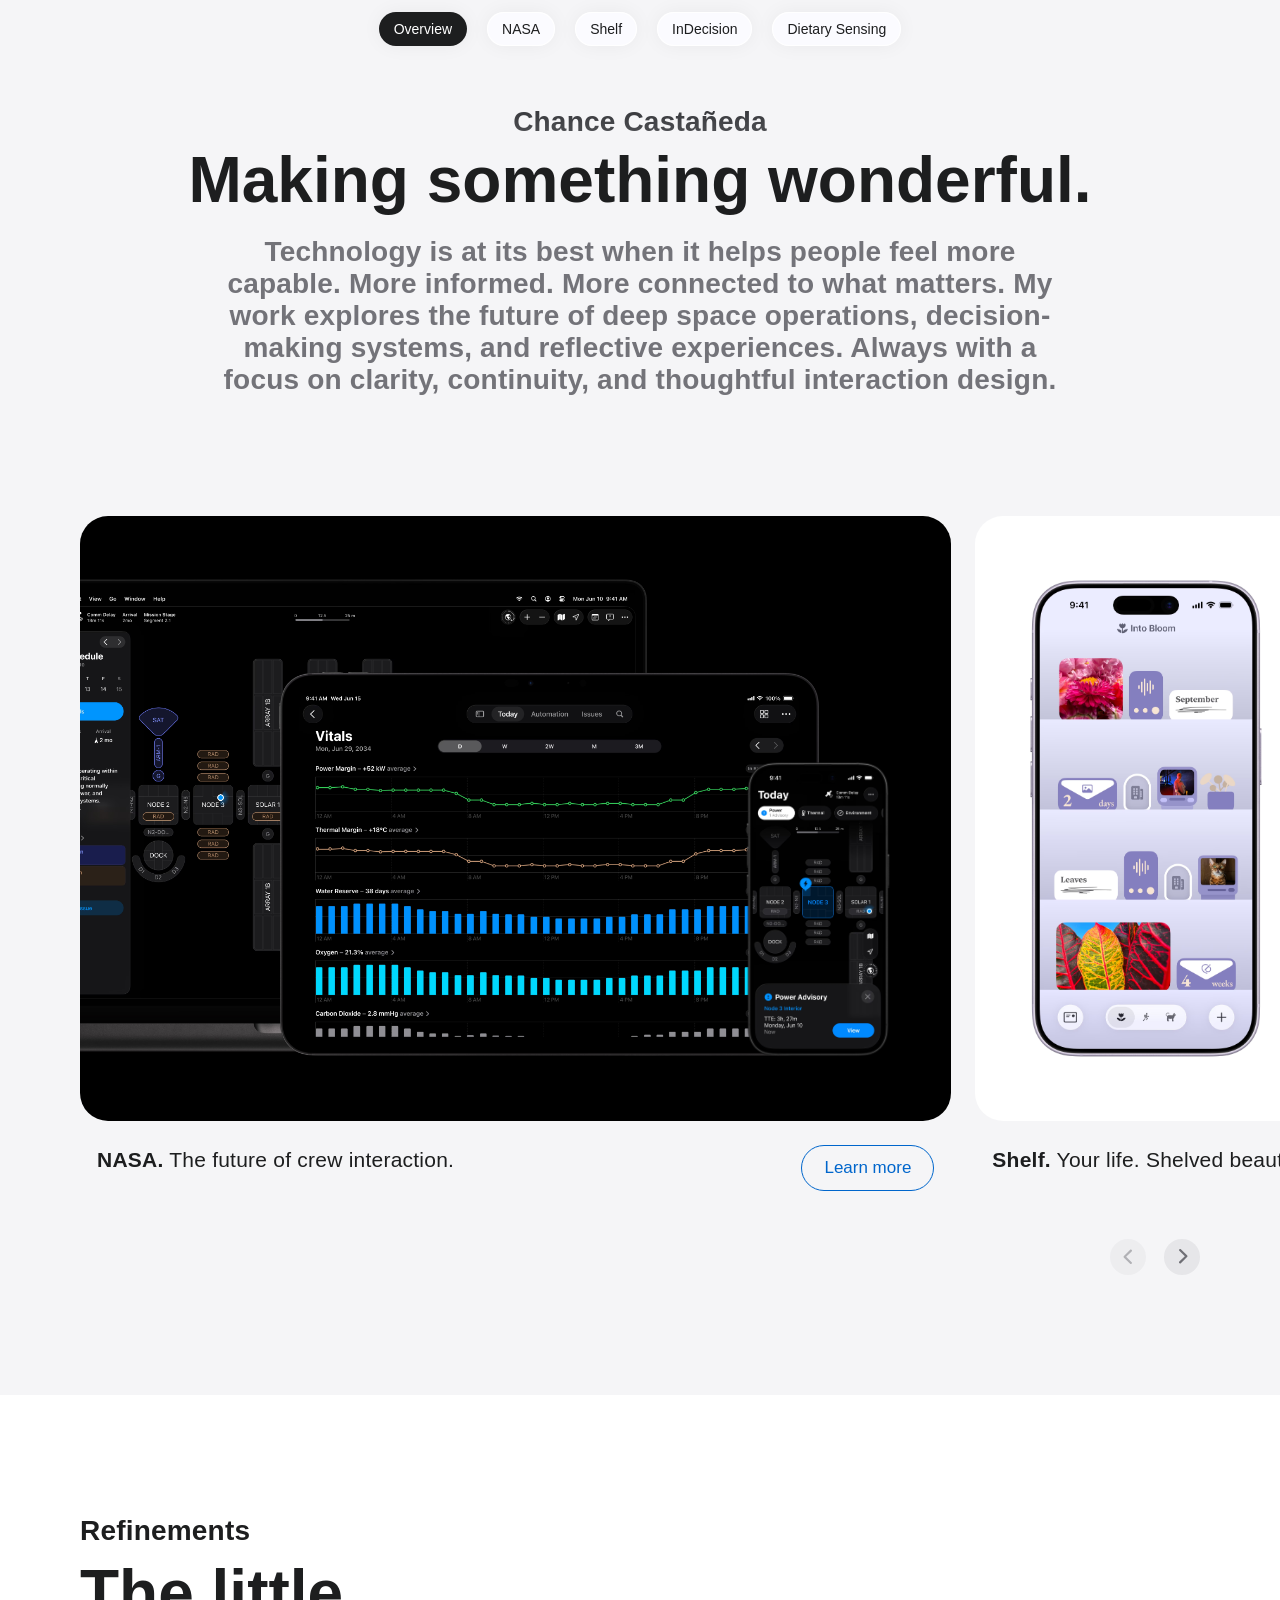
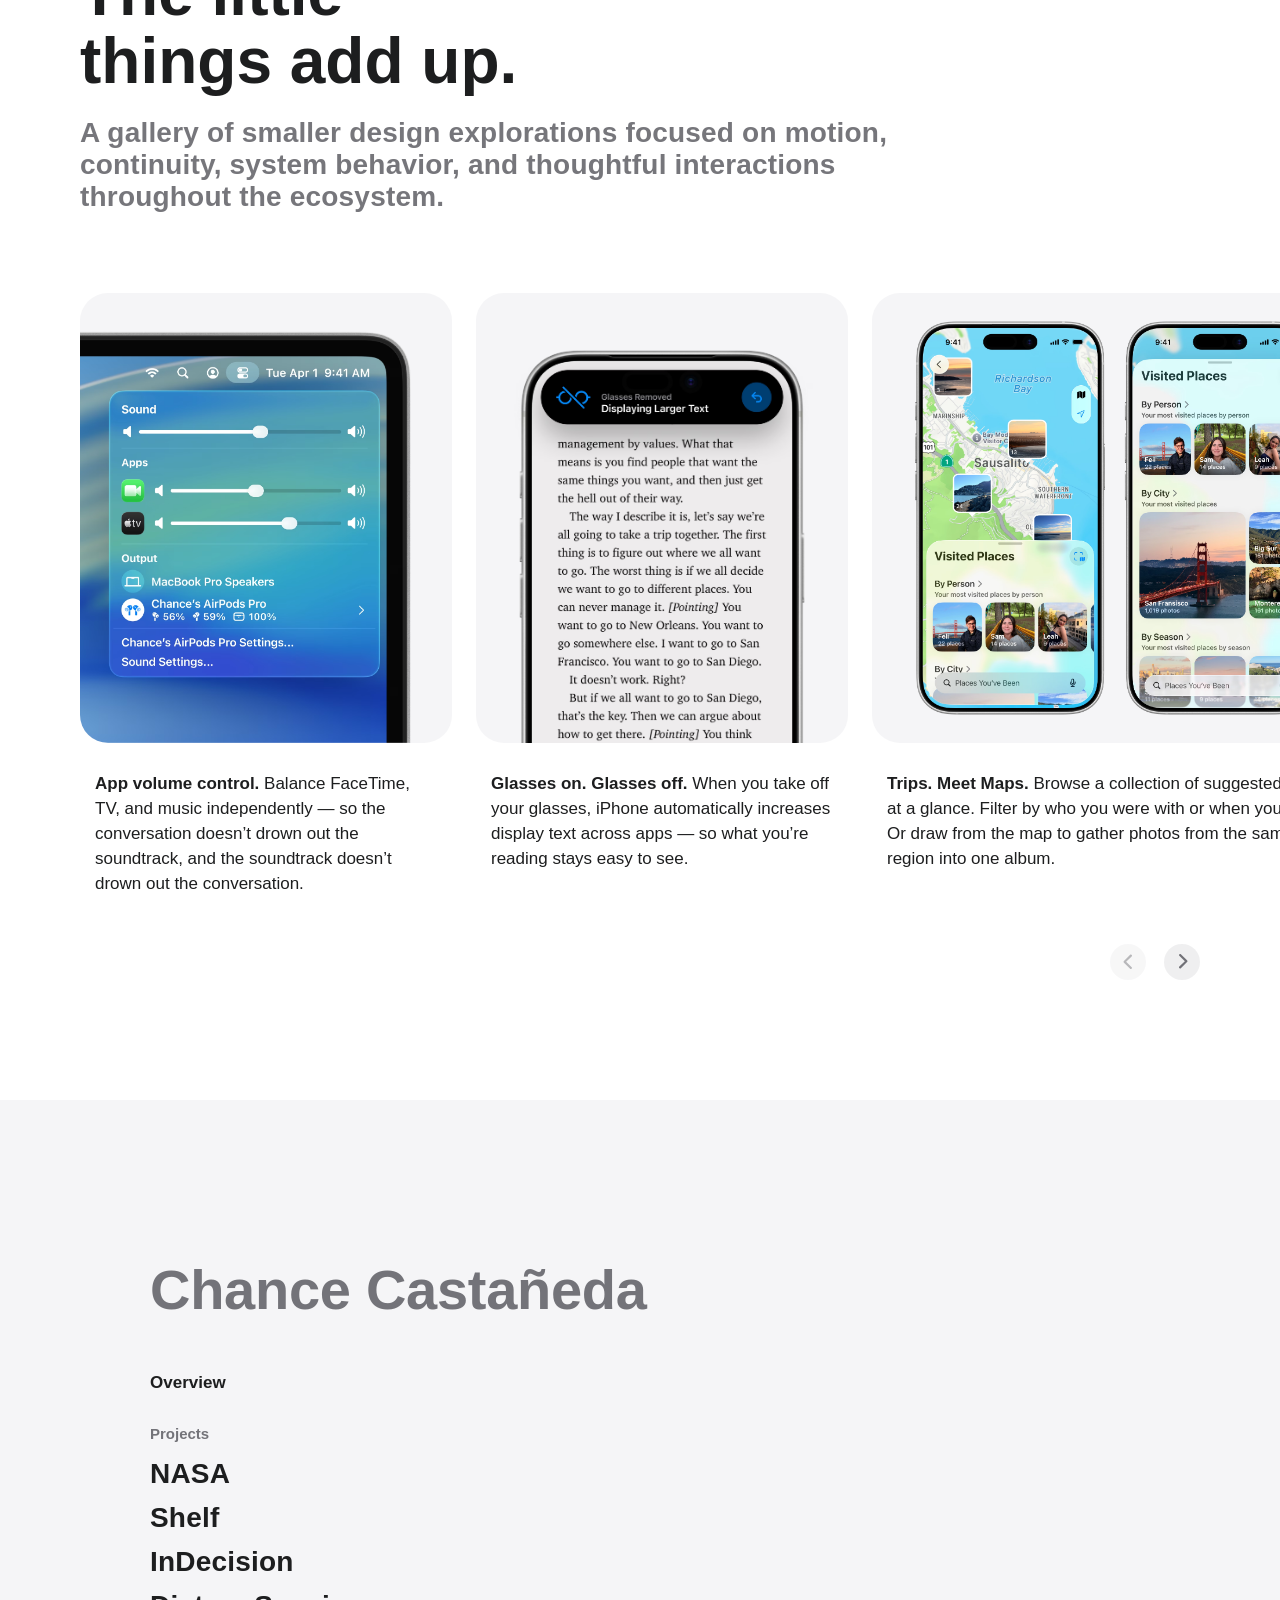
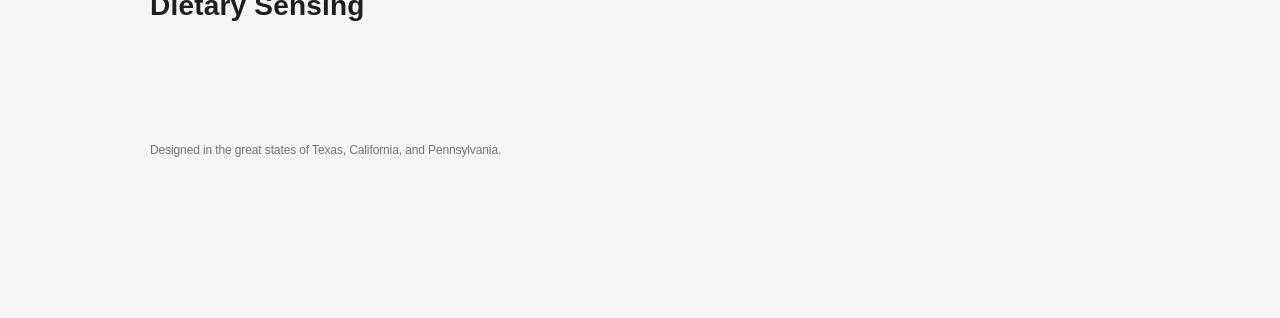
==== index.html @ 34804871 "ordering" ====
<!DOCTYPE html>
<html lang="en">
<head>
  <meta charset="UTF-8">
  <meta name="viewport" content="width=device-width, initial-scale=1.0">
  <title>Chance Castañeda</title>
  <link rel="icon" type="image/svg+xml" href="assets/images/Overview/icon.svg">

  <link rel="stylesheet" href="style.css">
</head>
<body class="theme-light">
  <main>
    <section class="section first-section overview">
      <nav class="nav" aria-label="Primary">
        <a class="nav-link is-selected" href="index.html" aria-current="page">Overview</a>
        <a class="nav-link" href="nasa.html">NASA</a>
        <a class="nav-link" href="shelf.html">Shelf</a>
        <a class="nav-link" href="indecision.html">InDecision</a>
        <a class="nav-link" href="dietary-sensing.html">Dietary Sensing</a>
      </nav>

      <div class="view text-view text-center">
        <h3 class="eyebrow eyebrow-overview">Chance Castañeda</h3>
        <h1 class="headline">Making something wonderful.</h1>
        <p class="body-copy">Technology is at its best when it helps people feel more capable. More informed. More connected to what matters. My work explores the future of deep space operations, decision-making systems, and reflective experiences. Always with a focus on clarity, continuity, and thoughtful interaction design.</p>
      </div>

      <div class="gallery overview-gallery" id="overview-gallery" aria-label="Featured work gallery">
        <div class="scroll-container" tabindex="-1">
          <ul class="item-container" role="list">
            <li class="gallery-item" role="listitem">
              <a class="gallery-card gallery-card-nasa" href="nasa.html" aria-label="NASA">
                <span class="gallery-card-nasa-stack" aria-hidden="true">
                  <img class="gallery-card-nasa-image gallery-card-nasa-image-1" src="assets/images/Overview/nasa-1.avif" alt="">
                  <img class="gallery-card-nasa-image gallery-card-nasa-image-2" src="assets/images/Overview/nasa-2.avif" alt="">
                  <img class="gallery-card-nasa-image gallery-card-nasa-image-3" src="assets/images/Overview/nasa-3.avif" alt="">
                </span>
              </a>
              <div class="gallery-meta">
                <p class="gallery-caption"><span>NASA.</span> The future of crew interaction.</p>
                <a class="gallery-link" href="nasa.html">Learn more</a>
              </div>
            </li>
            <li class="gallery-item" role="listitem">
              <a class="gallery-card gallery-card-shelf" href="shelf.html" aria-label="Shelf">
                <span class="gallery-card-shelf-stack" aria-hidden="true">
                  <img class="gallery-card-shelf-image" src="assets/images/Overview/shelf-1.avif" alt="">
                  <img class="gallery-card-shelf-image" src="assets/images/Overview/shelf-2.avif" alt="">
                  <img class="gallery-card-shelf-image" src="assets/images/Overview/shelf-3.avif" alt="">
                </span>
              </a>
              <div class="gallery-meta">
                <p class="gallery-caption"><span>Shelf.</span> Your life. Shelved beautifully.</p>
                <a class="gallery-link" href="shelf.html">Learn more</a>
              </div>
            </li>
            <li class="gallery-item" role="listitem">
              <a class="gallery-card gallery-card-indecision" href="indecision.html" aria-label="InDecision">
                <span class="gallery-card-indecision-stack" aria-hidden="true">
                  <img class="gallery-card-indecision-image gallery-card-indecision-image-1" src="assets/images/Overview/decision-1.avif" alt="">
                  <img class="gallery-card-indecision-image gallery-card-indecision-image-2" src="assets/images/Overview/decision-2.avif" alt="">
                  <img class="gallery-card-indecision-image gallery-card-indecision-image-3" src="assets/images/Overview/decision-3.avif" alt="">
                </span>
              </a>
              <div class="gallery-meta">
                <p class="gallery-caption"><span>InDecision.</span> Life deserves your best thinking.</p>
                <a class="gallery-link" href="indecision.html">Learn more</a>
              </div>
            </li>
            <li class="gallery-item" role="listitem">
              <a class="gallery-card gallery-card-dietary" href="dietary-sensing.html" aria-label="Dietary Sensing">
                <span class="gallery-card-dietary-stack" aria-hidden="true">
                  <img class="gallery-card-dietary-image" src="assets/images/Overview/sense-3.avif" alt="">
                  <img class="gallery-card-dietary-image" src="assets/images/Overview/sense-4.avif" alt="">
                  <img class="gallery-card-dietary-image" src="assets/images/Overview/sense-5.avif" alt="">
                </span>
              </a>
              <div class="gallery-meta">
                <p class="gallery-caption"><span>Dietary Sensing.</span> Log meals as they happen.</p>
                <a class="gallery-link" href="dietary-sensing.html">Learn more</a>
              </div>
            </li>
          </ul>
        </div>

        <div class="gallery-controls" aria-label="Gallery controls">
          <button class="gallery-button gallery-button-previous" type="button" aria-label="Previous gallery item" disabled>
            <svg width="9" height="15" viewBox="0 0 9 15" fill="none" xmlns="http://www.w3.org/2000/svg" aria-hidden="true">
              <path d="M8.4353 7.23486C8.4353 7.396 8.40308 7.54907 8.33862 7.69409C8.27954 7.83374 8.18286 7.96802 8.04858 8.09692L1.85303 14.1636C1.64355 14.3677 1.38843 14.4697 1.08765 14.4697C0.894287 14.4697 0.714355 14.4214 0.547852 14.3247C0.381348 14.228 0.24707 14.0991 0.14502 13.938C0.0483398 13.7769 0 13.5942 0 13.3901C0 13.0947 0.112793 12.8315 0.338379 12.6006L5.85718 7.23486L0.338379 1.86914C0.112793 1.64355 0 1.38037 0 1.07959C0 0.880859 0.0483398 0.700928 0.14502 0.539795C0.24707 0.373291 0.381348 0.241699 0.547852 0.14502C0.714355 0.0483398 0.894287 0 1.08765 0C1.38843 0 1.64355 0.102051 1.85303 0.306152L8.04858 6.3728C8.17749 6.50171 8.27417 6.63599 8.33862 6.77563C8.40308 6.91528 8.4353 7.06836 8.4353 7.23486Z" fill="currentColor"/>
            </svg>
          </button>
          <button class="gallery-button gallery-button-next" type="button" aria-label="Next gallery item">
            <svg width="9" height="15" viewBox="0 0 9 15" fill="none" xmlns="http://www.w3.org/2000/svg" aria-hidden="true">
              <path d="M8.4353 7.23486C8.4353 7.396 8.40308 7.54907 8.33862 7.69409C8.27954 7.83374 8.18286 7.96802 8.04858 8.09692L1.85303 14.1636C1.64355 14.3677 1.38843 14.4697 1.08765 14.4697C0.894287 14.4697 0.714355 14.4214 0.547852 14.3247C0.381348 14.228 0.24707 14.0991 0.14502 13.938C0.0483398 13.7769 0 13.5942 0 13.3901C0 13.0947 0.112793 12.8315 0.338379 12.6006L5.85718 7.23486L0.338379 1.86914C0.112793 1.64355 0 1.38037 0 1.07959C0 0.880859 0.0483398 0.700928 0.14502 0.539795C0.24707 0.373291 0.381348 0.241699 0.547852 0.14502C0.714355 0.0483398 0.894287 0 1.08765 0C1.38843 0 1.64355 0.102051 1.85303 0.306152L8.04858 6.3728C8.17749 6.50171 8.27417 6.63599 8.33862 6.77563C8.40308 6.91528 8.4353 7.06836 8.4353 7.23486Z" fill="currentColor"/>
            </svg>
          </button>
        </div>
      </div>
    </section>

    <section class="section refinements-section">
      <div class="view text-view refinements-copy">
        <h3 class="eyebrow">Refinements</h3>
        <h2 class="headline">The little things add up.</h2>
        <p class="body-copy">A gallery of smaller design explorations focused on motion, continuity, system behavior, and thoughtful interactions throughout the ecosystem.</p>
      </div>

      <div class="gallery poster-gallery refinements-gallery" aria-label="Refinements gallery">
        <div class="scroll-container" tabindex="-1">
          <ul class="item-container" role="list">
            <li class="gallery-item poster-item poster-item-small" role="listitem">
              <div class="poster-card refinements-card-side-1" aria-hidden="true"></div>
              <p class="poster-caption"><span>App volume control.</span> Balance FaceTime, TV, and music independently — so the conversation doesn’t drown out the soundtrack, and the soundtrack doesn’t drown out the conversation.</p>
            </li>
            <li class="gallery-item poster-item poster-item-small" role="listitem">
              <div class="poster-card refinements-card-side-2" aria-hidden="true"></div>
              <p class="poster-caption"><span>Glasses on. Glasses off.</span> When you take off your glasses, iPhone automatically increases display text across apps — so what you’re reading stays easy to see.</p>
            </li>
            <li class="gallery-item poster-item poster-item-medium" role="listitem">
              <div class="poster-card refinements-card-side-3" aria-hidden="true"></div>
              <p class="poster-caption"><span>Trips. Meet Maps.</span> Browse a collection of suggested trips at a glance. Filter by who you were with or when you went. Or draw from the map to gather photos from the same region into one album.</p>
            </li>
            <li class="gallery-item poster-item poster-item-medium" role="listitem">
              <div class="poster-card refinements-card-side-5" aria-hidden="true"></div>
              <p class="poster-caption"><span>Sift through mail.</span> Spread your inbox out and sort with your eyes, just like you would at home. Scan, sort, and clear messages in groups instead of one at a time.</p>
            </li>
            <li class="gallery-item poster-item poster-item-medium" role="listitem">
              <div class="poster-card refinements-card-side-4" aria-hidden="true"></div>
              <p class="poster-caption"><span>Stay locked on your goal.</span> Keep the goals you’re working toward — like distance, pace, or calories — front and center.</p>
            </li>
          </ul>
        </div>

        <div class="gallery-controls" aria-label="Refinements gallery controls">
          <button class="gallery-button gallery-button-previous" type="button" aria-label="Previous refinements item" disabled>
            <svg width="9" height="15" viewBox="0 0 9 15" fill="none" xmlns="http://www.w3.org/2000/svg" aria-hidden="true">
              <path d="M8.4353 7.23486C8.4353 7.396 8.40308 7.54907 8.33862 7.69409C8.27954 7.83374 8.18286 7.96802 8.04858 8.09692L1.85303 14.1636C1.64355 14.3677 1.38843 14.4697 1.08765 14.4697C0.894287 14.4697 0.714355 14.4214 0.547852 14.3247C0.381348 14.228 0.24707 14.0991 0.14502 13.938C0.0483398 13.7769 0 13.5942 0 13.3901C0 13.0947 0.112793 12.8315 0.338379 12.6006L5.85718 7.23486L0.338379 1.86914C0.112793 1.64355 0 1.38037 0 1.07959C0 0.880859 0.0483398 0.700928 0.14502 0.539795C0.24707 0.373291 0.381348 0.241699 0.547852 0.14502C0.714355 0.0483398 0.894287 0 1.08765 0C1.38843 0 1.64355 0.102051 1.85303 0.306152L8.04858 6.3728C8.17749 6.50171 8.27417 6.63599 8.33862 6.77563C8.40308 6.91528 8.4353 7.06836 8.4353 7.23486Z" fill="currentColor"/>
            </svg>
          </button>
          <button class="gallery-button gallery-button-next" type="button" aria-label="Next refinements item">
            <svg width="9" height="15" viewBox="0 0 9 15" fill="none" xmlns="http://www.w3.org/2000/svg" aria-hidden="true">
              <path d="M8.4353 7.23486C8.4353 7.396 8.40308 7.54907 8.33862 7.69409C8.27954 7.83374 8.18286 7.96802 8.04858 8.09692L1.85303 14.1636C1.64355 14.3677 1.38843 14.4697 1.08765 14.4697C0.894287 14.4697 0.714355 14.4214 0.547852 14.3247C0.381348 14.228 0.24707 14.0991 0.14502 13.938C0.0483398 13.7769 0 13.5942 0 13.3901C0 13.0947 0.112793 12.8315 0.338379 12.6006L5.85718 7.23486L0.338379 1.86914C0.112793 1.64355 0 1.38037 0 1.07959C0 0.880859 0.0483398 0.700928 0.14502 0.539795C0.24707 0.373291 0.381348 0.241699 0.547852 0.14502C0.714355 0.0483398 0.894287 0 1.08765 0C1.38843 0 1.64355 0.102051 1.85303 0.306152L8.04858 6.3728C8.17749 6.50171 8.27417 6.63599 8.33862 6.77563C8.40308 6.91528 8.4353 7.06836 8.4353 7.23486Z" fill="currentColor"/>
            </svg>
          </button>
        </div>
      </div>
    </section>

    <footer class="section footer-section">
      <div class="footer-view">
        <a class="footer-name" href="index.html">Chance Castañeda</a>
        <div class="footer-links-group">
          <a class="footer-overview-link" href="index.html">Overview</a>
          <div class="footer-projects-group">
            <p class="footer-projects-label">Projects</p>
            <div class="footer-project-links">
              <a class="footer-project-link" href="nasa.html">NASA</a>
              <a class="footer-project-link" href="shelf.html">Shelf</a>
              <a class="footer-project-link" href="indecision.html">InDecision</a>
              <a class="footer-project-link" href="dietary-sensing.html">Dietary Sensing</a>
            </div>
          </div>
        </div>
      </div>
      <div class="footer-footnote">
        <p class="footer-footnote-text">Designed in the great states of Texas, California, and Pennsylvania.</p>
      </div>
    </footer>
  </main>

  <script src="script.js"></script>
</body>
</html>
---- style.css ----
/* ── Design Tokens ───────────────────────────────────────── */

:root {
  --font-family-system: -apple-system, BlinkMacSystemFont, "SF Pro Text", "SF Pro Display", "Helvetica Neue", Helvetica, Arial, sans-serif;

  --background-primary: #ffffff;
  --background-secondary: #f5f5f7;

  --label-primary: #1d1e1f;
  --label-secondary: rgba(60, 60, 67, 0.7);
  --label-tertiary: rgba(60, 60, 67, 0.3);

  --accent-link: #0066cc;

  --gallery-frame-width: min(1260px, 87.5vw);
  --gallery-frame-gutter: calc((100vw - var(--gallery-frame-width)) / 2);
}

.theme-light {
  --background-primary: #ffffff;
  --background-secondary: #f5f5f7;

  --label-primary: #1d1e1f;
  --label-secondary: rgba(60, 60, 67, 0.7);
  --label-tertiary: rgba(60, 60, 67, 0.3);

  --accent-link: #0066cc;
}

.theme-dark {
  --background-primary: #000000;
  --background-secondary: #1d1e1f;

  --label-primary: #ffffff;
  --label-secondary: rgba(235, 235, 245, 0.7);
  --label-tertiary: rgba(235, 235, 245, 0.3);

  --accent-link: #2997ff;
}


/* ── Reset ───────────────────────────────────────────────── */

* {
  box-sizing: border-box;
}

html {
  margin: 0;
  padding: 0;
  background: var(--background-secondary);
  color: var(--label-primary);
  font-family: var(--font-family-system);
  -webkit-font-smoothing: antialiased;
  text-rendering: optimizeLegibility;
  color-scheme: light;
}

body {
  width: 100vw;
  min-height: 100vh;
  margin: 0;
  padding: 0;
  overflow-x: clip;
  background: var(--background-secondary);
  color: var(--label-primary);
  font-family: var(--font-family-system);
}

body.theme-dark {
  background: var(--background-primary);
  color: var(--label-primary);
}

.theme-dark {
  color-scheme: dark;
}

:root:has(body.theme-dark) {
  --background-primary: #000000;
  --background-secondary: #1d1e1f;
}

html:has(body.theme-dark) {
  background: var(--background-primary);
  color-scheme: dark;
}

main {
  width: 100%;
  margin: 0;
  padding: 0;
}

img,
picture,
video,
canvas,
svg {
  display: block;
  max-width: 100%;
}

button,
input,
textarea,
select {
  font: inherit;
}

a {
  color: inherit;
  text-decoration: none;
}


/* ── Navigation ──────────────────────────────────────────── */

.nav {
  width: 100%;
  padding: 12px 0;
  display: flex;
  align-items: center;
  justify-content: center;
  gap: 20px;
  flex-wrap: wrap;
  background: transparent;
}

.nav-link {
  min-height: 34px;
  padding: 8px 15px;
  display: inline-flex;
  align-items: center;
  justify-content: center;
  border: 0;
  border-radius: 999px;
  background: #fbfbff;
  color: var(--label-primary);
  box-shadow:
    inset 0 0 0 1px #ffffff,
    0 0 20px rgba(0, 0, 0, 0.05);
  font-size: 14px;
  font-weight: 400;
  line-height: 18px;
  letter-spacing: 0;
  white-space: nowrap;
  transition:
    background-color 160ms ease,
    box-shadow 160ms ease,
    color 160ms ease;
}

.nav-link:hover {
  background: #e5e5ea;
  box-shadow: none;
}

.nav-link.is-selected,
.nav-link[aria-current="page"] {
  background: var(--label-primary);
  color: var(--background-primary);
  box-shadow: 0 0 20px rgba(0, 0, 0, 0.05);
}

.theme-dark .nav-link {
  background: var(--background-secondary);
  color: var(--label-primary);
  box-shadow:
    inset 0 0 0 1px rgba(255, 255, 255, 0.06),
    0 0 20px rgba(0, 0, 0, 0.05);
}

.theme-dark .nav-link:hover {
  background:
    linear-gradient(rgba(235, 235, 245, 0.12), rgba(235, 235, 245, 0.12)),
    var(--background-secondary);
  box-shadow: none;
}

.theme-dark .nav-link.is-selected,
.theme-dark .nav-link[aria-current="page"] {
  background: #fbfbff;
  color: var(--background-secondary);
  box-shadow: 0 0 20px rgba(0, 0, 0, 0.05);
}


/* ── Layout ──────────────────────────────────────────────── */

h1,
h2,
h3,
h4,
h5,
h6,
p,
ul,
ol,
li,
blockquote,
figure {
  margin: 0;
  padding: 0;
  font-size: inherit;
  font-weight: inherit;
  line-height: inherit;
}

.vstack {
  display: flex;
  flex-direction: column;
  align-items: stretch;
  gap: 0;
}

.section {
  width: 100%;
  padding: 160px var(--gallery-frame-gutter);
  display: flex;
  flex-direction: column;
  align-items: center;
  background: var(--background-primary);
  overflow-x: clip;
}

.first-section {
  padding-top: 0;
  padding-bottom: 120px;
  gap: 48px;
  background: var(--background-secondary);
}

.theme-dark .first-section {
  background: var(--background-primary);
}

.section-secondary {
  background: var(--background-secondary);
}

.view {
  width: min(87.5vw, 980px);
  display: flex;
  flex-direction: column;
  align-items: center;
}

.text-view {
  gap: 12px;
}

.text-center {
  text-align: center;
}


/* ── Typography ──────────────────────────────────────────── */

.eyebrow {
  display: inline-flex;
  width: fit-content;
  min-height: 32px;
  align-items: center;
  justify-content: center;
  color: var(--label-primary);
  font-size: 28px;
  font-weight: 600;
  line-height: 32px;
  letter-spacing: 0.007em;
  text-wrap: balance;
}

.first-section .eyebrow {
  margin-bottom: -4px;
}

.eyebrow-overview,
.eyebrow-shelf,
.eyebrow-indecision,
.eyebrow-dietary {
  color: transparent;
  -webkit-background-clip: text;
  background-clip: text;
}

.eyebrow-overview {
  background-image: linear-gradient(180deg, #343539, #525357);
}

.eyebrow-shelf {
  background-image: linear-gradient(90deg, #4587cc, #316ecc);
}

.eyebrow-indecision {
  background-image: linear-gradient(160deg, #ec8239 0%, #e64f1c 100%);
}

.eyebrow-dietary {
  background-image: linear-gradient(90deg, #008d00, #47ac00);
}

.headline {
  color: var(--label-primary);
  font-size: 64px;
  font-weight: 600;
  line-height: 68px;
  letter-spacing: 0;
  text-wrap: balance;
}

.overview .headline {
  max-width: none;
}

.nasa .headline {
  font-weight: 400;
  max-width: 640px;
}


/* ── Project Heroes ──────────────────────────────────────── */

.project-hero {
  width: min(1406px, calc(100vw - 48px));
}

.nasa-hero {
  aspect-ratio: 1406 / 609;
  margin-top: 12px;
  position: relative;
  overflow: visible;
  animation: nasaHeroReveal 1800ms cubic-bezier(0.16, 1, 0.3, 1) both;
  transform-origin: 88% 69%;
}

.nasa-hero-stack {
  position: absolute;
  inset: 0;
}

.nasa-hero-image {
  position: absolute;
  max-width: none;
  object-fit: contain;
  transform-origin: center;
  will-change: transform, opacity;
}

.nasa-hero-image-1 {
  --nasa-hero-image-1-left: 0;
  --nasa-hero-image-1-top: -9.72%;
  left: var(--nasa-hero-image-1-left);
  top: var(--nasa-hero-image-1-top);
  width: 73.06%;
  height: 109.67%;
  animation: nasaHeroComputerZoom 2800ms cubic-bezier(0.16, 1, 0.3, 1) both;
  z-index: 1;
}

.nasa-hero-image-2 {
  left: 43.23%;
  top: 19.3%;
  width: 48.9%;
  height: 80.39%;
  animation: nasaHeroDeviceSweep 1300ms cubic-bezier(0.16, 1, 0.3, 1) 1180ms both;
  z-index: 2;
}

.nasa-hero-image-3 {
  left: 85.21%;
  top: 37.9589%;
  width: 13.08%;
  height: 61.74%;
  animation: nasaHeroDeviceSweep 1250ms cubic-bezier(0.16, 1, 0.3, 1) 1280ms both;
  z-index: 3;
}

.shelf {
  overflow: hidden;
}

.shelf .text-view,
.shelf-hero-image {
  will-change: transform, opacity;
}

.shelf-hero {
  display: flex;
  justify-content: center;
  overflow: visible;
}

.shelf-hero-image {
  width: auto;
  height: min(1000px, calc(100vh - 48px));
  margin-top: 48px;
  max-width: none;
  object-fit: contain;
}

.body-copy.shelf-intro-copy {
  max-width: 680px;
  align-self: center;
  text-align: center;
}

.shelf-intro-copy span {
  color: var(--label-primary);
}


/* ── Shelf Items ─────────────────────────────────────────── */

.shelf-items-section {
  background: var(--background-primary);
}

.shelf-items-view {
  display: flex;
  flex-direction: row;
  align-items: center;
  gap: 68px;
  width: min(87.5vw, 980px);
}

.shelf-items-text-group {
  display: flex;
  flex-direction: column;
  align-items: flex-start;
  gap: 25px;
  flex: 0 0 540px;
}

.shelf-item-list {
  display: flex;
  flex-direction: column;
  gap: 25px;
  list-style: none;
}

.shelf-item-row {
  display: flex;
  flex-direction: row;
  align-items: center;
  gap: 16px;
  color: var(--label-secondary);
  transition: color 250ms ease;
  cursor: pointer;
}

.shelf-item-row.is-selected {
  color: var(--label-primary);
}

.shelf-item-word {
  font-size: 76px;
  font-weight: 600;
  line-height: 80px;
  letter-spacing: 0;
}

.shelf-item-icon {
  display: block;
  flex: 0 0 auto;
  max-width: none;
  opacity: 0.5;
  transition: opacity 250ms ease;
}

.shelf-item-row.is-selected .shelf-item-icon {
  opacity: 1;
}

.shelf-item-row[data-index="1"].is-selected .shelf-item-icon {
  filter: drop-shadow(2px 4px 12px rgba(0, 0, 0, 0.08));
}

.shelf-items-tagline {
  color: var(--label-primary);
  font-size: 32px;
  font-weight: 600;
  line-height: 36px;
  letter-spacing: 0.007em;
  margin-bottom: 20px;
}

.shelf-items-gallery {
  display: flex;
  flex-direction: column;
  align-items: center;
  gap: 34px;
  flex: 0 0 372px;
}

.shelf-gallery-frame {
  position: relative;
  width: 372px;
  height: 760px;
  border-radius: 40px;
}

.shelf-gallery-img {
  position: absolute;
  inset: 0;
  width: 100%;
  height: 100%;
  object-fit: cover;
  max-width: none;
  transform-origin: center center;
  opacity: var(--shelf-img-opacity, 0);
  transform: translateX(var(--shelf-img-x, 0px)) scale(var(--shelf-img-scale, 0.92));
  transition: transform 700ms cubic-bezier(0.16, 1, 0.3, 1), opacity 600ms ease;
  will-change: transform, opacity;
}

@media (prefers-reduced-motion: reduce) {
  .shelf-gallery-img {
    transition: none;
  }
}

.shelf-gallery-controls {
  display: flex;
  align-items: center;
  justify-content: center;
  gap: 18px;
}


/* ── Shelf — Style ───────────────────────────────────────── */

.shelf-style-section {
  gap: 64px;
  padding-bottom: 240px;
  background: linear-gradient(to bottom, var(--background-primary) 30%, var(--background-secondary) 100%);
}

.shelf-style-view {
  align-items: flex-start;
  gap: 24px;
}

.shelf-style-headline {
  max-width: 560px;
}

.body-copy.shelf-style-copy {
  max-width: 840px;
}

.shelf-style-images {
  width: 100%;
  max-width: 1280px;
  align-self: center;
  display: flex;
  justify-content: center;
  overflow: visible;
}

.shelf-style-img {
  position: relative;
  width: 340px;
  height: 695px;
  flex: 0 0 340px;
  max-width: none;
  object-fit: cover;
}

.shelf-style-img + .shelf-style-img {
  margin-left: -120px;
}

/* Phones 1–4 start stacked behind phone 5 (anchor); each step is 220px (340 − 120 overlap) */
.shelf-style-img:nth-child(1) { z-index: 1; transform: translateX(880px);  --reveal-x:  880px; }
.shelf-style-img:nth-child(2) { z-index: 2; transform: translateX(660px);  --reveal-x:  660px; }
.shelf-style-img:nth-child(3) { z-index: 3; transform: translateX(440px);  --reveal-x:  440px; }
.shelf-style-img:nth-child(4) { z-index: 4; transform: translateX(220px);  --reveal-x:  220px; }
.shelf-style-img:nth-child(5) { z-index: 5; }

@keyframes styleReveal {
  from { transform: translateX(var(--reveal-x, 0)); }
  to   { transform: translateX(0); }
}

/* Phone 5 anchors; 4 slides first, then 3, 2, 1 */
.shelf-style-images.is-visible .shelf-style-img:nth-child(4) {
  animation: styleReveal 1400ms cubic-bezier(0.16, 1, 0.3, 1) 0ms both;
}
.shelf-style-images.is-visible .shelf-style-img:nth-child(3) {
  animation: styleReveal 1400ms cubic-bezier(0.16, 1, 0.3, 1) 80ms both;
}
.shelf-style-images.is-visible .shelf-style-img:nth-child(2) {
  animation: styleReveal 1400ms cubic-bezier(0.16, 1, 0.3, 1) 160ms both;
}
.shelf-style-images.is-visible .shelf-style-img:nth-child(1) {
  animation: styleReveal 1400ms cubic-bezier(0.16, 1, 0.3, 1) 240ms both;
}

@media (prefers-reduced-motion: reduce) {
  .shelf-style-img {
    transform: none !important;
    animation: none !important;
  }
}

/* ── Shelf — Devices ─────────────────────────────────────── */

.shelf-devices-outer {
  background: var(--background-primary);
}

.shelf-devices-section {
  position: relative;
  gap: 64px;
  max-width: 1780px;
  margin: 0 auto;
  padding: 80px 0;
  background: var(--background-secondary);
  overflow: hidden;
  transition: border-radius 700ms cubic-bezier(0.4, 0, 0.2, 1);
}

@media (min-width: 1780px) {
  .shelf-devices-section.is-vision {
    border-radius: 36px;
  }
}

.shelf-devices-env-bg {
  position: absolute;
  inset: 0;
  background-image: url('assets/images/Shelf/environment-1.avif');
  background-size: cover;
  background-position: center;
  opacity: 0;
  transition: opacity 700ms cubic-bezier(0.4, 0, 0.2, 1);
  z-index: 0;
  pointer-events: none;
}

.shelf-devices-section.is-vision .shelf-devices-env-bg {
  opacity: 1;
}

.shelf-devices-text-view,
.shelf-devices-scroll-wrapper,
.shelf-devices-segmented {
  position: relative;
  z-index: 1;
}

.segmented-control.shelf-devices-segmented {
  max-width: 480px;
  margin-top: -42px;
}

.shelf-devices-text-view {
  align-items: flex-start;
  padding: 0 24px;
}

.body-copy.shelf-devices-copy {
  max-width: 640px;
  transition: color 600ms ease;
}

.shelf-devices-copy span {
  color: var(--label-primary);
  transition: color 600ms ease;
}

.shelf-devices-section.is-vision .body-copy.shelf-devices-copy {
  color: rgba(235, 235, 245, 0.7);
}

.shelf-devices-section.is-vision .shelf-devices-copy span {
  color: #ffffff;
}

/* Scroll gallery */
.shelf-devices-scroll-wrapper {
  width: 100%;
}

.shelf-devices-scroll {
  position: relative;
  overflow: hidden;
  height: 800px;
  width: 100%;
}

.shelf-devices-item {
  position: absolute;
  inset: 0;
  display: flex;
  justify-content: center;
  align-items: flex-start;
  opacity: 0;
  pointer-events: none;
  transition: transform 500ms cubic-bezier(0.4, 0, 0.2, 1), opacity 400ms cubic-bezier(0.4, 0, 0.2, 1);
}

.shelf-devices-frame {
  display: flex;
  flex-direction: column;
  align-items: center;
}

/* iPad stacked images */
.shelf-ipad-stack {
  position: relative;
  width: 1067px;
  height: 760px;
  flex-shrink: 0;
}

.shelf-ipad-layer {
  position: absolute;
  inset: 0;
  background-size: cover;
  background-position: top center;
  transition: background-image 300ms cubic-bezier(0.4, 0, 0.2, 1);
}

/* Replay button */
.shelf-ipad-replay {
  display: flex;
  align-items: baseline;
  gap: 5px;
  margin-top: 16px;
  margin-right: 34px;
  align-self: flex-end;
  padding: 0;
  font-size: 17px;
  font-weight: 400;
  line-height: 22px;
  color: var(--label-secondary);
  background: none;
  border: none;
  cursor: pointer;
  pointer-events: none;
  transition: color 400ms ease, opacity 400ms ease;
}

.shelf-ipad-replay svg {
  display: inline-block;
  flex-shrink: 0;
  max-width: none;
  position: relative;
  top: 1px;
}

/* Mac and Vision Pro images */
.shelf-devices-img {
  max-height: 798px;
  max-width: 100%;
  object-fit: contain;
  object-position: top center;
}


.shelf-devices-item[data-device="mac"] .shelf-devices-img {
  width: 1242px;
  height: 760px;
  min-width: 1242px;
  max-width: none;
  max-height: none;
  object-fit: cover;
}

/* Devices segmented control */
.shelf-devices-segmented .segmented-track {
  background: #ffffff;
  overflow: hidden;
  transition: background 700ms cubic-bezier(0.4, 0, 0.2, 1);
}

.shelf-devices-segmented .segmented-indicator {
  background: #ededf0;
  transition:
    transform 350ms cubic-bezier(0.16, 1, 0.3, 1),
    width 350ms cubic-bezier(0.16, 1, 0.3, 1),
    background 700ms cubic-bezier(0.4, 0, 0.2, 1);
}

.shelf-devices-segmented .segmented-button {
  transition: color 700ms cubic-bezier(0.4, 0, 0.2, 1);
}

.shelf-devices-section.is-vision .shelf-devices-segmented .segmented-track {
  background: rgba(0, 0, 0, 0.4);
  backdrop-filter: blur(10px);
  -webkit-backdrop-filter: blur(10px);
}

.shelf-devices-section.is-vision .shelf-devices-segmented .segmented-indicator {
  background: rgba(235, 235, 245, 0.3);
}

.shelf-devices-section.is-vision .shelf-devices-segmented .segmented-button {
  color: rgba(235, 235, 245, 0.7);
}

.shelf-devices-section.is-vision .shelf-devices-segmented .segmented-button.is-selected {
  color: rgba(235, 235, 245, 1);
}

@media (prefers-reduced-motion: reduce) {
  .shelf-devices-env-bg,
  .shelf-ipad-layer,
  .shelf-devices-item {
    transition: none;
  }
}


/* ── Shelf — Spaces & Rooms ──────────────────────────────── */

.shelf-spaces-section {
  gap: 64px;
  background: var(--background-secondary);
}

.shelf-spaces-headline {
  max-width: 480px;
}

.shelf-spaces-hstack {
  display: flex;
  align-items: center;
  width: min(980px, calc(100vw - 48px));
}

.shelf-spaces-side {
  flex: 1;
  max-width: 280px;
  display: flex;
  align-items: center;
}

.shelf-spaces-side-prev {
  justify-content: flex-end;
  padding-right: 22px;
}

.shelf-spaces-side-next {
  justify-content: flex-start;
  padding-left: 22px;
}

.shelf-spaces-side .gallery-button {
  width: 36px;
  height: 64px;
  margin-bottom: 20px;
  background: #FFF;
}

.shelf-spaces-side .gallery-button:hover:not(:disabled) {
  background: #ededf0;
}

.shelf-spaces-side .gallery-button svg {
  transform: translateX(1px);
}

.shelf-spaces-side .gallery-button-previous svg {
  transform: translateX(-1px) rotate(180deg);
}

.shelf-spaces-image-group {
  position: relative;
  width: 420px;
  height: 859px;
  flex: 0 0 420px;
  overflow: hidden;
}

.shelf-spaces-bg-img {
  position: absolute;
  top: 0;
  left: 0;
  width: 420px;
  height: 859px;
  background-size: cover;
  background-position: center;
  transition: opacity 400ms ease;
}

.shelf-spaces-items-clip {
  position: absolute;
  left: 22.3px;
  top: 94.25px;
  width: 375.38px;
  height: 638.7px;
  overflow-x: auto;
  overflow-y: hidden;
  scroll-snap-type: x mandatory;
  scrollbar-width: none;
  z-index: 3;
}

.shelf-spaces-items-clip::-webkit-scrollbar {
  display: none;
}

.shelf-spaces-items-row {
  display: flex;
  flex-direction: row;
  gap: 0;
}

.shelf-spaces-item {
  width: 375.38px;
  height: 638.7px;
  flex: 0 0 375.38px;
  max-width: none;
  object-fit: cover;
  scroll-snap-align: start;
}

.shelf-spaces-darken {
  position: absolute;
  top: 0;
  left: 0;
  width: 420px;
  height: 859px;
  max-width: none;
  object-fit: cover;
  z-index: 2;
  opacity: 0;
  pointer-events: none;
  transition: opacity 400ms ease;
}

.shelf-spaces-sheet-clip {
  position: absolute;
  left: 22.3px;
  top: 21.5px;
  width: 375.38px;
  height: 816.03px;
  border-radius: 58px;
  overflow: hidden;
  z-index: 1;
  pointer-events: none;
}

.shelf-spaces-image-group.is-room .shelf-spaces-items-clip {
  z-index: 1;
}

.shelf-spaces-image-group.is-room .shelf-spaces-sheet-clip {
  z-index: 3;
  pointer-events: auto;
}

.shelf-spaces-sheet-img {
  position: absolute;
  left: 0;
  top: 57.8px;
  width: 375.38px;
  height: 758.23px;
  max-width: none;
  object-fit: cover;
  border-radius: 36px;
  transform: translateY(100%);
  transition: transform 600ms cubic-bezier(0.16, 1, 0.3, 1);
  will-change: transform;
  box-shadow: 0 15px 75px 0 rgba(0, 0, 0, 0.3);
}

.shelf-spaces-sheet-clip.is-room .shelf-spaces-sheet-img {
  transform: translateY(0);
}

.shelf-spaces-controls-group {
  display: flex;
  flex-direction: column;
  align-items: center;
  gap: 22px;
  margin-top: -42px;
}

.segmented-control.shelf-spaces-segmented {
  max-width: 280px;
}

.shelf-spaces-segmented .segmented-track {
  background: #FFF;
  overflow: hidden;
}

.shelf-spaces-segmented .segmented-indicator {
  background: #ededf0;
}

.shelf-spaces-caption {
  max-width: 440px;
  text-align: center;
}

@media (prefers-reduced-motion: reduce) {
  .shelf-spaces-bg-img,
  .shelf-spaces-darken,
  .shelf-spaces-sheet-img {
    transition: none;
  }
}


.indecision {
  overflow: hidden;
}

.indecision.first-section {
  padding-bottom: 160px;
}

.indecision.first-section .body-copy {
  max-width: 760px;
}

.indecision.first-section .body-copy span {
  color: var(--label-primary);
}

.indecision-chip {
  padding: 3px 6px;
  background: rgba(197, 58, 0, 0.14);
  border-radius: 6px;
  font-size: 15px;
  font-weight: 600;
  line-height: 20px;
  letter-spacing: 0;
  color: #C53A00;
}

.indecision-link-group {
  display: flex;
  flex-direction: column;
  align-items: center;
  gap: 22px;
}

.indecision-inline-link {
  --inline-link-color: var(--accent-link);
}

.indecision-hero {
  display: flex;
  justify-content: center;
  overflow: visible;
}

.indecision-hero-stack {
  aspect-ratio: 590 / 560;
  height: min(668px, calc(100vh - 48px));
  position: relative;
}

.indecision-hero-image {
  width: auto;
  max-width: none;
  position: absolute;
  object-fit: contain;
  will-change: transform, opacity;
}

.indecision-hero-image-1 {
  left: 0.54%;
  top: 0;
  height: 100%;
  z-index: 3;
}

.indecision-hero-image-2 {
  left: 31.9%;
  top: 3.75%;
  height: 92.39%;
  z-index: 2;
}

.indecision-hero-image-3 {
  left: 60.45%;
  top: 7.68%;
  height: 84.5%;
  z-index: 1;
}

.indecision .indecision-hero-image-1 {
  animation: indecisionHeroFan1Quick 1450ms cubic-bezier(0.16, 1, 0.3, 1) both;
}

.indecision .indecision-hero-image-2 {
  animation: indecisionHeroFan2Quick 1450ms cubic-bezier(0.16, 1, 0.3, 1) 90ms both;
}

.indecision .indecision-hero-image-3 {
  animation: indecisionHeroFan3Quick 1450ms cubic-bezier(0.16, 1, 0.3, 1) 170ms both;
}

/* ── InDecision — New Decision ───────────────────────────── */

.indecision-new-section {
  gap: 64px;
}

.indecision-new-section .eyebrow,
.indecision-oc-section .eyebrow {
  width: 100%;
  max-width: 840px;
  justify-content: left;
}

.indecision-new-headline,
.indecision-oc-headline,
.indecision-bp-headline,
.indecision-new-body {
  width: 100%;
  max-width: 840px;
}

.indecision-new-image-view {
  position: relative;
  width: 980px;
  height: 674px;
}

.indecision-new-img {
  position: absolute;
  max-width: none;
  opacity: 0;
  /* Exit timing — used when is-revealed is removed */
  transition: opacity 650ms ease-in, transform 650ms ease-in;
}

.indecision-new-img-1 {
  left: -24.5px;
  top: 136.46px;
  width: 255.83px;
  height: 523.02px;
  z-index: 1;
  transform: translateX(-48px);
}

.indecision-new-img-2 {
  left: -14.91px;
  top: -49.96px;
  width: 1110.67px;
  height: 724.35px;
  z-index: 0;
  transform: translateX(72px);
}

/* Reveal — transition props on this state apply when is-revealed is added */
.indecision-new-section.is-revealed .indecision-new-img-2 {
  opacity: 1;
  transform: translateX(0);
  transition: opacity 1600ms cubic-bezier(0.25, 1, 0.4, 1) 60ms,
              transform 1600ms cubic-bezier(0.25, 1, 0.4, 1) 60ms;
}
.indecision-new-section.is-revealed .indecision-new-img-1 {
  opacity: 1;
  transform: translateX(0);
  transition: opacity 1600ms cubic-bezier(0.25, 1, 0.4, 1) 280ms,
              transform 1600ms cubic-bezier(0.25, 1, 0.4, 1) 280ms;
}

@media (prefers-reduced-motion: reduce) {
  .indecision-new-img-1,
  .indecision-new-img-2 {
    animation: none;
    opacity: 1;
  }
}

.indecision-new-body span {
  color: var(--label-primary);
}


/* ── InDecision — Options & Criteria ─────────────────────── */

.indecision-oc-section {
  gap: 64px;
  background: var(--background-secondary);
}

.indecision-oc-headline {
  width: 100%;
  max-width: 840px;
}

.indecision-oc-imgs {
  position: relative;
  width: 1080px;
  height: 769px;
  flex-shrink: 0;
}

.indecision-oc-imgs .image-frame-img {
  width: 1080px;
  height: 769px;
}

.indecision-oc-section .image-viewer,
.indecision-bp-section .image-viewer {
  gap: 22px;
}

.indecision-oc-section .viewer-caption,
.indecision-bp-section .viewer-caption {
  max-width: 580px;
}

.indecision-oc-section .segmented-track,
.indecision-bp-section .segmented-track {
  background: #fff;
  overflow: hidden;
}

.indecision-oc-section .segmented-indicator,
.indecision-bp-section .segmented-indicator {
  background: #ededf0;
}

.indecision-bp-section {
  gap: 64px;
  background: linear-gradient(to bottom, var(--background-primary), var(--background-secondary) 60%);
}


.indecision-showcase-section {
  padding-bottom: 0;
  gap: 64px;
  overflow: hidden;
  background: linear-gradient(to bottom, var(--background-primary), var(--background-secondary));
}

.indecision-showcase-headline {
  max-width: 740px;
}

.indecision-showcase-frame {
  width: 840px;
  height: 1040px;
  overflow: hidden;
  flex-shrink: 0;
}

.indecision-showcase-img {
  display: block;
  width: 840px;
  height: 1180px;
  max-width: none;
}

.indecision-showcase-section .indecision-showcase-frame {
  opacity: 0;
  transform: scale(0.88);
  transform-origin: bottom center;
  transition: opacity 650ms ease-in, transform 650ms ease-in;
}

.indecision-showcase-section.is-revealed .indecision-showcase-frame {
  opacity: 1;
  transform: scale(1);
  transition: opacity 2000ms cubic-bezier(0.16, 1, 0.3, 1),
              transform 2000ms cubic-bezier(0.16, 1, 0.3, 1);
}

/* ── Behind the Design — shared layout ──────────────────── */

.nasa-btd-section,
.indecision-btd-section,
.shelf-btd-section,
.dietary-btd-section {
  gap: 80px;
  padding-top: 160px;
  padding-bottom: 120px;
}

.nasa-btd-copy,
.indecision-btd-copy,
.shelf-btd-copy,
.dietary-btd-copy {
  width: min(1260px, 87.5vw);
  align-self: center;
}

.indecision-btd-section {
  background: var(--background-primary);
}

.indecision-btd-gallery {
  --poster-last-item-width: 372px;
}

.dietary {
  overflow: hidden;
}

.dietary-hero {
  display: flex;
  justify-content: center;
  overflow: visible;
}

.dietary-hero-stack {
  margin-top: 22px;
  display: flex;
  align-items: center;
  justify-content: center;
  height: min(546px, calc(100vh - 48px));
}

.dietary-hero-image {
  width: auto;
  height: 100%;
  max-width: none;
  flex: 0 0 auto;
  position: relative;
  object-fit: contain;
  will-change: transform;
}

.dietary-hero-image + .dietary-hero-image {
  margin-left: -236px;
}

.dietary-hero-image-1 {
  z-index: 1;
}

.dietary-hero-image-2 {
  z-index: 2;
}

.dietary-hero-image-3 {
  z-index: 3;
}

.dietary-hero-image-4 {
  z-index: 4;
}

.dietary-hero-image-5 {
  z-index: 5;
}

.dietary-hero-image-6 {
  z-index: 6;
}

.dietary-hero-image-7 {
  z-index: 7;
}

.dietary .dietary-hero-image {
  animation: dietaryHeroCascade 1500ms cubic-bezier(0.16, 1, 0.3, 1) both;
}

.dietary .dietary-hero-image-2 {
  animation-delay: 70ms;
}

.dietary .dietary-hero-image-3 {
  animation-delay: 140ms;
}

.dietary .dietary-hero-image-4 {
  animation-delay: 210ms;
}

.dietary .dietary-hero-image-5 {
  animation-delay: 280ms;
}

.dietary .dietary-hero-image-6 {
  animation-delay: 350ms;
}

.dietary .dietary-hero-image-7 {
  animation-delay: 420ms;
}


/* ── Dietary Sensing — Design ────────────────────────────── */

.dietary-design-section {
  gap: 64px;
  padding-bottom: 0;
  background: linear-gradient(to bottom, var(--background-primary), var(--background-secondary));
}

.dietary-design-section .text-view {
  align-items: flex-start;
}


/* ── Dietary Sensing — Trio ──────────────────────────────── */

.dietary-trio-section {
  background: var(--background-primary);
  padding-top: 240px;
  gap: 250px;
}

.dietary-trio-row {
  flex-direction: row;
  align-items: center;
  justify-content: center;
  gap: 80px;
}

.dietary-trio-row-right {
  justify-content: center;
}

.dietary-trio-copy {
  width: 385px;
  flex-shrink: 0;
}

.dietary-trio-copy .body-copy {
  max-width: none;
  padding-top: 0;
}

.dietary-trio-copy .body-copy span {
  color: var(--label-primary);
}

.dietary-trio-frame {
  width: 426px;
  height: 654px;
  position: relative;
  overflow: hidden;
  flex-shrink: 0;
}

.dietary-trio-img {
  position: absolute;
  left: -201px;
  top: -71px;
  width: 832px;
  height: 832px;
  max-width: none;
}


.dietary-trio-copy {
  opacity: 0;
  will-change: opacity;
  transition: opacity 500ms ease-in;
}

.dietary-trio-frame {
  opacity: 0;
  transform: scale(0.88) translateY(32px);
  transform-origin: center top;
  will-change: transform, opacity;
  transition: opacity 500ms ease-in, transform 500ms ease-in;
}

.dietary-trio-row.is-revealed .dietary-trio-copy {
  opacity: 1;
  transition: opacity 1000ms cubic-bezier(0.16, 1, 0.3, 1) 120ms;
}

.dietary-trio-row.is-revealed .dietary-trio-frame {
  opacity: 1;
  transform: scale(1) translateY(0);
  transition: opacity 1300ms cubic-bezier(0.16, 1, 0.3, 1),
              transform 1300ms cubic-bezier(0.16, 1, 0.3, 1);
}

@media (prefers-reduced-motion: reduce) {
  .dietary-trio-copy,
  .dietary-trio-frame {
    opacity: 1;
    transform: none;
    transition: none;
    will-change: auto;
  }

  .dietary-duo-img-front,
  .dietary-duo-img-back {
    animation: none;
  }
}

/* ── Dietary — Duo Section ───────────────────────────────── */

.dietary-duo-section {
  padding-top: 200px;
  padding-bottom: 200px;
  gap: 80px;
  background: var(--background-secondary);
}

.dietary-duo-frame {
  width: 724px;
  height: 712px;
  position: relative;
  flex-shrink: 0;
}

.dietary-duo-img {
  position: absolute;
  max-width: none;
}

.dietary-duo-img-back {
  left: 45px;
  top: -71px;
  width: 906px;
  height: 906px;
  z-index: 1;
}

.dietary-duo-img-front {
  left: -239px;
  top: -67.5px;
  width: 899px;
  height: 899px;
  z-index: 2;
}

.dietary-duo-copy {
  max-width: 680px;
  padding-top: 0;
}

.dietary-duo-copy span {
  color: var(--label-primary);
}


/* ── Duo scroll-driven keyframes ─────────────────────────── */

@keyframes duo-converge-front {
  from { opacity: 0; transform: translateX(-80px); }
  to   { opacity: 1; transform: translateX(0); }
}

@keyframes duo-converge-back {
  from { opacity: 0; transform: translateX(80px); }
  to   { opacity: 1; transform: translateX(0); }
}

@keyframes duo-rise-back {
  from { opacity: 0; transform: translateY(60px); }
  to   { opacity: 1; transform: translateY(0); }
}

@keyframes duo-rise-front {
  from { opacity: 0; transform: translateY(60px) scale(0.95); }
  to   { opacity: 1; transform: translateY(0) scale(1); }
}

@keyframes duo-scatter-front {
  from { opacity: 0; transform: scale(0.82) translateX(-50px); }
  to   { opacity: 1; transform: scale(1) translateX(0); }
}

@keyframes duo-scatter-back {
  from { opacity: 0; transform: scale(0.82) translateX(50px); }
  to   { opacity: 1; transform: scale(1) translateX(0); }
}


@supports (animation-timeline: view()) {

  .dietary-duo-frame {
    view-timeline: --duo-frame block;
  }

  /* Option 1: Converge — glide toward each other from opposite sides */
  [data-duo-anim="1"] .dietary-duo-img-front {
    animation: duo-converge-front linear both;
    animation-timeline: --duo-frame;
    animation-range: entry 0% cover 45%;
  }

  [data-duo-anim="1"] .dietary-duo-img-back {
    animation: duo-converge-back linear both;
    animation-timeline: --duo-frame;
    animation-range: entry 10% cover 55%;
  }

  /* Option 2: Rise Together — float up, foreground blooms in with depth delay */
  [data-duo-anim="2"] .dietary-duo-img-back {
    animation: duo-rise-back linear both;
    animation-timeline: --duo-frame;
    animation-range: entry 0% cover 45%;
  }

  [data-duo-anim="2"] .dietary-duo-img-front {
    animation: duo-rise-front linear both;
    animation-timeline: --duo-frame;
    animation-range: entry 15% cover 55%;
  }

  /* Option 3: Scatter → Land — zoom in from spread positions */
  [data-duo-anim="3"] .dietary-duo-img-front {
    animation: duo-scatter-front linear both;
    animation-timeline: --duo-frame;
    animation-range: entry 0% cover 45%;
  }

  [data-duo-anim="3"] .dietary-duo-img-back {
    animation: duo-scatter-back linear both;
    animation-timeline: --duo-frame;
    animation-range: entry 10% cover 50%;
  }

}


.dietary-design-frame {
  width: 980px;
  height: 834px;
  position: relative;
  overflow: hidden;
  flex-shrink: 0;
}

.dietary-design-img {
  position: absolute;
  left: -127px;
  top: 0;
  width: 1346px;
  height: 994px;
  max-width: none;
}


.shelf .text-view {
  animation: shelfCopyZoomSettle 1600ms cubic-bezier(0.16, 1, 0.3, 1) both;
}

.shelf .shelf-hero-image {
  animation: shelfHeroSoftRise 1600ms cubic-bezier(0.16, 1, 0.3, 1) both;
}


/* ── Dietary — Behind the Design ────────────────────────── */

.dietary-btd-section {
  background: var(--background-primary);
}

.dietary-btd-copy {
  display: flex;
  flex-direction: column;
  gap: 12px;
}

.dietary-btd-gallery {
  --poster-last-item-width: 696px;
}


/* ── Animations ──────────────────────────────────────────── */

@keyframes nasaHeroReveal {
  from {
    opacity: 0;
  }

  24% {
    opacity: 1;
  }

  to {
    opacity: 1;
  }
}

@keyframes nasaHeroComputerZoom {
  from {
    transform: translate(18.44%, 4.45%) scale(3.25);
    opacity: 1;
  }

  36% {
    transform: translate(18.44%, 0) scale(1);
    opacity: 1;
  }

  to {
    transform: translate(0, 0) scale(1);
    opacity: 1;
  }
}

@keyframes nasaHeroDeviceSweep {
  from {
    opacity: 0;
    transform: translateX(38vw) scale(1);
    filter: blur(8px);
  }

  62% {
    opacity: 1;
    filter: blur(0);
  }

  to {
    opacity: 1;
    transform: translateX(0) scale(1);
    filter: blur(0);
  }
}

@keyframes shelfCopyZoomSettle {
  from {
    opacity: 0;
    transform: translateY(150px) scale(1.2);
  }

  to {
    opacity: 1;
    transform: translateY(0) scale(1);
  }
}

@keyframes shelfHeroSoftRise {
  from {
    opacity: 0;
    transform: translateY(180px) scale(0.92);
  }

  to {
    opacity: 1;
    transform: translateY(0) scale(1);
  }
}

@keyframes indecisionHeroFan1Quick {
  from {
    transform: translateX(56.5%) scale(1);
  }

  18% {
    transform: translateX(56.5%) scale(1);
  }

  to {
    transform: translateX(0) scale(1);
  }
}

@keyframes indecisionHeroFan2Quick {
  from {
    transform: translateX(-7.8%) scale(1);
  }

  10% {
    transform: translateX(-7.8%) scale(1);
  }

  to {
    transform: translateX(0) scale(1);
  }
}

@keyframes indecisionHeroFan3Quick {
  from {
    transform: translateX(-76.6%) scale(1);
  }

  10% {
    transform: translateX(-76.6%) scale(1);
  }

  to {
    transform: translateX(0) scale(1);
  }
}

@keyframes dietaryHeroCascade {
  from {
    opacity: 0;
    transform: translateX(80px) scale(0.96);
  }

  to {
    opacity: 1;
    transform: translateX(0) scale(1);
  }
}

@media (prefers-reduced-motion: reduce) {
  .nasa-hero,
  .nasa-hero-image-1,
  .nasa-hero-image-2,
  .nasa-hero-image-3,
  .shelf .text-view,
  .shelf-hero-image,
  .indecision-hero-image-2,
  .indecision-hero-image-3,
  .dietary-hero-image-1,
  .dietary-hero-image-2,
  .dietary-hero-image-3,
  .dietary-hero-image-4,
  .dietary-hero-image-5,
  .dietary-hero-image-6,
  .dietary-hero-image-7 {
    animation: none;
  }
}

.body-copy {
  max-width: 740px;
  padding-top: 10px;
  color: var(--label-secondary);
  font-size: 28px;
  font-weight: 600;
  line-height: 32px;
  letter-spacing: 0.007em;
  text-wrap: pretty;
}

.overview .body-copy {
  max-width: 840px;
}


/* ── Overview Gallery ────────────────────────────────────── */

.gallery {
  --gallery-item-width: calc(var(--gallery-frame-width) * 0.778);
  --gallery-frame-width: min(1260px, 87.5vw);
  --gallery-frame-gutter: calc((100vw - var(--gallery-frame-width)) / 2);
  width: var(--gallery-frame-width);
  display: flex;
  flex-direction: column;
  align-items: stretch;
}

.overview-gallery {
  margin-top: 72px;
}

.scroll-container {
  width: 100vw;
  margin-inline: calc((var(--gallery-frame-width) - 100vw) / 2);
  overflow-x: auto;
  overflow-y: hidden;
  scroll-padding-inline: var(--gallery-frame-gutter);
  scroll-snap-type: x mandatory;
  -webkit-overflow-scrolling: touch;
  scrollbar-width: none;
}

.scroll-container::-webkit-scrollbar {
  display: none;
}

.item-container {
  width: max-content;
  padding-left: var(--gallery-frame-gutter);
  padding-right: calc(var(--gallery-frame-gutter) + (var(--gallery-frame-width) - var(--gallery-item-width)));
  display: flex;
  align-items: flex-start;
  gap: 24px;
  list-style: none;
}

.gallery-item {
  width: var(--gallery-item-width);
  flex: 0 0 var(--gallery-item-width);
  display: flex;
  flex-direction: column;
  gap: 0;
  scroll-snap-align: start;
}

.gallery-card {
  width: 100%;
  aspect-ratio: 980 / 680;
  display: block;
  border-radius: 28px;
  background: var(--background-primary);
  outline-offset: 4px;
}

.gallery-card-nasa {
  --nasa-gallery-padding: 60px;
  position: relative;
  overflow: hidden;
  background: #000000;
}

.gallery-card-nasa-stack {
  aspect-ratio: 1021 / 506;
  height: calc(100% - (var(--nasa-gallery-padding) * 2));
  position: absolute;
  top: 50%;
  right: var(--nasa-gallery-padding);
  transform: translateY(-50%);
}

.gallery-card-nasa-image {
  position: absolute;
  max-width: none;
  object-fit: contain;
}

.gallery-card-nasa-image-1 {
  left: 0;
  top: -9.72%;
  width: 83.6%;
  height: 109.68%;
  z-index: 1;
}

.gallery-card-nasa-image-2 {
  left: 37.03%;
  top: 19.3%;
  width: 55.95%;
  height: 80.39%;
  z-index: 2;
}

.gallery-card-nasa-image-3 {
  left: 85.04%;
  top: 37.96%;
  width: 14.97%;
  height: 61.75%;
  z-index: 3;
}

.gallery-card-shelf {
  --shelf-gallery-padding: 60px;
  --shelf-gallery-overlap: 64px;
  --shelf-gallery-overlap-resting: -10px;
  --shelf-gallery-overlap-current: var(--shelf-gallery-overlap);
  --shelf-gallery-drift: 0px;
  position: relative;
  overflow: hidden;
  background: var(--background-primary);
}

.gallery-card-shelf-stack {
  position: absolute;
  inset: var(--shelf-gallery-padding);
  display: flex;
  align-items: center;
  justify-content: center;
}

.gallery-card-shelf-image {
  width: auto;
  height: 100%;
  max-width: none;
  flex: 0 0 auto;
  position: relative;
  object-fit: contain;
}

.gallery-card-shelf-image + .gallery-card-shelf-image {
  margin-left: calc(var(--shelf-gallery-overlap-current) * -1);
}

.gallery-card-shelf-image:nth-child(1) {
  z-index: 1;
  transform: translateX(calc(var(--shelf-gallery-drift) * -1));
}

.gallery-card-shelf-image:nth-child(2) {
  z-index: 2;
}

.gallery-card-shelf-image:nth-child(3) {
  z-index: 3;
  transform: translateX(var(--shelf-gallery-drift));
}

@media (prefers-reduced-motion: reduce) {
  .gallery-card-shelf {
    --shelf-gallery-overlap-current: var(--shelf-gallery-overlap);
    --shelf-gallery-drift: 0px;
  }
}

.gallery-card-indecision {
  --indecision-gallery-padding-block: 60px;
  --indecision-image-1-left: 0.54%;
  --indecision-image-2-left: 31.9%;
  --indecision-image-3-left: 60.45%;
  position: relative;
  overflow: hidden;
  background: var(--background-primary);
}

.gallery-card-indecision-stack {
  aspect-ratio: 590 / 560;
  height: calc(100% - (var(--indecision-gallery-padding-block) * 2));
  position: absolute;
  top: 50%;
  left: 50%;
  transform: translate(-50%, -50%);
}

.gallery-card-indecision-image {
  width: auto;
  max-width: none;
  position: absolute;
  object-fit: contain;
}

.gallery-card-indecision-image-1 {
  left: var(--indecision-image-1-left);
  top: 0;
  height: 100%;
  z-index: 3;
}

.gallery-card-indecision-image-2 {
  left: var(--indecision-image-2-left);
  top: 3.75%;
  height: 92.39%;
  z-index: 2;
}

.gallery-card-indecision-image-3 {
  left: var(--indecision-image-3-left);
  top: 7.68%;
  height: 84.5%;
  z-index: 1;
}

@media (prefers-reduced-motion: reduce) {
  .gallery-card-indecision {
    --indecision-image-1-left: 0.54%;
    --indecision-image-2-left: 31.9%;
    --indecision-image-3-left: 60.45%;
  }
}

.gallery-card-dietary {
  --dietary-gallery-padding-block: 60px;
  --dietary-gallery-overlap: 340px;
  --dietary-gallery-overlap-resting: 260px;
  --dietary-gallery-overlap-current: var(--dietary-gallery-overlap);
  position: relative;
  overflow: hidden;
  background: var(--background-primary);
}

.gallery-card-dietary-stack {
  position: absolute;
  inset: var(--dietary-gallery-padding-block) 0;
  display: flex;
  align-items: center;
  justify-content: center;
  gap: 0;
}

.gallery-card-dietary-image {
  width: auto;
  height: 100%;
  max-width: none;
  flex: 0 0 auto;
  position: relative;
  object-fit: contain;
}

.gallery-card-dietary-image + .gallery-card-dietary-image {
  margin-left: calc(var(--dietary-gallery-overlap-current) * -1);
}

.gallery-card-dietary-image:nth-child(1) {
  z-index: 1;
}

.gallery-card-dietary-image:nth-child(2) {
  z-index: 2;
}

.gallery-card-dietary-image:nth-child(3) {
  z-index: 3;
}

@media (prefers-reduced-motion: reduce) {
  .gallery-card-dietary {
    --dietary-gallery-overlap-current: var(--dietary-gallery-overlap);
  }
}

.gallery-meta {
  padding: 24px 17px 0;
  display: flex;
  align-items: flex-start;
  justify-content: space-between;
  gap: 24px;
}

.gallery-caption {
  max-width: 680px;
  font-size: 21px;
  font-weight: 400;
  line-height: 29px;
  letter-spacing: 0.011em;
}

.gallery-caption span {
  color: var(--label-primary);
  font-weight: 600;
}

.gallery-link {
  flex: 0 0 auto;
  padding: 11px 22px;
  border: 1px solid var(--accent-link);
  border-radius: 999px;
  color: var(--accent-link);
  font-size: 17px;
  font-weight: 400;
  line-height: 22px;
  letter-spacing: 0;
  transition:
    background-color 160ms ease,
    color 160ms ease;
}

.gallery-link:hover {
  background: #0071e3;
  color: #ffffff;
}

.gallery-controls {
  margin-top: 48px;
  align-self: flex-end;
  display: flex;
  justify-content: flex-end;
  gap: 18px;
}

.gallery-button {
  width: 36px;
  height: 36px;
  padding: 0;
  display: inline-flex;
  align-items: center;
  justify-content: center;
  border: 0;
  border-radius: 999px;
  background: rgba(60, 60, 67, 0.08);
  color: var(--label-secondary);
  cursor: pointer;
}

.gallery-button:hover:not(:disabled) {
  background: rgba(60, 60, 67, 0.14);
}

.gallery-button svg {
  transform: translateX(1px);
}

.gallery-button-previous svg {
  transform: translateX(-1px) rotate(180deg);
}

.gallery-button:active:not(:disabled) {
  opacity: 0.5;
}

.gallery-button:disabled {
  opacity: 0.5;
  cursor: default;
  pointer-events: none;
}

.theme-dark .gallery-button {
  background: rgba(235, 235, 245, 0.12);
}

.theme-dark .gallery-button:hover:not(:disabled) {
  background: rgba(235, 235, 245, 0.18);
}


/* ── Refinements ─────────────────────────────────────────── */

.refinements-section {
  padding: 120px 24px;
  gap: 80px;
  background: var(--background-primary);
}

.refinements-copy {
  width: var(--gallery-frame-width, min(1260px, calc(100vw - 48px)));
  max-width: min(1260px, 87.5vw);
  align-items: flex-start;
  text-align: left;
}

.refinements-copy .eyebrow {
  margin-bottom: 0;
}

.refinements-copy .headline {
  max-width: 680px;
}

.refinements-copy .body-copy {
  max-width: 840px;
}

/* — Poster Gallery: shared component — */

.poster-gallery .item-container {
  padding-right: var(--gallery-frame-gutter);
}

.poster-gallery .item-container > :last-child {
  margin-right: calc(var(--gallery-frame-width) - var(--poster-item-width));
}

.poster-item {
  width: auto;
  flex: 0 0 auto;
}

.poster-item-small {
  --poster-item-width: 372px;
  width: var(--poster-item-width);
}

.poster-item-medium {
  --poster-item-width: 696px;
  width: var(--poster-item-width);
}

.poster-card {
  width: 100%;
  height: 450px;
  border-radius: 28px;
  background-color: var(--background-secondary);
  background-position: center;
  background-size: cover;
  background-repeat: no-repeat;
  overflow: hidden;
  display: flex;
  align-items: center;
  justify-content: center;
}

.poster-card-img {
  display: block;
  max-width: 80%;
  height: auto;
}

.poster-caption {
  max-width: 480px;
  padding: 28px 15px 0;
  color: var(--label-primary);
  font-size: 17px;
  font-weight: 400;
  line-height: 25px;
  letter-spacing: 0;
  text-wrap: pretty;
}

.poster-caption span {
  font-weight: 600;
}

/* — Refinements specifics — */

.refinements-card-side-1 {
  background-image: url("assets/images/Overview/side-1.avif");
}

.refinements-card-side-2 {
  background-image: url("assets/images/Overview/side-2.avif");
}

.refinements-card-side-3 {
  background-image: url("assets/images/Overview/side-3.avif");
}

.refinements-card-side-4 {
  background-color: #000000;
  background-image: url("assets/images/Overview/side-4.avif");
}

.refinements-card-side-5 {
  background-image: url("assets/images/Overview/side-5.avif");
}


/* ── NASA — Anomaly Response ────────────────────────────── */

.nasa-anomaly-section {
  gap: 80px;
}

.anomaly-split {
  width: min(1316px, 100%);
  display: flex;
  justify-content: flex-end;
  align-items: center;
  gap: 80px;
}

.anomaly-image-group {
  position: relative;
  width: 796px;
  height: 798px;
  flex: 0 0 796px;
}

.anomaly-img {
  position: absolute;
  max-width: none;
  object-fit: cover;
}

.anomaly-img-1 {
  left: 0;
  top: 0;
  width: 566.67px;
  height: 795.74px;
}

.anomaly-img-2 {
  left: 472.91px;
  top: 314.35px;
  width: 235.22px;
  height: 480.89px;
}

.anomaly-img-3 {
  left: 588.61px;
  top: 551.05px;
  width: 273.75px;
  height: 273.75px;
}

/* ── NASA — Anomaly Scroll Reveal ──────────────────────── */

.anomaly-img-1,
.anomaly-img-2,
.anomaly-img-3 {
  opacity: 0;
}

@keyframes anomalyRise {
  from {
    opacity: 0;
    transform: translateY(48px) scale(0.97);
  }
  to {
    opacity: 1;
    transform: translateY(0) scale(1);
  }
}

@keyframes anomalyHide {
  from {
    opacity: 1;
    transform: translateY(0) scale(1);
  }
  to {
    opacity: 0;
    transform: translateY(48px) scale(0.97);
  }
}

.anomaly-image-group.is-visible .anomaly-img-1 {
  animation: anomalyRise 1300ms cubic-bezier(0.16, 1, 0.3, 1) both;
}

.anomaly-image-group.is-visible .anomaly-img-2 {
  animation: anomalyRise 1300ms cubic-bezier(0.16, 1, 0.3, 1) 180ms both;
}

.anomaly-image-group.is-visible .anomaly-img-3 {
  animation: anomalyRise 1300ms cubic-bezier(0.16, 1, 0.3, 1) 340ms both;
}

.anomaly-image-group.is-exiting .anomaly-img-1 {
  animation: anomalyHide 550ms cubic-bezier(0.4, 0, 0.6, 1) both;
}

.anomaly-image-group.is-exiting .anomaly-img-2 {
  animation: anomalyHide 550ms cubic-bezier(0.4, 0, 0.6, 1) 120ms both;
}

.anomaly-image-group.is-exiting .anomaly-img-3 {
  animation: anomalyHide 550ms cubic-bezier(0.4, 0, 0.6, 1) 240ms both;
}

@media (prefers-reduced-motion: reduce) {
  .anomaly-img-1,
  .anomaly-img-2,
  .anomaly-img-3 {
    opacity: 1;
  }

  .anomaly-image-group.is-visible .anomaly-img-1,
  .anomaly-image-group.is-visible .anomaly-img-2,
  .anomaly-image-group.is-visible .anomaly-img-3,
  .anomaly-image-group.is-exiting .anomaly-img-1,
  .anomaly-image-group.is-exiting .anomaly-img-2,
  .anomaly-image-group.is-exiting .anomaly-img-3 {
    animation: none;
  }
}

.anomaly-text-stack {
  width: 440px;
  flex: 0 1 440px;
  min-width: 380px;
  display: flex;
  flex-direction: column;
  gap: 12px;
}

.anomaly-text-stack .body-copy {
  max-width: none;
}

/* ── NASA — Anomaly Gallery ─────────────────────────────── */

.nasa-anomaly-gallery-section {
  padding-top: 0;
}

.anomaly-gallery .item-container {
  gap: 20px;
  padding-right: var(--gallery-frame-gutter);
}

.anomaly-gallery .item-container > :last-child {
  margin-right: calc(var(--gallery-frame-width) - var(--large-gallery-item-width));
}

.anomaly-item {
  width: auto;
  flex: 0 0 auto;
}

.anomaly-item-small {
  --large-gallery-item-width: calc((var(--gallery-frame-width) - 20px) * 0.5);
  width: var(--large-gallery-item-width);
}

.anomaly-item-medium {
  --large-gallery-item-width: calc((var(--gallery-frame-width) - 20px) * 0.67);
  width: var(--large-gallery-item-width);
}

.anomaly-item-large {
  --large-gallery-item-width: var(--gallery-frame-width);
  width: var(--large-gallery-item-width);
}

.anomaly-card {
  width: 100%;
  height: 680px;
  border-radius: 28px;
  overflow: hidden;
  position: relative;
  background: var(--background-secondary);
}

.anomaly-card-img {
  position: absolute;
  top: 40px;
  left: 50%;
  transform: translateX(-50%);
  max-width: calc(100% - 80px);
  height: auto;
}

.anomaly-item-small .anomaly-card-img {
  width: 353px;
}

.anomaly-item-medium .anomaly-card-img {
  width: 629px;
}

.anomaly-item-large .anomaly-card-img {
  width: 954px;
}

.anomaly-caption {
  max-width: 760px;
  padding: 24px 15px 0;
  color: var(--label-secondary);
  font-size: 17px;
  font-weight: 600;
  line-height: 25px;
  letter-spacing: 0;
  text-wrap: pretty;
}

.anomaly-caption span {
  color: var(--label-primary);
}

/* ── NASA — Behind the Design ───────────────────────────── */

.nasa-btd-section {
  background: var(--background-secondary);
}

.nasa-btd-gallery {
  --poster-last-item-width: 372px;
}

.nasa-btd-gallery .poster-card {
  background-color: var(--background-primary);
}

/* ── Shelf — Reflection Gallery ─────────────────────────── */

.shelf-reflection-section {
  padding-top: 240px;
  background: var(--background-secondary);
  gap: 80px;
}

.shelf-reflection-copy {
  width: min(1260px, 87.5vw);
  display: flex;
  flex-direction: column;
  align-items: flex-start;
  gap: 16px;
}

.shelf-reflection-headline {
  max-width: 680px;
}

.shelf-reflection-gallery .item-container {
  gap: 20px;
  padding-right: var(--gallery-frame-gutter);
}

.shelf-reflection-gallery .item-container > :last-child {
  margin-right: calc(var(--gallery-frame-width) - var(--large-gallery-item-width));
}

.shelf-reflection-item {
  width: auto;
  flex: 0 0 auto;
}

.shelf-reflection-item-small {
  --large-gallery-item-width: calc((var(--gallery-frame-width) - 20px) * 0.5);
  width: var(--large-gallery-item-width);
}

.shelf-reflection-item-medium {
  --large-gallery-item-width: calc((var(--gallery-frame-width) - 20px) * 0.67);
  width: var(--large-gallery-item-width);
}

.shelf-reflection-item-large {
  --large-gallery-item-width: var(--gallery-frame-width);
  width: var(--large-gallery-item-width);
}

.shelf-reflection-card {
  width: 100%;
  height: 680px;
  border-radius: 28px;
  background: var(--background-primary);
  position: relative;
  overflow: hidden;
}

.shelf-reflection-img-1 {
  position: absolute;
  top: 50%;
  left: 50%;
  transform: translate(-50%, -50%);
  width: 680px;
  height: auto;
  max-width: none;
  padding-top: 40px;
}

.shelf-reflection-card-2 {
  display: flex;
  align-items: center;
  justify-content: center;
}

.shelf-reflection-img-holder {
  position: relative;
  width: 914px;
  height: 519px;
  overflow: visible;
  flex-shrink: 0;
}

.shelf-reflection-img-2 {
  position: absolute;
  top: 0;
  left: 0;
  width: 999.92px;
  height: auto;
  max-width: none;
}

.shelf-reflection-card-3 {
  background: url('assets/images/Shelf/reflect-3.avif') left center / cover no-repeat;
  container-type: inline-size;
}

@container (max-width: 375px) {
  .shelf-reflection-card-3 {
    background-position: center;
  }
}

@media (max-width: 880px) {
  .shelf-reflection-card-3 {
    background-image: url('assets/images/Shelf/reflect-3-small.avif');
  }
}

.shelf-reflection-img-4 {
  position: absolute;
  top: 60px;
  left: 50%;
  transform: translateX(-50%);
  width: 430px;
  height: auto;
  max-width: calc(100% - 80px);
}

.shelf-reflection-caption {
  max-width: 760px;
  padding: 24px 15px 0;
  color: var(--label-secondary);
  font-size: 17px;
  font-weight: 600;
  line-height: 25px;
  letter-spacing: 0;
  text-wrap: pretty;
}

.shelf-reflection-caption span {
  color: var(--label-primary);
}


/* ── Shelf — Mail Gallery ────────────────────────────────── */

.shelf-mail-section {
  background: var(--background-secondary);
  gap: 80px;
}

.shelf-mail-copy {
  width: min(1260px, 87.5vw);
  display: flex;
  flex-direction: column;
  align-items: flex-start;
  gap: 16px;
}

.shelf-mail-headline {
  max-width: 740px;
}

.shelf-mail-gallery .item-container {
  gap: 20px;
  padding-right: var(--gallery-frame-gutter);
}

.shelf-mail-gallery .item-container > :last-child {
  margin-right: calc(var(--gallery-frame-width) - var(--large-gallery-item-width));
}

.shelf-mail-item {
  width: auto;
  flex: 0 0 auto;
}

.shelf-mail-item-small {
  --large-gallery-item-width: calc((var(--gallery-frame-width) - 20px) * 0.5);
  width: var(--large-gallery-item-width);
}

.shelf-mail-card {
  width: 100%;
  height: 680px;
  border-radius: 28px;
  background: var(--background-primary);
  position: relative;
  overflow: hidden;
}

.shelf-mail-img {
  position: absolute;
  width: 430px;
  height: auto;
  left: 50%;
  transform: translateX(-50%);
  max-width: calc(100% - 80px);
}

.shelf-mail-img-top {
  top: 60px;
}

.shelf-mail-img-bottom {
  bottom: 60px;
}

.shelf-mail-caption {
  max-width: 760px;
  padding: 24px 15px 0;
  color: var(--label-secondary);
  font-size: 17px;
  font-weight: 600;
  line-height: 25px;
  letter-spacing: 0;
  text-wrap: pretty;
}

.shelf-mail-caption span {
  color: var(--label-primary);
}


/* ── Shelf — Behind the Design ───────────────────────────── */

.shelf-btd-section {
  background: var(--background-primary);
}

.shelf-btd-gallery {
  --poster-last-item-width: 696px;
}


/* ── Footer ──────────────────────────────────────────────── */

.footer-section {
  background: transparent;
  gap: 120px;
}

.footer-view {
  width: min(87.5vw, 980px);
  display: flex;
  flex-direction: column;
  align-items: flex-start;
  gap: 52px;
}

.footer-name {
  color: var(--label-secondary);
  font-size: 56px;
  font-weight: 600;
  line-height: 60px;
  letter-spacing: -0.005em;
}

.overview .footer-name {
  background-image: linear-gradient(180deg, #343539, #525357);
  -webkit-background-clip: text;
  background-clip: text;
  color: transparent;
}

.footer-links-group {
  display: flex;
  flex-direction: column;
  gap: 30px;
}

.footer-overview-link {
  color: var(--label-primary);
  font-size: 17px;
  font-weight: 600;
  line-height: 22px;
  letter-spacing: 0;
}

.footer-projects-group {
  display: flex;
  flex-direction: column;
  gap: 14px;
}

.footer-projects-label {
  color: var(--label-secondary);
  font-size: 15px;
  font-weight: 600;
  line-height: 20px;
  letter-spacing: 0;
}

.footer-project-links {
  display: flex;
  flex-direction: column;
  gap: 12px;
}

.footer-project-link {
  color: var(--label-primary);
  font-size: 28px;
  font-weight: 600;
  line-height: 32px;
  letter-spacing: 0.007em;
  transition: color 160ms ease;
}



.footer-footnote {
  width: min(87.5vw, 980px);
  display: flex;
  flex-direction: column;
  align-items: flex-start;
  gap: 10px;
}

.footer-footnote-text {
  color: var(--label-secondary);
  font-size: 12px;
  font-weight: 400;
  line-height: 16px;
  letter-spacing: -0.01em;
}

/* ── Responsive ──────────────────────────────────────────── */

@media (max-width: 1068px) {
  .nav-link {
    font-size: 14px;
    line-height: 18px;
  }

  .headline {
    font-size: 56px;
    line-height: 60px;
    letter-spacing: -0.005em;
  }

  .eyebrow {
    font-size: 24px;
    line-height: 28px;
    letter-spacing: 0.009em;
  }

  .body-copy {
    font-size: 24px;
    line-height: 28px;
    letter-spacing: 0.009em;
  }

  .anomaly-split {
    flex-direction: column;
    align-items: center;
  }

  .anomaly-image-group {
    transform: scale(calc(var(--gallery-frame-width) / 796px));
    transform-origin: top center;
    margin-inline: calc((var(--gallery-frame-width) - 796px) / 2);
    margin-bottom: calc(798px * (var(--gallery-frame-width) / 796px) - 798px);
  }

  .anomaly-text-stack {
    width: min(87.5vw, 1260px);
    flex: 0 0 auto;
    align-items: flex-start;
  }

  .nav {
    flex-shrink: 0;
  }

  .indecision-hero-stack {
    flex-shrink: 0;
  }

  .indecision-new-image-view {
    transform: scale(calc(var(--gallery-frame-width) / 980px));
    transform-origin: top center;
    margin-inline: calc((var(--gallery-frame-width) - 980px) / 2);
    margin-bottom: calc(674px * (var(--gallery-frame-width) / 980px) - 674px);
  }

  .indecision-oc-imgs {
    transform: scale(calc(var(--gallery-frame-width) / 1080px));
    transform-origin: top center;
    margin-inline: calc((var(--gallery-frame-width) - 1080px) / 2);
    margin-bottom: calc(769px * (var(--gallery-frame-width) / 1080px) - 769px);
  }

  .indecision-oc-section .segmented-control,
  .indecision-bp-section .segmented-control {
    max-width: calc(var(--gallery-frame-width) * 0.5);
  }

  .indecision-showcase-frame {
    width: var(--gallery-frame-width);
    height: calc(var(--gallery-frame-width) * 1040 / 840);
  }

  .indecision-showcase-img {
    width: 100%;
    height: auto;
  }

  .dietary-hero-stack {
    flex-shrink: 0;
  }

  .dietary-hero-image + .dietary-hero-image {
    margin-left: -267px;
  }

  .dietary-design-frame {
    transform: scale(calc(var(--gallery-frame-width) / 980px));
    transform-origin: top center;
    margin-inline: calc((var(--gallery-frame-width) - 980px) / 2);
    margin-bottom: calc(834px * (var(--gallery-frame-width) / 980px) - 834px);
  }

  .dietary-duo-frame {
    transform: scale(0.9);
    transform-origin: top center;
    margin-inline: calc(724px * -0.05);
    margin-bottom: calc(712px * -0.1);
  }

  .shelf-hero-image {
    height: min(820px, calc(100vh - 48px));
  }

  .shelf-spaces-image-group {
    transform: scale(calc(min(820px, calc(100vh - 48px)) / 859px));
    transform-origin: top center;
    margin-inline: calc((420px * min(820px, calc(100vh - 48px)) / 859px - 420px) / 2);
    margin-bottom: calc(min(820px, calc(100vh - 48px)) - 859px);
  }

  .shelf-style-images {
    transform: scale(0.84);
    transform-origin: top center;
    margin-bottom: calc(695px * -0.15);
  }

  .shelf-items-view {
    flex-direction: column;
    align-items: center;
    width: min(87.5vw, 1260px);
  }

  .shelf-items-text-group {
    flex: 0 0 auto;
    width: 100%;
  }

  .shelf-item-word {
    font-size: 56px;
    line-height: 60px;
    letter-spacing: -0.005em;
  }

  .shelf-item-icon {
    zoom: 0.8;
  }

  .shelf-items-tagline {
    max-width: 580px;
    font-size: 24px;
    line-height: 28px;
  }

  .shelf-items-gallery {
    flex: 0 0 auto;
    align-self: flex-start;
    align-items: flex-end;
    width: 100vw;
    margin-left: calc(-1 * var(--gallery-frame-gutter));
  }

  .shelf-gallery-frame {
    width: 100vw;
    height: 628px;
    display: flex;
    gap: 24px;
    overflow-x: scroll;
    scroll-snap-type: x mandatory;
    scroll-padding-left: var(--gallery-frame-gutter);
    padding-left: var(--gallery-frame-gutter);
    padding-right: calc(100vw - var(--gallery-frame-gutter) - 307px);
    border-radius: 0;
    scrollbar-width: none;
  }

  .shelf-gallery-frame::-webkit-scrollbar {
    display: none;
  }

  .shelf-gallery-img {
    position: relative;
    inset: auto;
    flex: 0 0 auto;
    width: auto;
    height: 628px;
    opacity: 1;
    transform: none;
    transition: none;
    scroll-snap-align: start;
    will-change: auto;
    border-radius: 40px;
    object-fit: contain;
  }

  .shelf-gallery-controls {
    justify-content: flex-end;
    width: 100%;
    padding-right: var(--gallery-frame-gutter);
  }

  .shelf-devices-scroll-wrapper {
    width: 93.75vw;
  }

  .shelf-devices-scroll {
    height: calc(93.75vw * 760 / 1067 + 50px);
    overflow: visible;
  }

  .shelf-ipad-stack {
    width: 93.75vw;
    height: calc(93.75vw * 760 / 1067);
    flex-shrink: 1;
  }

  .shelf-devices-item[data-device="mac"] .shelf-devices-img {
    width: 96.75vw;
    min-width: unset;
    height: auto;
  }

  .overview-gallery {
    --gallery-item-width: var(--gallery-frame-width);
  }

  .gallery-card {
    height: 628px;
    aspect-ratio: auto;
  }

  .anomaly-card,
  .shelf-reflection-card,
  .shelf-mail-card {
    height: 480px;
  }

  .gallery-controls {
    margin-top: 40px;
  }

  .shelf-reflection-img-1 {
    padding-top: 0;
    width: auto;
    max-width: calc(100% + 200px);
    max-height: calc(100% + 200px);
  }

  .shelf-reflection-card-2 {
    justify-content: flex-start;
    padding-left: 60px;
  }

  .shelf-reflection-img-holder {
    transform-origin: left;
  }

  .shelf-reflection-img-4 {
    top: 50%;
    transform: translate(-50%, -50%);
  }

  .anomaly-card-img {
    top: 50%;
    transform: translate(-50%, -50%);
  }

  .shelf-mail-img-top,
  .shelf-mail-img-bottom {
    top: 50%;
    bottom: auto;
    transform: translate(-50%, -50%);
  }

  .nasa-gallery-section {
    height: min(720px, calc(100vh - 200px));
  }

  .split-view {
    gap: 48px;
    align-items: flex-start;
  }

  .split-image {
    flex: 1;
    min-width: 0;
    height: auto;
  }

  .split-stack {
    flex: 1;
    width: auto;
  }

  .dietary-trio-row {
    overflow: visible;
  }

  .dietary-trio-copy {
    flex-shrink: 1;
    min-width: 0;
  }

  .dietary-trio-frame {
    flex-shrink: 1;
    min-width: 280px;
    zoom: 0.85;
    overflow: visible;
  }

  .dietary-trio-img {
    left: 50%;
    top: 50%;
    transform: translate(-50%, -50%);
  }

  .gallery-card-shelf {
    --shelf-gallery-overlap: 90px;
    --shelf-gallery-overlap-resting: 48px;
  }

  .gallery-card-nasa-image-1 {
    display: none;
  }

  .gallery-card-nasa-stack {
    width: 610px;
    height: 508px;
    aspect-ratio: auto;
    left: 50%;
    right: auto;
    top: 50%;
    transform: translate(-50%, -50%);
  }

  .gallery-card-nasa-image-2 {
    left: 92px;
    top: 0;
    width: 713.36px;
    height: 508px;
  }

  .gallery-card-nasa-image-3 {
    left: 0;
    top: 114.88px;
    width: 193.7px;
    height: 396px;
  }

  .footer-name {
    font-size: 48px;
    line-height: 52px;
  }

  .footer-project-link {
    font-size: 24px;
    line-height: 28px;
  }
}

@media (max-width: 734px) {
  .nav {
    justify-content: flex-start;
    flex-wrap: nowrap;
    overflow-x: auto;
    scrollbar-width: none;
    gap: 12px;
    width: 100vw;
    padding-left: var(--gallery-frame-gutter);
    padding-right: var(--gallery-frame-gutter);
    scroll-padding-left: var(--gallery-frame-gutter);
  }

  .nav::-webkit-scrollbar {
    display: none;
  }

  .nav-link {
    font-size: 14px;
    line-height: 18px;
  }

  .gallery-card {
    height: auto;
    aspect-ratio: 980 / 680;
  }

  .first-section {
    gap: 40px;
  }

  .overview-gallery {
    margin-top: 28px;
  }

  .overview-gallery .gallery-card {
    width: 100%;
    height: 480px;
    aspect-ratio: auto;
    padding: 30px;
  }

  .gallery-card-nasa-stack {
    width: 284px;
    height: 420px;
    left: 30px;
    right: auto;
    top: 50%;
    transform: translateY(-50%);
  }

  .gallery-card-nasa-image-2 {
    left: 76.06px;
    top: 0;
    width: 589.79px;
    height: 420px;
  }

  .gallery-card-nasa-image-3 {
    left: 0;
    top: 94.98px;
    width: 160.14px;
    height: 327.4px;
  }

  .gallery-meta {
    padding: 20px 15px 0;
    flex-direction: column;
    align-items: flex-start;
  }

  .overview-gallery .gallery-link {
    align-self: flex-end;
  }

  .view {
    max-width: 420px;
  }

  .first-section .text-view {
    width: 100vw;
    max-width: none;
    align-items: flex-start;
    text-align: left;
    padding-left: var(--gallery-frame-gutter);
    padding-right: var(--gallery-frame-gutter);
  }

  .headline {
    font-size: 40px;
    line-height: 44px;
    letter-spacing: 0;
  }

  .eyebrow {
    font-size: 21px;
    line-height: 25px;
    letter-spacing: 0.011em; 
  }

  .text-view {
    gap: 8px;
  }

  .body-copy {
    font-size: 21px;
    line-height: 25px;
    letter-spacing: 0.011em; 
  }

  .poster-caption,
  .anomaly-caption,
  .shelf-reflection-caption,
  .shelf-mail-caption {
    font-size: 15px;
    line-height: 20px;
    letter-spacing: -0.016em;
  }

  .indecision-chip {
    font-size: 13px;
    line-height: 18px;
  }

  .anomaly-image-group {
    transform: scale(0.45);
    margin-inline: calc(796px * -0.275);
    margin-bottom: calc(798px * -0.55);
    margin-top: 0;
  }

  .split-view {
    flex-direction: column;
    align-items: flex-start;
    gap: 48px;
  }

  .split-image {
    width: 100%;
    height: auto;
  }

  .split-stack {
    width: 100%;
  }

  .dietary-trio-row,
  .dietary-trio-row-right {
    flex-direction: column;
    justify-content: flex-start;
    align-items: center;
  }

  .dietary-trio-copy {
    width: 100%;
    flex-shrink: 1;
    min-width: 0;
  }

  .dietary-trio-frame {
    width: 100%;
    max-width: 426px;
    height: 380px;
    flex-shrink: 0;
  }
}

@media (max-width: 734px) {
  .gallery {
    --gallery-frame-width: min(420px, 87.5vw);
    --gallery-item-width: var(--gallery-frame-width);
  }

  .refinements-copy {
    width: 100%;
    max-width: 100%;
  }

  .poster-item-small {
    --poster-item-width: 260px;
    width: var(--poster-item-width);
  }

  .poster-item-medium {
    --poster-item-width: 260px;
    width: var(--poster-item-width);
  }

  .anomaly-item-small,
  .anomaly-item-medium,
  .anomaly-item-large,
  .shelf-reflection-item-small,
  .shelf-reflection-item-medium,
  .shelf-reflection-item-large,
  .shelf-mail-item-small {
    --large-gallery-item-width: var(--gallery-frame-width);
    width: var(--large-gallery-item-width);
  }

  .poster-card {
    height: 314px;
    aspect-ratio: auto;
  }

  .refinements-card-side-3 {
    background-image: url("assets/images/Overview/side-3-small.avif");
  }

  .refinements-card-side-4 {
    background-image: url("assets/images/Overview/side-4-small.avif");
  }

  .refinements-card-side-5 {
    background-image: url("assets/images/Overview/side-5-small.avif");
  }

  .section {
    padding-top: 96px;
    padding-bottom: 96px;
  }

  .first-section {
    padding-top: 0;
  }

  .footer-section {
    gap: 80px;
  }

  .footer-view {
    gap: 34px;
  }

  .footer-name {
    font-size: 28px;
    line-height: 32px;
    letter-spacing: 0.007em;
  }

  .footer-project-link {
    font-size: 21px;
    line-height: 25px;
    letter-spacing: 0;
  }

  .footer-overview-link {
    font-size: 15px;
    line-height: 20px;
    letter-spacing: 0;
  }

  /* ── Overview gallery poster stacks ── */

  .gallery-card-shelf-stack {
    inset: auto;
    width: 284px;
    height: 400px;
    left: 50%;
    top: 50%;
    transform: translate(-50%, -50%);
  }

  .gallery-card-shelf-image {
    position: absolute;
    top: 0;
    width: 195px;
    height: 400px;
  }

  .gallery-card-shelf-image + .gallery-card-shelf-image {
    margin-left: 0;
  }

  .gallery-card-shelf-image:nth-child(1) {
    left: calc(0px - var(--shelf-gallery-drift));
    transform: none;
  }

  .gallery-card-shelf-image:nth-child(2) {
    left: calc(89px + var(--shelf-gallery-drift));
  }

  .gallery-card-shelf-image:nth-child(3) {
    display: none;
    transform: none;
  }

  .gallery-card-indecision {
    --indecision-image-1-left: 0px;
    --indecision-image-2-left: 103px;
  }

  .gallery-card-indecision-stack {
    width: 284px;
    height: 400px;
    aspect-ratio: auto;
  }

  .gallery-card-indecision-image-1 {
    top: 0;
    width: 195.65px;
    height: 400px;
  }

  .gallery-card-indecision-image-2 {
    top: 15px;
    width: 180.77px;
    height: 369.57px;
  }

  .gallery-card-indecision-image-3 {
    display: none;
  }

  .gallery-card-dietary-stack {
    inset: auto;
    width: 284px;
    height: 387px;
    left: 50%;
    top: 50%;
    transform: translate(-50%, -50%);
  }

  .gallery-card-dietary-image {
    position: absolute;
    width: 376px;
    height: 376px;
  }

  .gallery-card-dietary-image + .gallery-card-dietary-image {
    margin-left: 0;
  }

  .gallery-card-dietary-image:nth-child(1) {
    left: calc(-102px - (340px - var(--dietary-gallery-overlap-current)) * 0.3);
    top: 8.5px;
    z-index: 1;
  }

  .gallery-card-dietary-image:nth-child(2) {
    left: calc(10px + (340px - var(--dietary-gallery-overlap-current)) * 0.3);
    top: 8.5px;
    z-index: 2;
  }

  .gallery-card-dietary-image:nth-child(3) {
    display: none;
  }
}

/* ── NASA — Earth-Independent Operations ────────────────────── */

.nasa-eio-section {
  gap: 64px;
}

.nasa-eio-section .headline {
  max-width: 840px;
}

.nasa-gradient {
  color: transparent;
  background-image: linear-gradient(90deg, #f7f7f7, #676767);
  -webkit-background-clip: text;
  background-clip: text;
}

.split-view {
  width: min(100%, 980px);
  display: flex;
  justify-content: space-between;
  align-items: flex-start;
}

@media (min-width: 1069px) {
  .split-image {
    height: 859px;
    width: auto;
  }

  .nasa-eio-section .split-view {
    align-items: center;
  }
}

.split-stack {
  width: 440px;
  display: flex;
  flex-direction: column;
  gap: 41px;
}

.body-group {
  display: flex;
  flex-direction: column;
  gap: 32px;
}

.body-group .body-copy {
  padding-top: 0;
  max-width: none;
}

.no-break {
  white-space: nowrap;
}


/* ── Mobile Pause ────────────────────────────────────────── */

.mobile-pause {
  display: none;
}

@media (max-width: 734px) {
  .mobile-pause {
    display: flex;
    position: fixed;
    inset: 0;
    z-index: 9999;
    align-items: center;
    justify-content: center;
    padding: 40px 32px;
    background: var(--background-secondary);
  }

  .mobile-pause-content {
    display: flex;
    flex-direction: column;
    align-items: center;
    text-align: center;
    gap: 20px;
    max-width: 360px;
  }

  .mobile-pause .inline-link {
    color: var(--accent-link);
  }

  .mobile-pause .inline-icon path {
    fill: var(--accent-link);
  }
}

.inline-icon {
  display: inline-block;
  vertical-align: middle;
  position: relative;
  top: 1px;
  margin-left: 3px;
}

.inline-link {
  color: var(--inline-link-color, var(--accent-link));
  font-size: 21px;
  line-height: 29px;
  letter-spacing: 0.011em;
  font-weight: 600;
  text-decoration: none;
}

/* ── NASA — Situational Awareness ────────────────────────────── */

.nasa-sa-section {
  gap: 120px;
}

.intro-split {
  width: min(87.5vw, 980px);
  display: flex;
  align-items: flex-start;
  gap: 64px;
}

.intro-split .headline {
  flex: 1;
}

.intro-split .body-copy {
  flex: 1;
  padding-top: 0;
  max-width: none;
}

.image-viewer {
  width: min(87.5vw, 1260px);
  display: flex;
  flex-direction: column;
  align-items: center;
  gap: 41px;
}

.image-frame {
  width: min(1058px, 93.75vw);
  aspect-ratio: 1058 / 702;
  height: auto;
  position: relative;
  overflow: visible;
}

.image-frame-img {
  position: absolute;
  top: 0;
  left: 0;
  width: 111.34%;
  height: 106.45%;
  background-size: cover;
  background-position: center;
  transition: background-image 300ms cubic-bezier(0.4, 0, 0.2, 1);
}

.segmented-control {
  max-width: 540px;
  width: 100%;
}

.segmented-track {
  position: relative;
  display: flex;
  padding: 4px;
  gap: 4px;
  border-radius: 999px;
  background: rgba(235, 235, 245, 0.12);
}

.segmented-indicator {
  position: absolute;
  top: 4px;
  bottom: 4px;
  left: 0;
  border-radius: 999px;
  background: rgba(235, 235, 245, 0.18);
  pointer-events: none;
  transition:
    transform 350ms cubic-bezier(0.16, 1, 0.3, 1),
    width 350ms cubic-bezier(0.16, 1, 0.3, 1);
  will-change: transform, width;
}

.segmented-button {
  flex: 1;
  position: relative;
  z-index: 1;
  min-height: 42px;
  padding: 10px 16px;
  border: 0;
  border-radius: 999px;
  background: transparent;
  color: var(--label-secondary);
  font-family: var(--font-family-system);
  font-size: 17px;
  font-weight: 600;
  line-height: 22px;
  letter-spacing: 0;
  white-space: nowrap;
  cursor: pointer;
  transition: color 200ms ease;
}

.segmented-button.is-selected {
  color: var(--label-primary);
}

.segmented-button:focus:not(:focus-visible) {
  outline: none;
}

.viewer-caption {
  max-width: 480px;
  color: var(--label-secondary);
  font-size: 21px;
  font-weight: 600;
  line-height: 29px;
  letter-spacing: 0.011em;
  text-align: center;
  text-wrap: pretty;
  transition: opacity 200ms ease, transform 200ms ease, height 200ms ease;
}

.viewer-caption.is-transitioning {
  opacity: 0;
  transform: translateY(4px);
}

/* ── NASA — Gallery ──────────────────────────────────────────── */

.nasa-gallery-copy-section {
  padding-bottom: 80px;
}

.nasa-gallery-section {
  height: 940px;
  padding: 0;
  background: var(--background-secondary);
  overflow: hidden;
  justify-content: center;
}

.nasa-gallery-image {
  width: 100%;
  min-height: 1520px;
  object-fit: cover;
  object-position: center;
  will-change: transform;
}
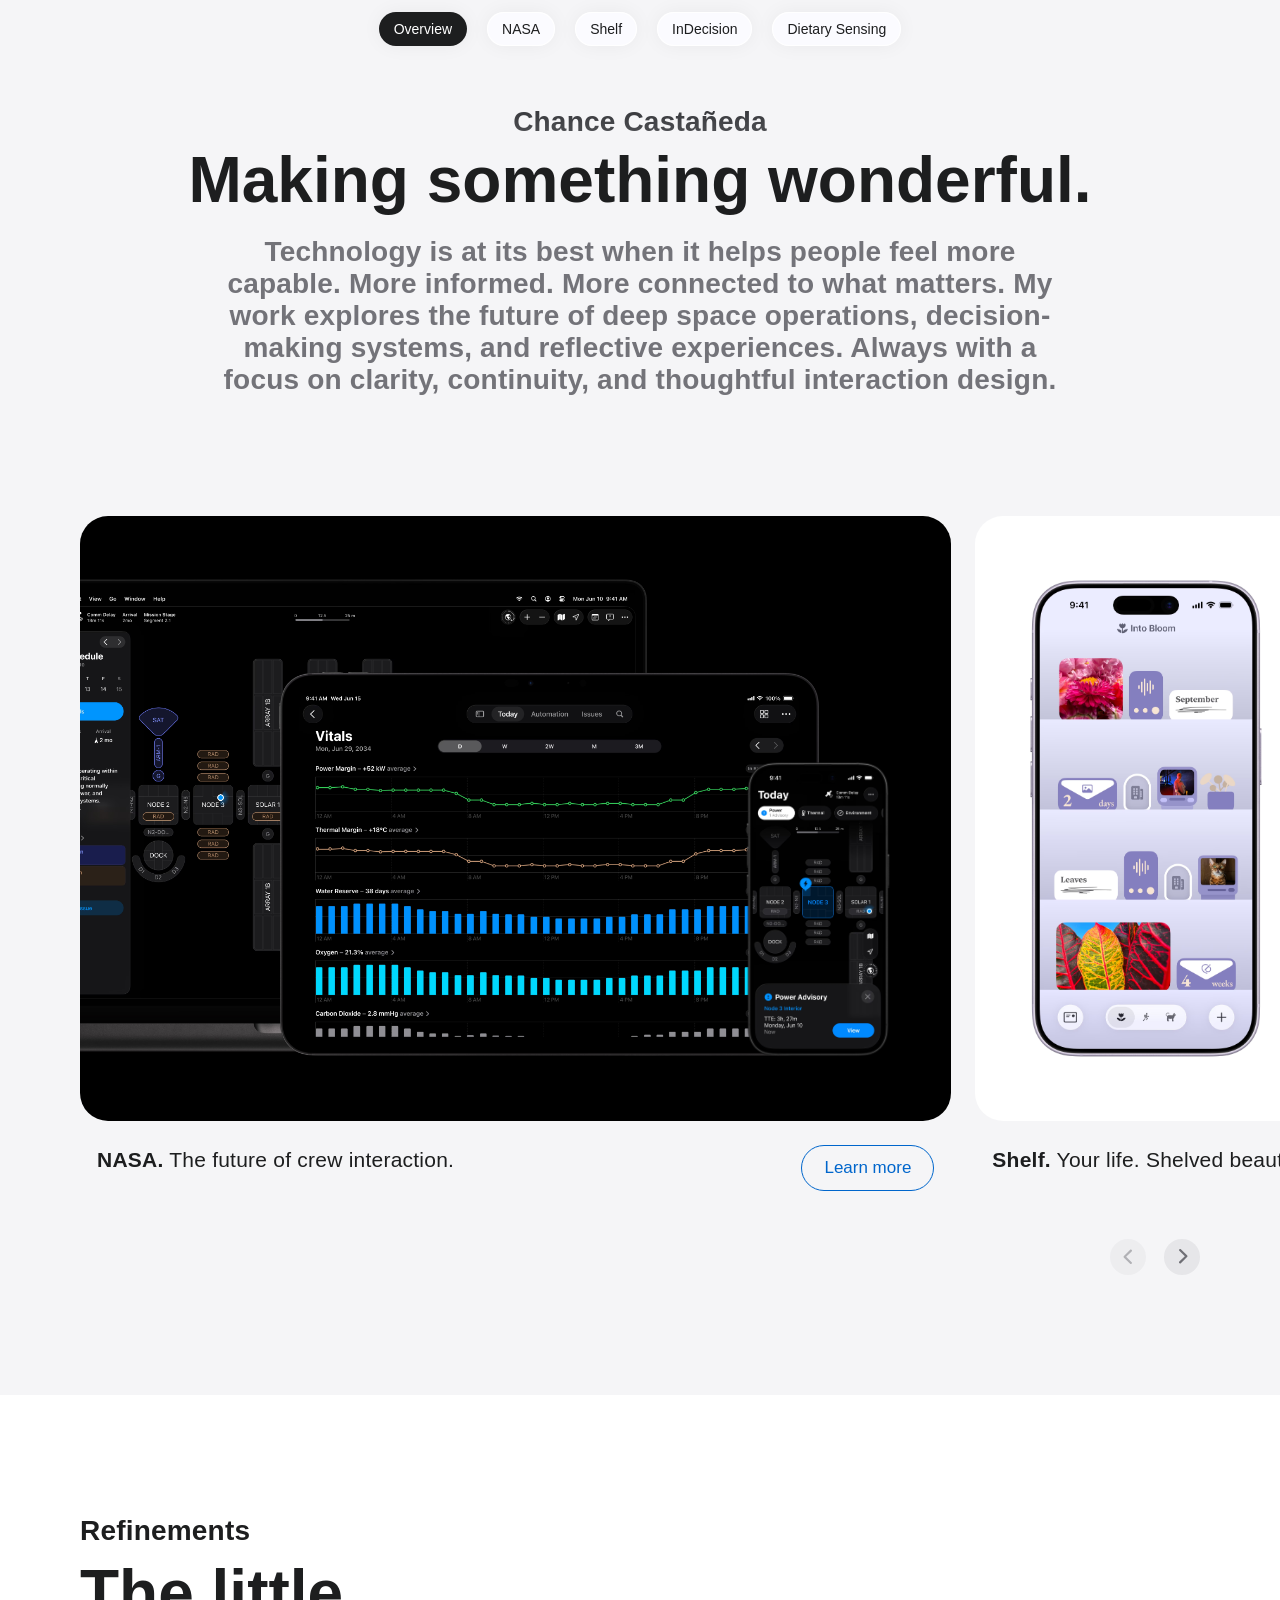
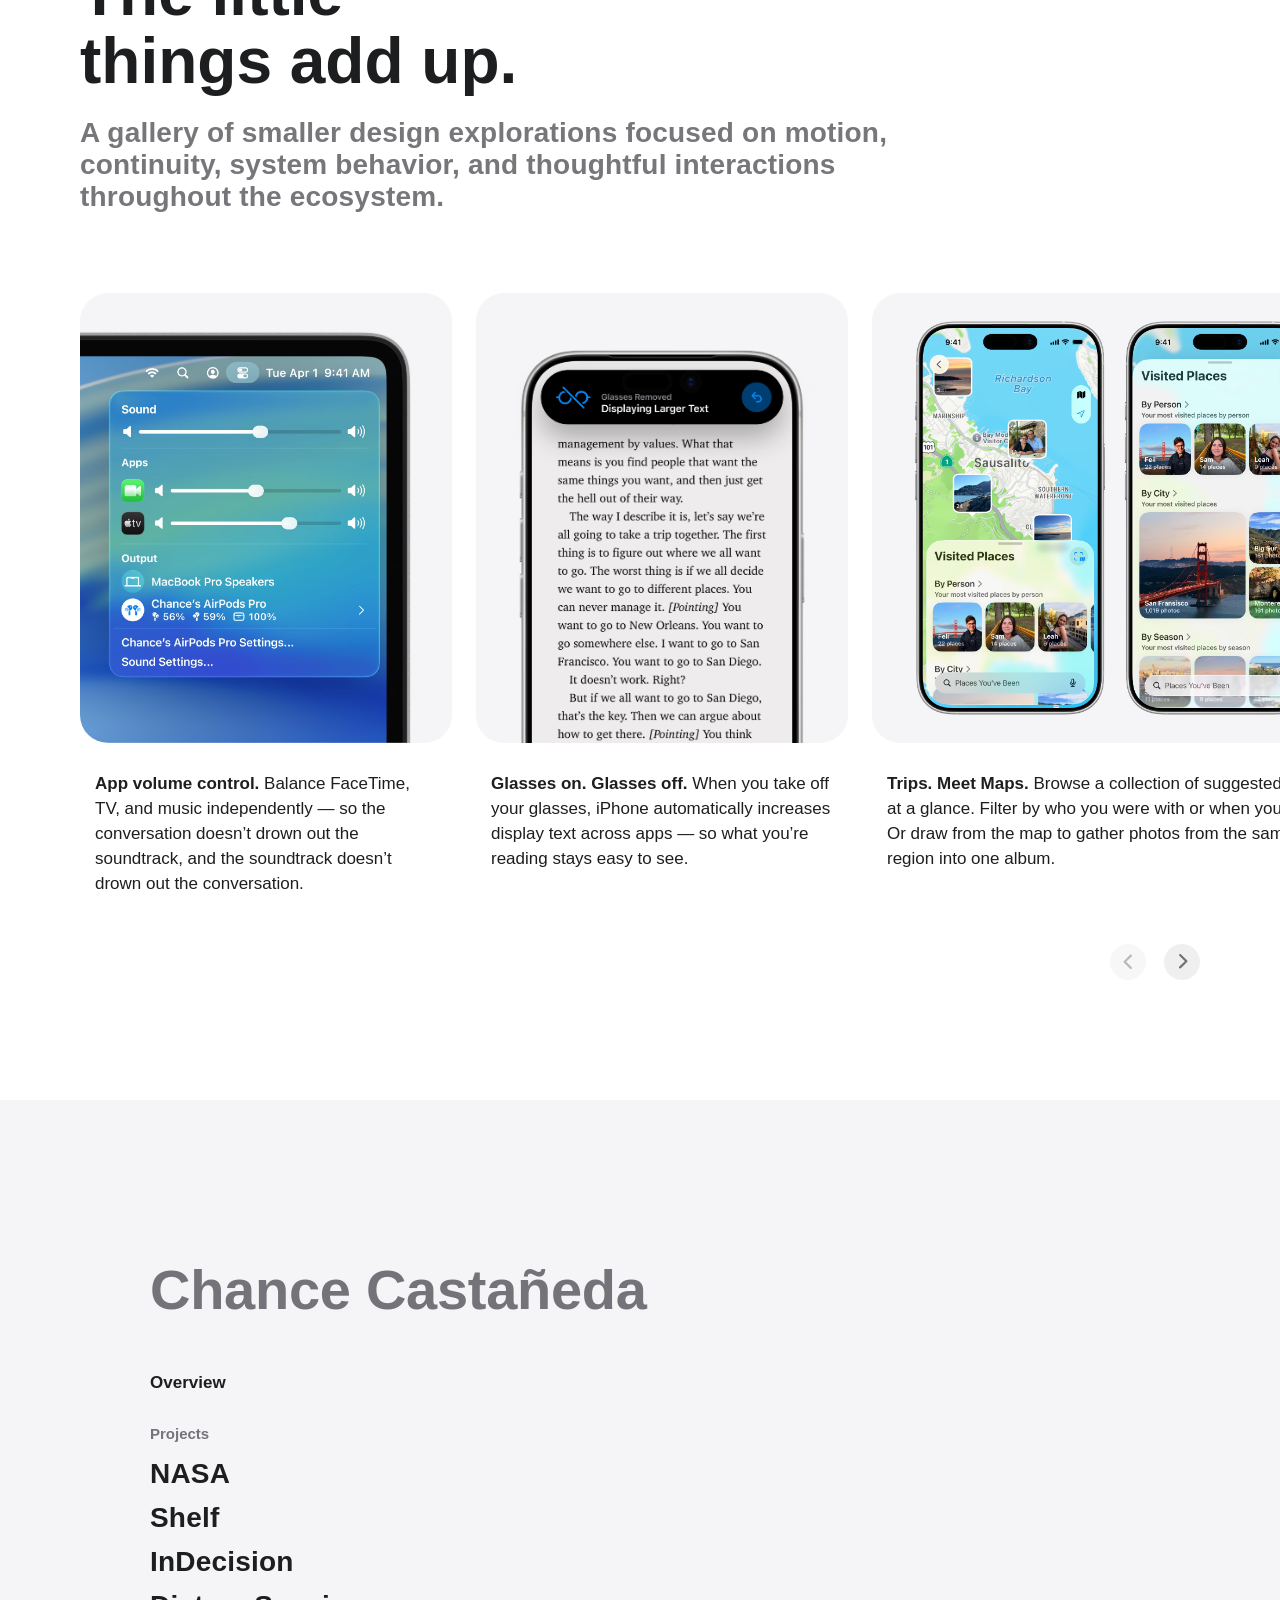
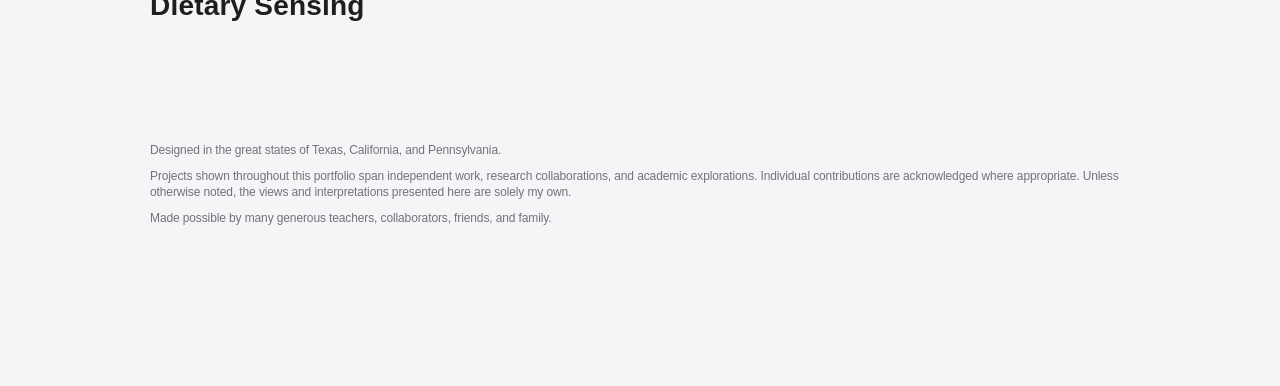
==== commit 81f8d281: "updates" ====
--- a/index.html
+++ b/index.html
@@ -164,6 +164,8 @@
       </div>
       <div class="footer-footnote">
         <p class="footer-footnote-text">Designed in the great states of Texas, California, and Pennsylvania.</p>
+        <p class="footer-footnote-text">Projects shown throughout this portfolio span independent work, research collaborations, and academic explorations. Individual contributions are acknowledged where appropriate. Unless otherwise noted, the views and interpretations presented here are solely my own.</p>
+        <p class="footer-footnote-text">Made possible by many generous teachers, collaborators, friends, and family.</p>
       </div>
     </footer>
   </main>
--- a/style.css
+++ b/style.css
@@ -607,7 +607,7 @@
 /* ── Shelf — Devices ─────────────────────────────────────── */
 
 .shelf-devices-outer {
-  background: var(--background-primary);
+  background: var(--background-secondary);
 }
 
 .shelf-devices-section {
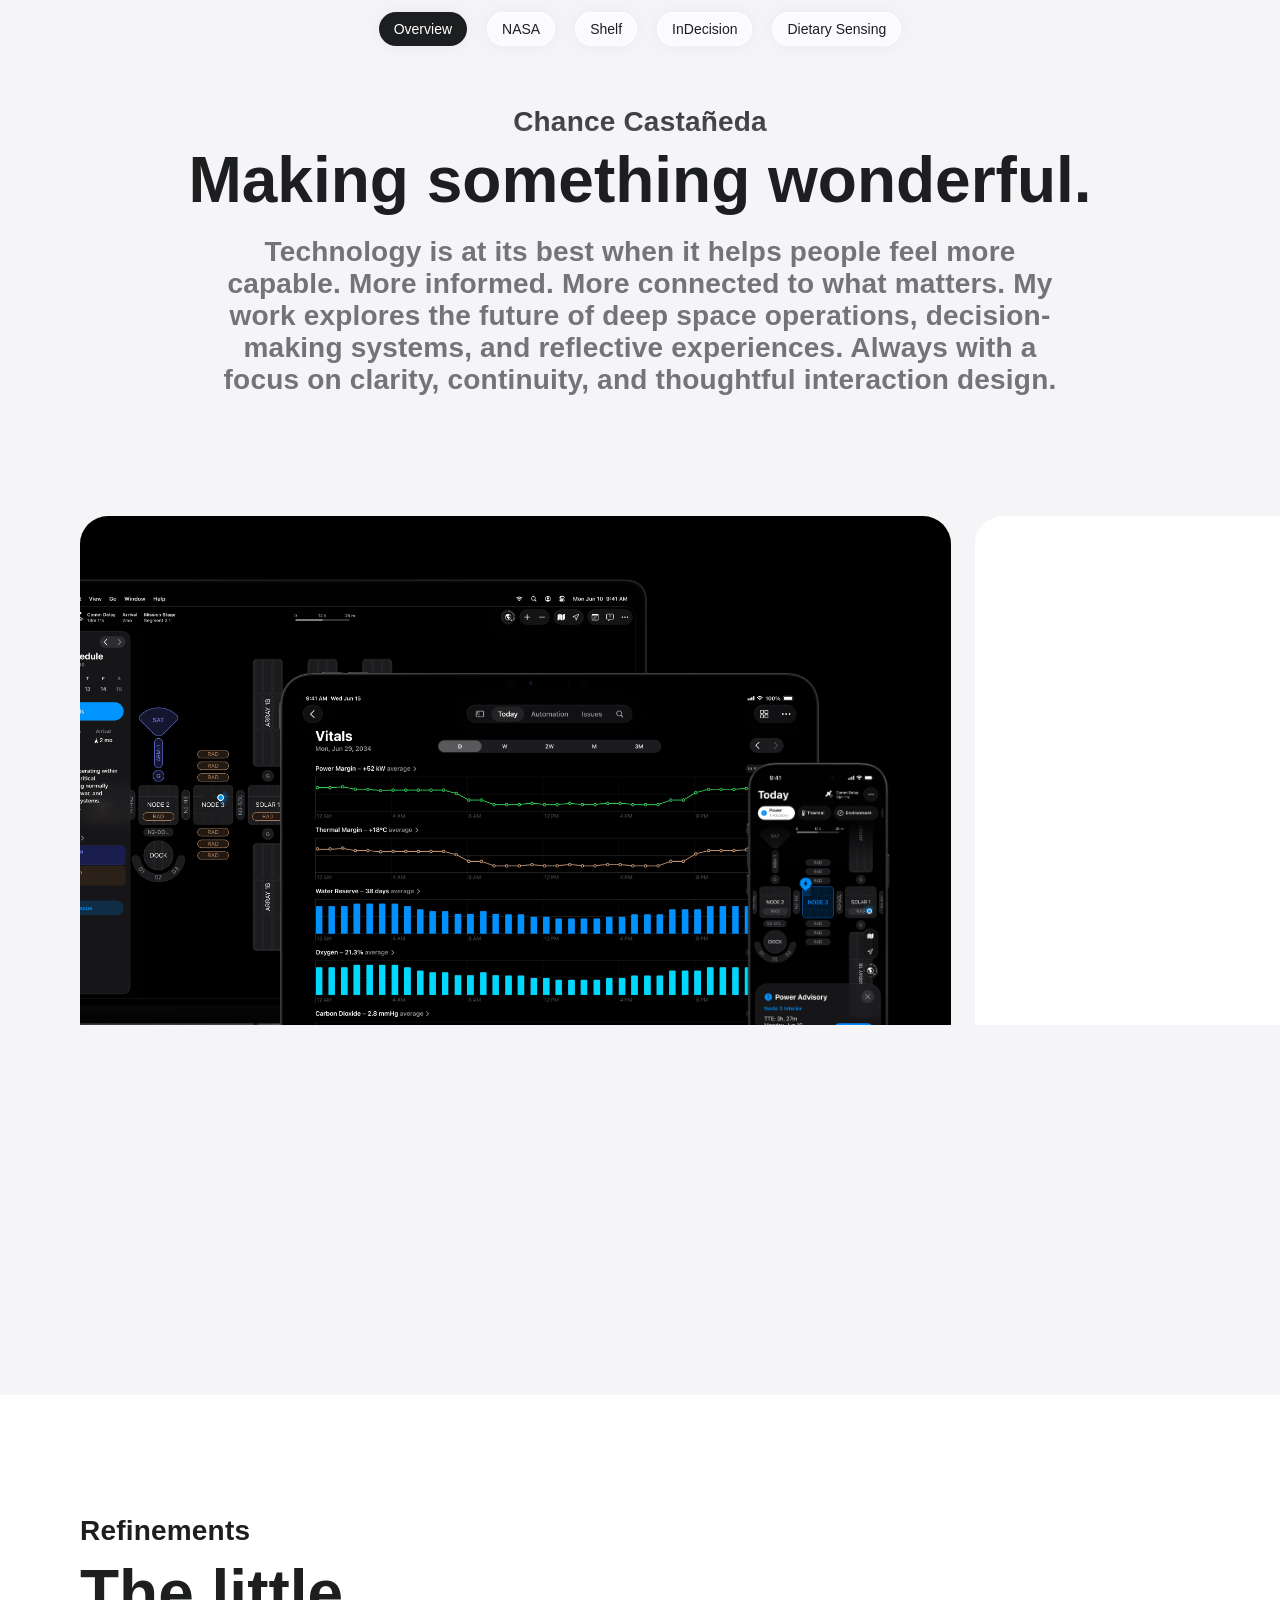
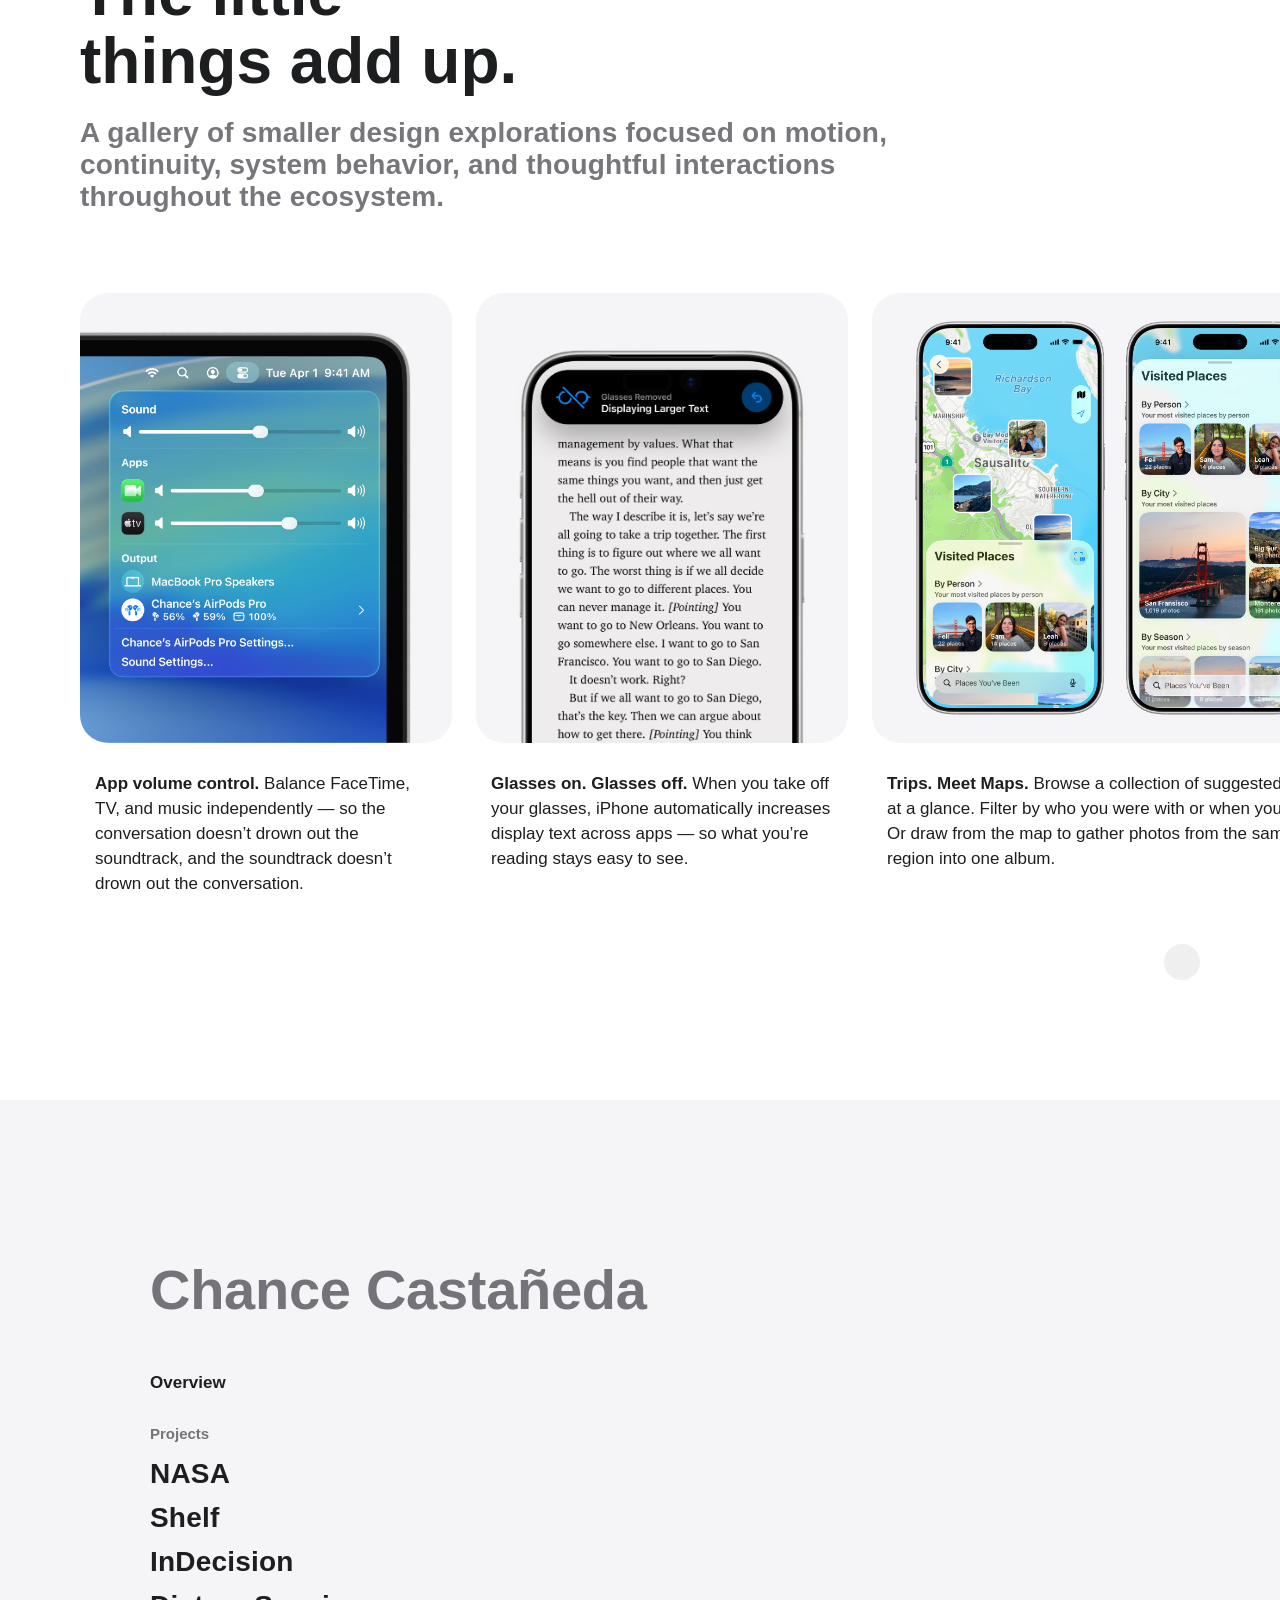
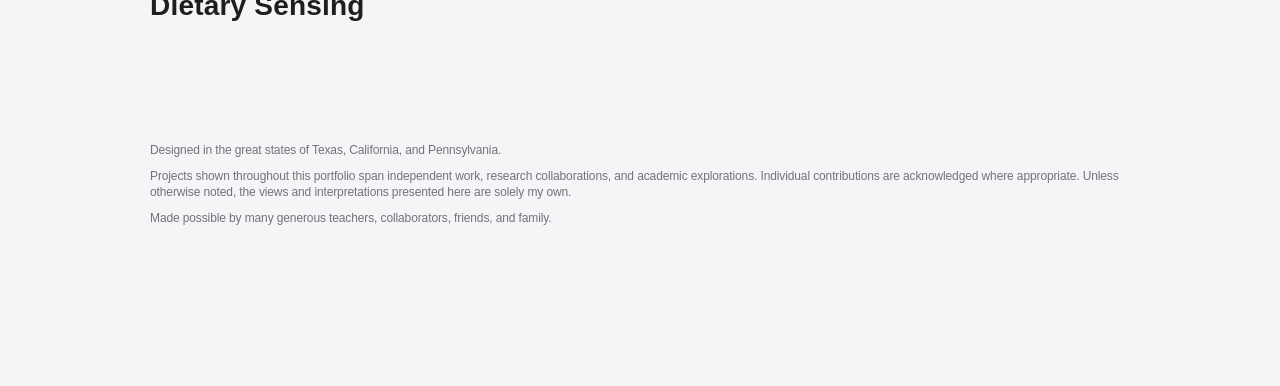
==== commit 36e72f3d: "performance improvements" ====
--- a/index.html
+++ b/index.html
@@ -44,9 +44,9 @@
             <li class="gallery-item" role="listitem">
               <a class="gallery-card gallery-card-shelf" href="shelf.html" aria-label="Shelf">
                 <span class="gallery-card-shelf-stack" aria-hidden="true">
-                  <img class="gallery-card-shelf-image" src="assets/images/Overview/shelf-1.avif" alt="">
-                  <img class="gallery-card-shelf-image" src="assets/images/Overview/shelf-2.avif" alt="">
-                  <img class="gallery-card-shelf-image" src="assets/images/Overview/shelf-3.avif" alt="">
+                  <img class="gallery-card-shelf-image" src="assets/images/Overview/shelf-1.avif" alt="" loading="lazy">
+                  <img class="gallery-card-shelf-image" src="assets/images/Overview/shelf-2.avif" alt="" loading="lazy">
+                  <img class="gallery-card-shelf-image" src="assets/images/Overview/shelf-3.avif" alt="" loading="lazy">
                 </span>
               </a>
               <div class="gallery-meta">
@@ -57,9 +57,9 @@
             <li class="gallery-item" role="listitem">
               <a class="gallery-card gallery-card-indecision" href="indecision.html" aria-label="InDecision">
                 <span class="gallery-card-indecision-stack" aria-hidden="true">
-                  <img class="gallery-card-indecision-image gallery-card-indecision-image-1" src="assets/images/Overview/decision-1.avif" alt="">
-                  <img class="gallery-card-indecision-image gallery-card-indecision-image-2" src="assets/images/Overview/decision-2.avif" alt="">
-                  <img class="gallery-card-indecision-image gallery-card-indecision-image-3" src="assets/images/Overview/decision-3.avif" alt="">
+                  <img class="gallery-card-indecision-image gallery-card-indecision-image-1" src="assets/images/Overview/decision-1.avif" alt="" loading="lazy">
+                  <img class="gallery-card-indecision-image gallery-card-indecision-image-2" src="assets/images/Overview/decision-2.avif" alt="" loading="lazy">
+                  <img class="gallery-card-indecision-image gallery-card-indecision-image-3" src="assets/images/Overview/decision-3.avif" alt="" loading="lazy">
                 </span>
               </a>
               <div class="gallery-meta">
@@ -70,9 +70,9 @@
             <li class="gallery-item" role="listitem">
               <a class="gallery-card gallery-card-dietary" href="dietary-sensing.html" aria-label="Dietary Sensing">
                 <span class="gallery-card-dietary-stack" aria-hidden="true">
-                  <img class="gallery-card-dietary-image" src="assets/images/Overview/sense-3.avif" alt="">
-                  <img class="gallery-card-dietary-image" src="assets/images/Overview/sense-4.avif" alt="">
-                  <img class="gallery-card-dietary-image" src="assets/images/Overview/sense-5.avif" alt="">
+                  <img class="gallery-card-dietary-image" src="assets/images/Overview/sense-3.avif" alt="" loading="lazy">
+                  <img class="gallery-card-dietary-image" src="assets/images/Overview/sense-4.avif" alt="" loading="lazy">
+                  <img class="gallery-card-dietary-image" src="assets/images/Overview/sense-5.avif" alt="" loading="lazy">
                 </span>
               </a>
               <div class="gallery-meta">
--- a/style.css
+++ b/style.css
@@ -1087,15 +1087,15 @@
   z-index: 1;
 }
 
-.indecision .indecision-hero-image-1 {
+.hero-ready .indecision-hero-image-1 {
   animation: indecisionHeroFan1Quick 1450ms cubic-bezier(0.16, 1, 0.3, 1) both;
 }
 
-.indecision .indecision-hero-image-2 {
+.hero-ready .indecision-hero-image-2 {
   animation: indecisionHeroFan2Quick 1450ms cubic-bezier(0.16, 1, 0.3, 1) 90ms both;
 }
 
-.indecision .indecision-hero-image-3 {
+.hero-ready .indecision-hero-image-3 {
   animation: indecisionHeroFan3Quick 1450ms cubic-bezier(0.16, 1, 0.3, 1) 170ms both;
 }
 
@@ -1356,7 +1356,7 @@
   z-index: 7;
 }
 
-.dietary .dietary-hero-image {
+.hero-ready .dietary-hero-image {
   animation: dietaryHeroCascade 1500ms cubic-bezier(0.16, 1, 0.3, 1) both;
 }
 
@@ -1735,6 +1735,18 @@
   to {
     opacity: 1;
     transform: translateY(0) scale(1);
+  }
+}
+
+@keyframes overviewGalleryRise {
+  from {
+    opacity: 0;
+    transform: translateY(60px);
+  }
+
+  to {
+    opacity: 1;
+    transform: translateY(0);
   }
 }
 
@@ -1828,6 +1840,29 @@
 }
 
 
+/* ── Overview — Entrance Animations ─────────────────────── */
+
+.overview .nav {
+  animation: shelfCopyZoomSettle 1400ms cubic-bezier(0.16, 1, 0.3, 1) both;
+}
+
+.overview .text-view {
+  animation: shelfCopyZoomSettle 1400ms cubic-bezier(0.16, 1, 0.3, 1) 220ms both;
+}
+
+.overview-gallery > * {
+  animation: overviewGalleryRise 1400ms cubic-bezier(0.16, 1, 0.3, 1) 420ms both;
+}
+
+@media (prefers-reduced-motion: reduce) {
+  .overview .nav,
+  .overview .text-view,
+  .overview-gallery > * {
+    animation: none;
+  }
+}
+
+
 /* ── Overview Gallery ────────────────────────────────────── */
 
 .gallery {
@@ -2303,6 +2338,7 @@
 }
 
 .anomaly-split {
+  container-type: inline-size;
   width: min(1316px, 100%);
   display: flex;
   justify-content: flex-end;
@@ -2418,10 +2454,18 @@
 .anomaly-text-stack {
   width: 440px;
   flex: 0 1 440px;
-  min-width: 380px;
+  min-width: 440px;
   display: flex;
   flex-direction: column;
   gap: 12px;
+}
+
+@container (max-width: 1259px) {
+  .anomaly-text-stack {
+    flex: 1 1 auto;
+    min-width: 380px;
+    width: auto;
+  }
 }
 
 .anomaly-text-stack .body-copy {
@@ -3357,9 +3401,7 @@
     height: 380px;
     flex-shrink: 0;
   }
-}
-
-@media (max-width: 734px) {
+
   .gallery {
     --gallery-frame-width: min(420px, 87.5vw);
     --gallery-item-width: var(--gallery-frame-width);
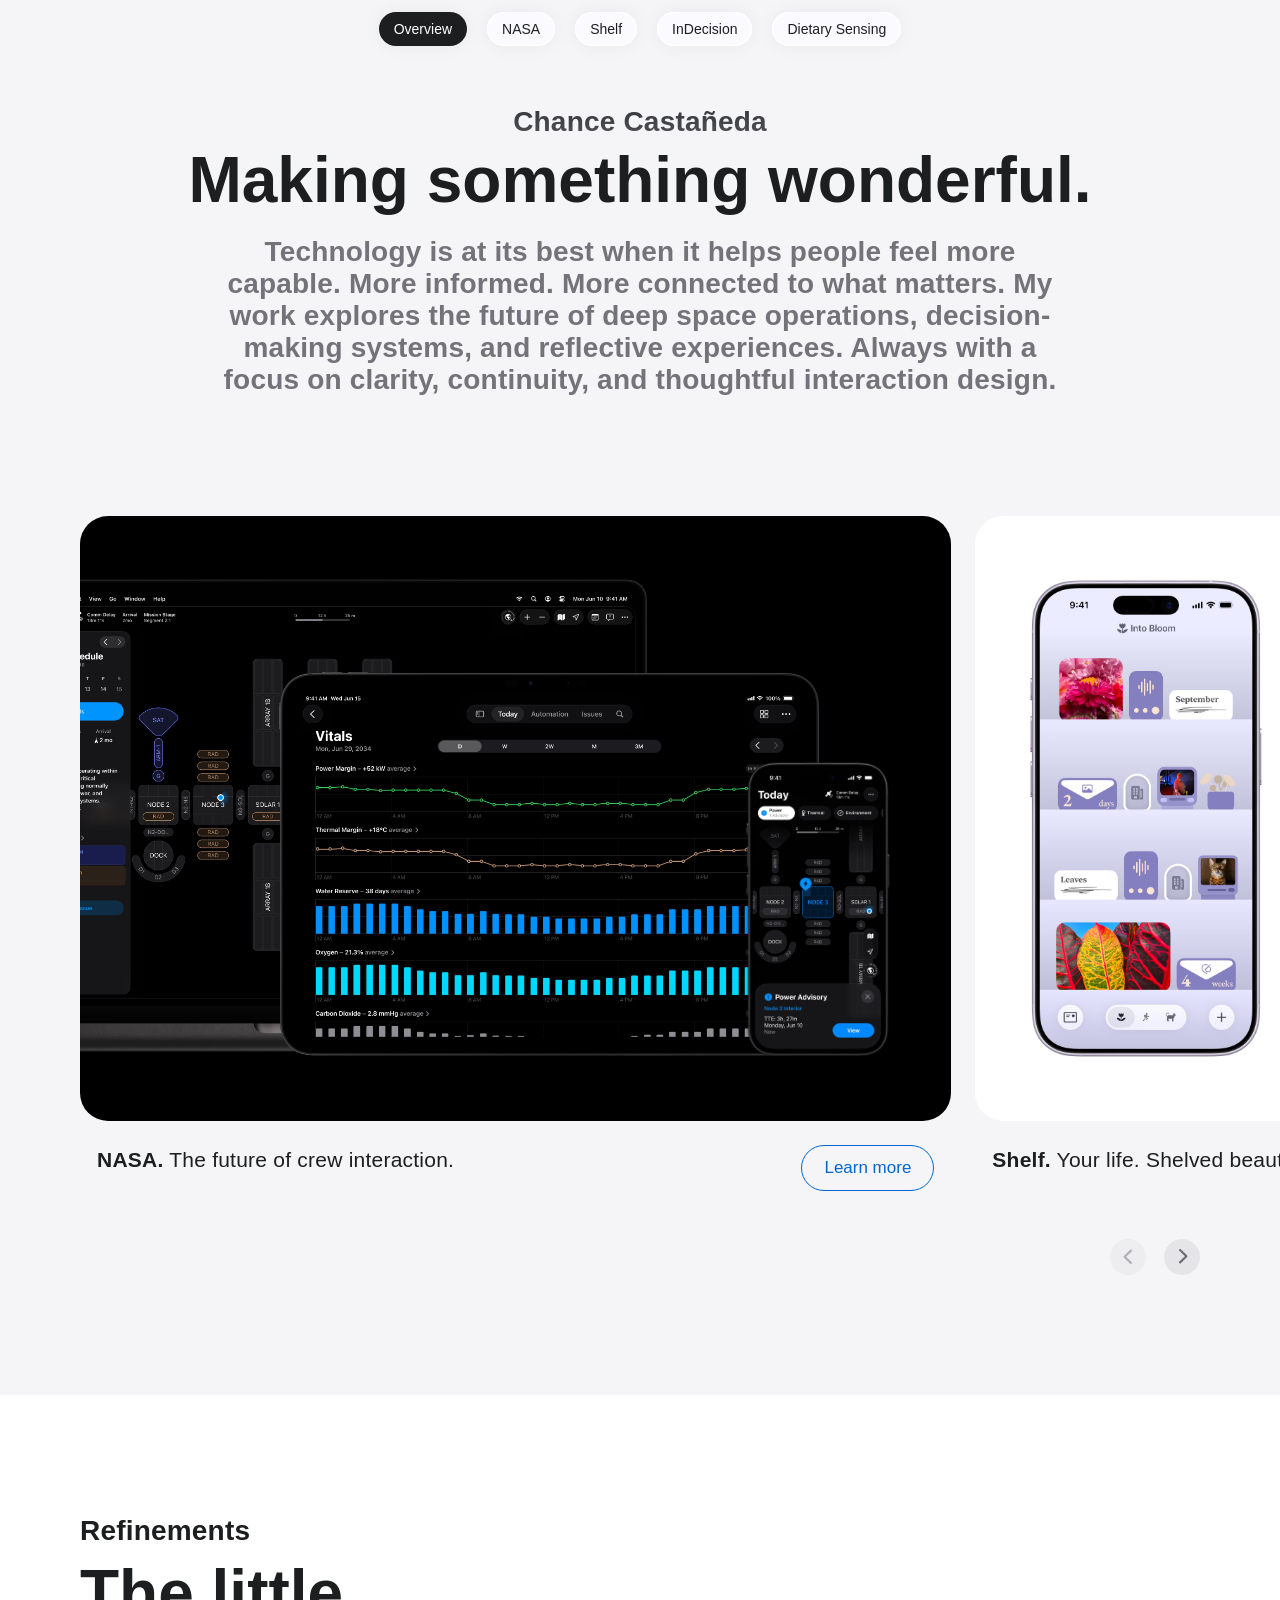
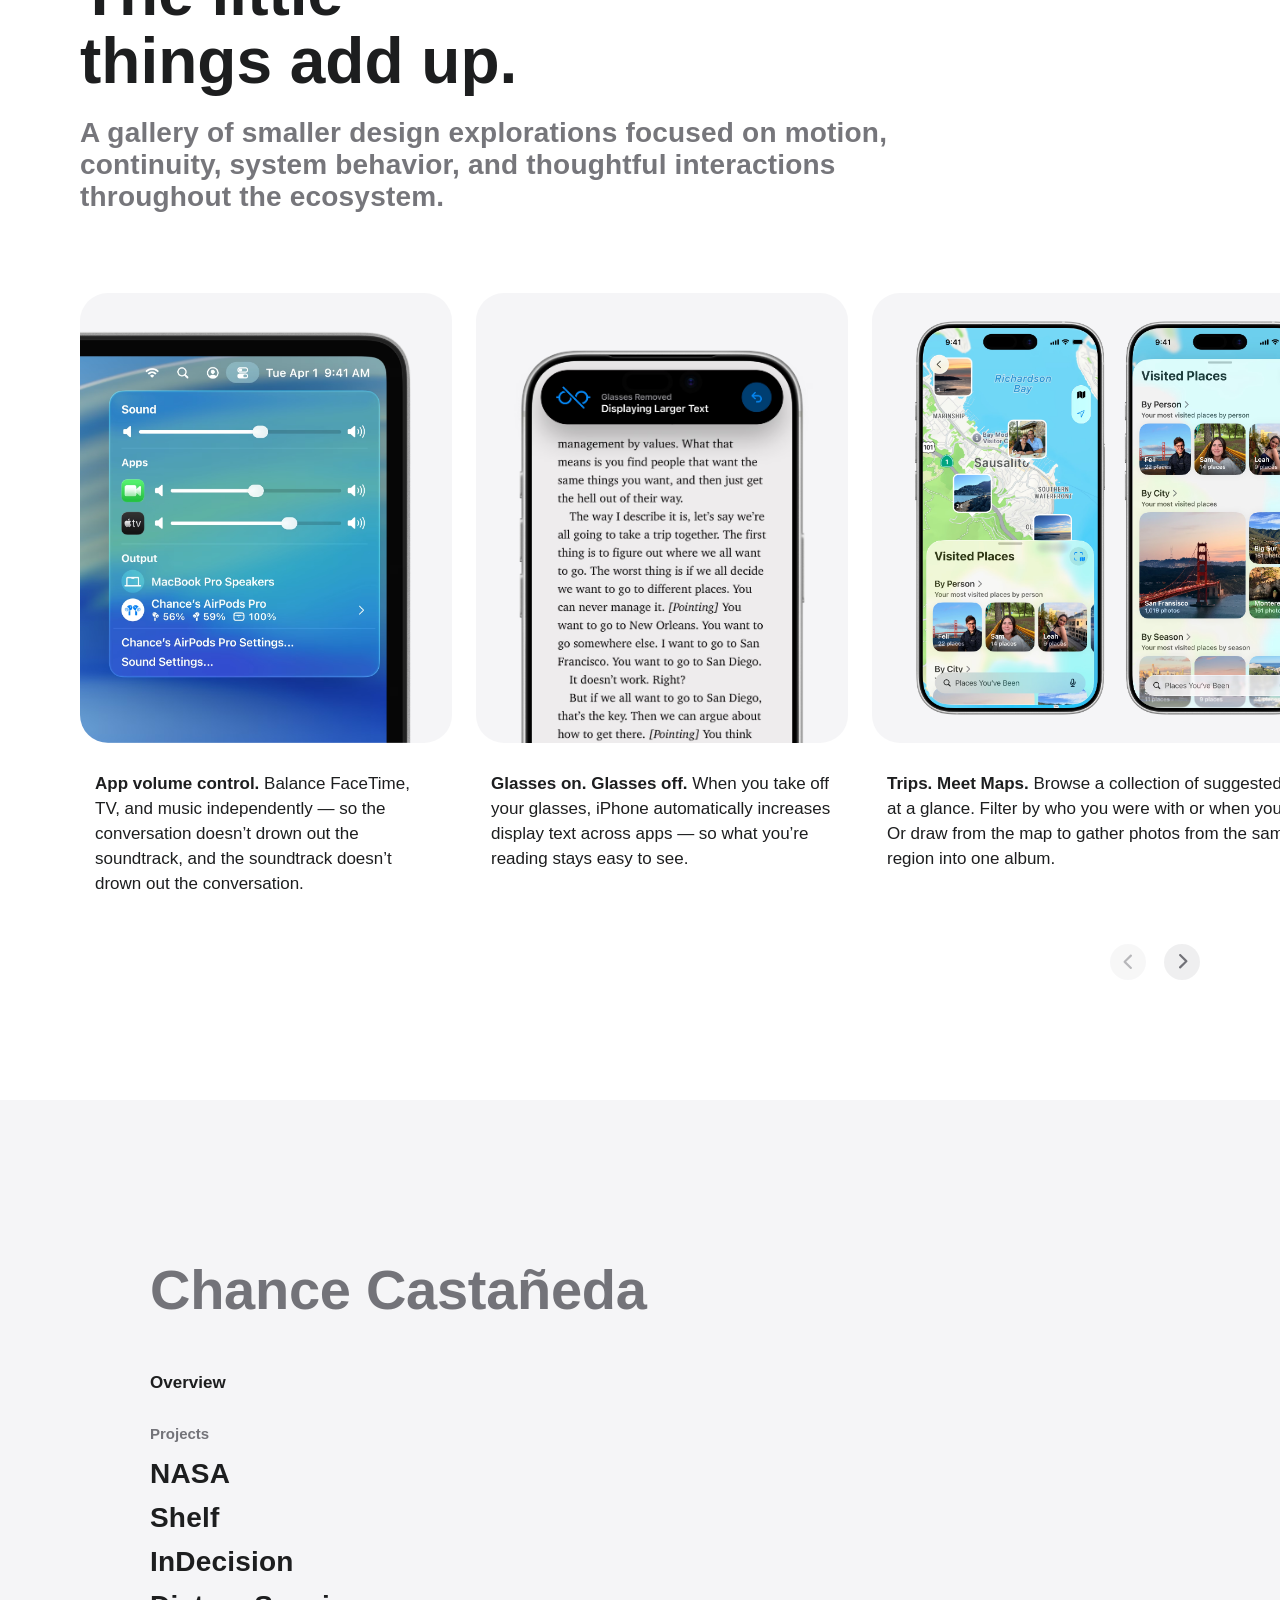
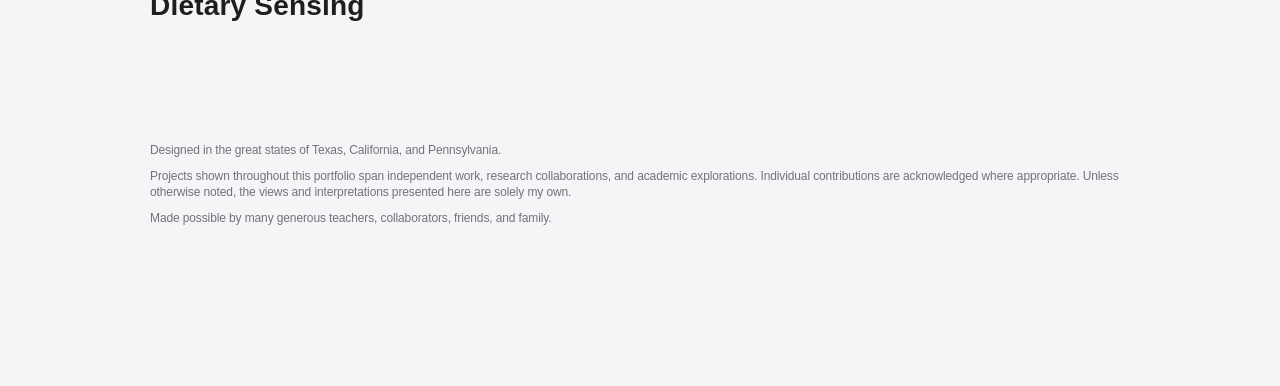
==== commit e6c6b8ea: "updating lazy loading" ====
--- a/index.html
+++ b/index.html
@@ -44,9 +44,9 @@
             <li class="gallery-item" role="listitem">
               <a class="gallery-card gallery-card-shelf" href="shelf.html" aria-label="Shelf">
                 <span class="gallery-card-shelf-stack" aria-hidden="true">
-                  <img class="gallery-card-shelf-image" src="assets/images/Overview/shelf-1.avif" alt="" loading="lazy">
-                  <img class="gallery-card-shelf-image" src="assets/images/Overview/shelf-2.avif" alt="" loading="lazy">
-                  <img class="gallery-card-shelf-image" src="assets/images/Overview/shelf-3.avif" alt="" loading="lazy">
+                  <img class="gallery-card-shelf-image" src="assets/images/Overview/shelf-1.avif" alt="">
+                  <img class="gallery-card-shelf-image" src="assets/images/Overview/shelf-2.avif" alt="">
+                  <img class="gallery-card-shelf-image" src="assets/images/Overview/shelf-3.avif" alt="">
                 </span>
               </a>
               <div class="gallery-meta">
@@ -57,9 +57,9 @@
             <li class="gallery-item" role="listitem">
               <a class="gallery-card gallery-card-indecision" href="indecision.html" aria-label="InDecision">
                 <span class="gallery-card-indecision-stack" aria-hidden="true">
-                  <img class="gallery-card-indecision-image gallery-card-indecision-image-1" src="assets/images/Overview/decision-1.avif" alt="" loading="lazy">
-                  <img class="gallery-card-indecision-image gallery-card-indecision-image-2" src="assets/images/Overview/decision-2.avif" alt="" loading="lazy">
-                  <img class="gallery-card-indecision-image gallery-card-indecision-image-3" src="assets/images/Overview/decision-3.avif" alt="" loading="lazy">
+                  <img class="gallery-card-indecision-image gallery-card-indecision-image-1" src="assets/images/Overview/decision-1.avif" alt="">
+                  <img class="gallery-card-indecision-image gallery-card-indecision-image-2" src="assets/images/Overview/decision-2.avif" alt="">
+                  <img class="gallery-card-indecision-image gallery-card-indecision-image-3" src="assets/images/Overview/decision-3.avif" alt="">
                 </span>
               </a>
               <div class="gallery-meta">
@@ -70,9 +70,9 @@
             <li class="gallery-item" role="listitem">
               <a class="gallery-card gallery-card-dietary" href="dietary-sensing.html" aria-label="Dietary Sensing">
                 <span class="gallery-card-dietary-stack" aria-hidden="true">
-                  <img class="gallery-card-dietary-image" src="assets/images/Overview/sense-3.avif" alt="" loading="lazy">
-                  <img class="gallery-card-dietary-image" src="assets/images/Overview/sense-4.avif" alt="" loading="lazy">
-                  <img class="gallery-card-dietary-image" src="assets/images/Overview/sense-5.avif" alt="" loading="lazy">
+                  <img class="gallery-card-dietary-image" src="assets/images/Overview/sense-3.avif" alt="">
+                  <img class="gallery-card-dietary-image" src="assets/images/Overview/sense-4.avif" alt="">
+                  <img class="gallery-card-dietary-image" src="assets/images/Overview/sense-5.avif" alt="">
                 </span>
               </a>
               <div class="gallery-meta">
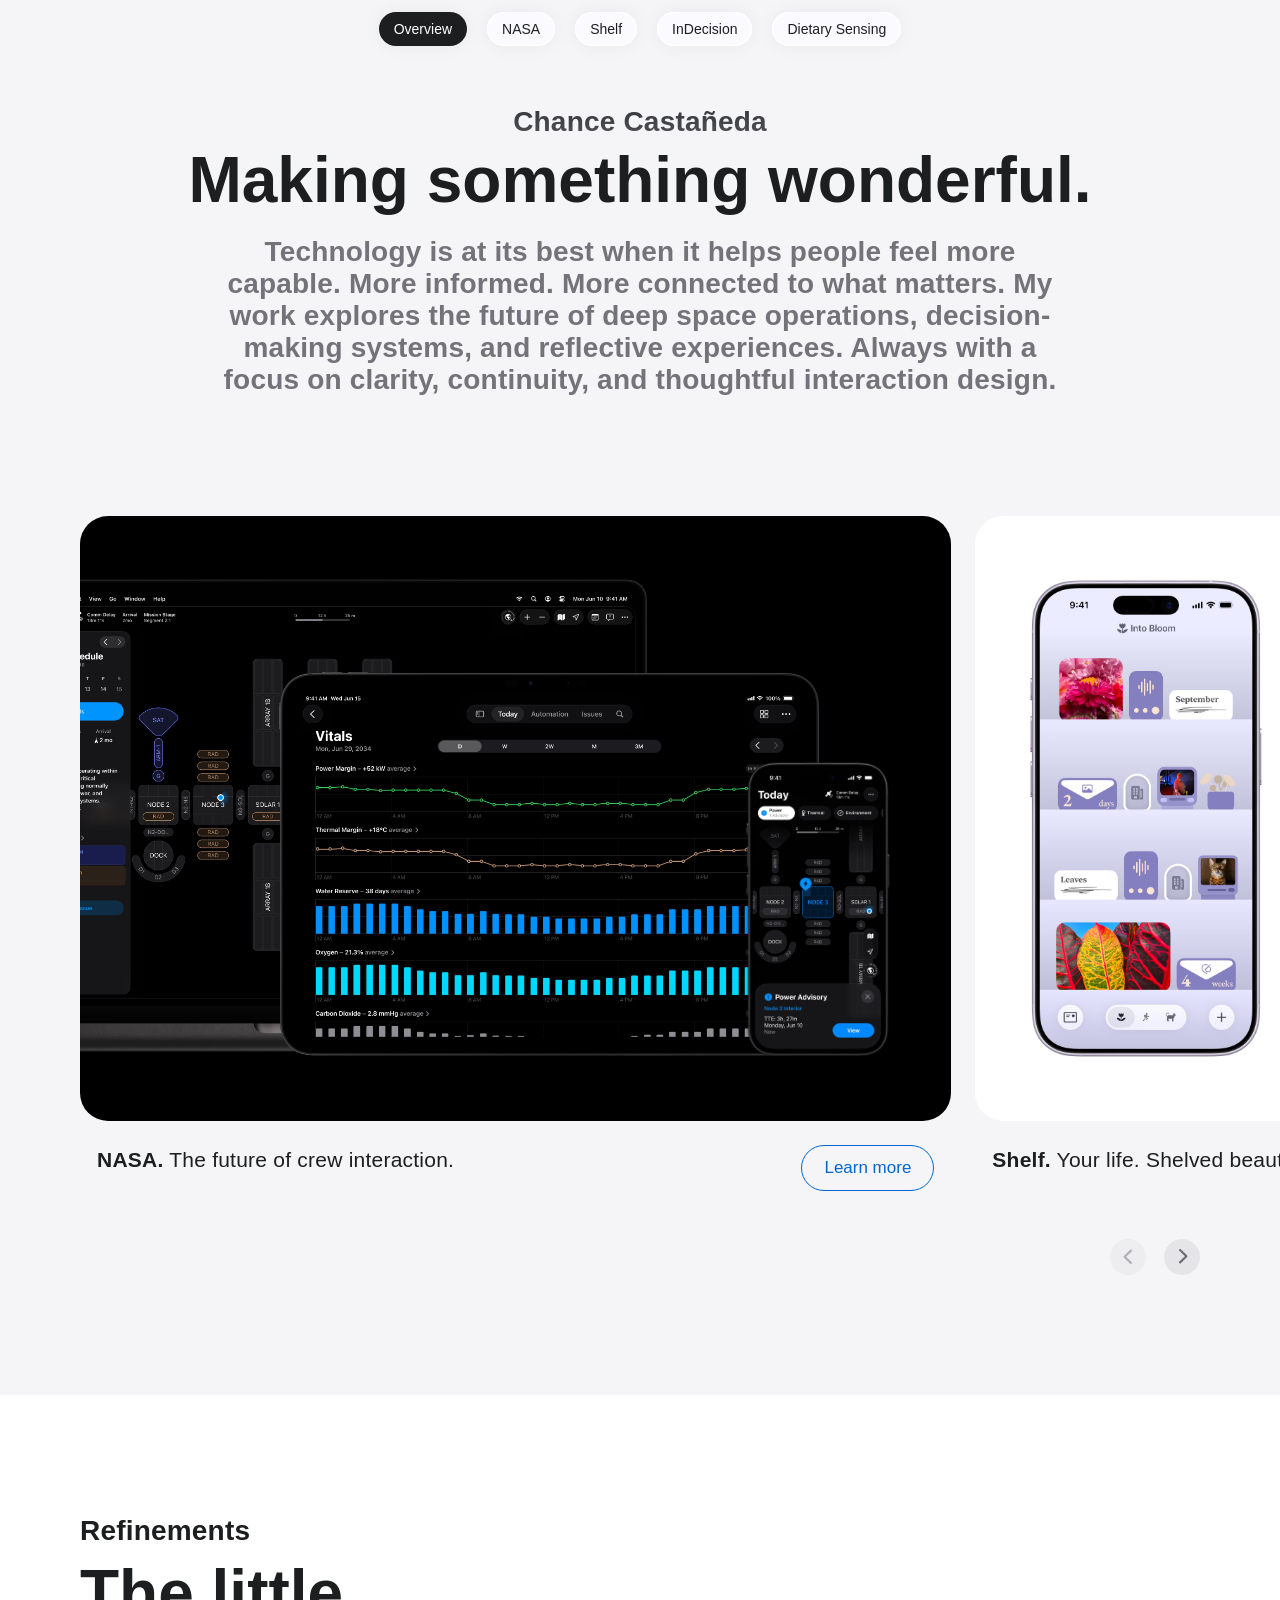
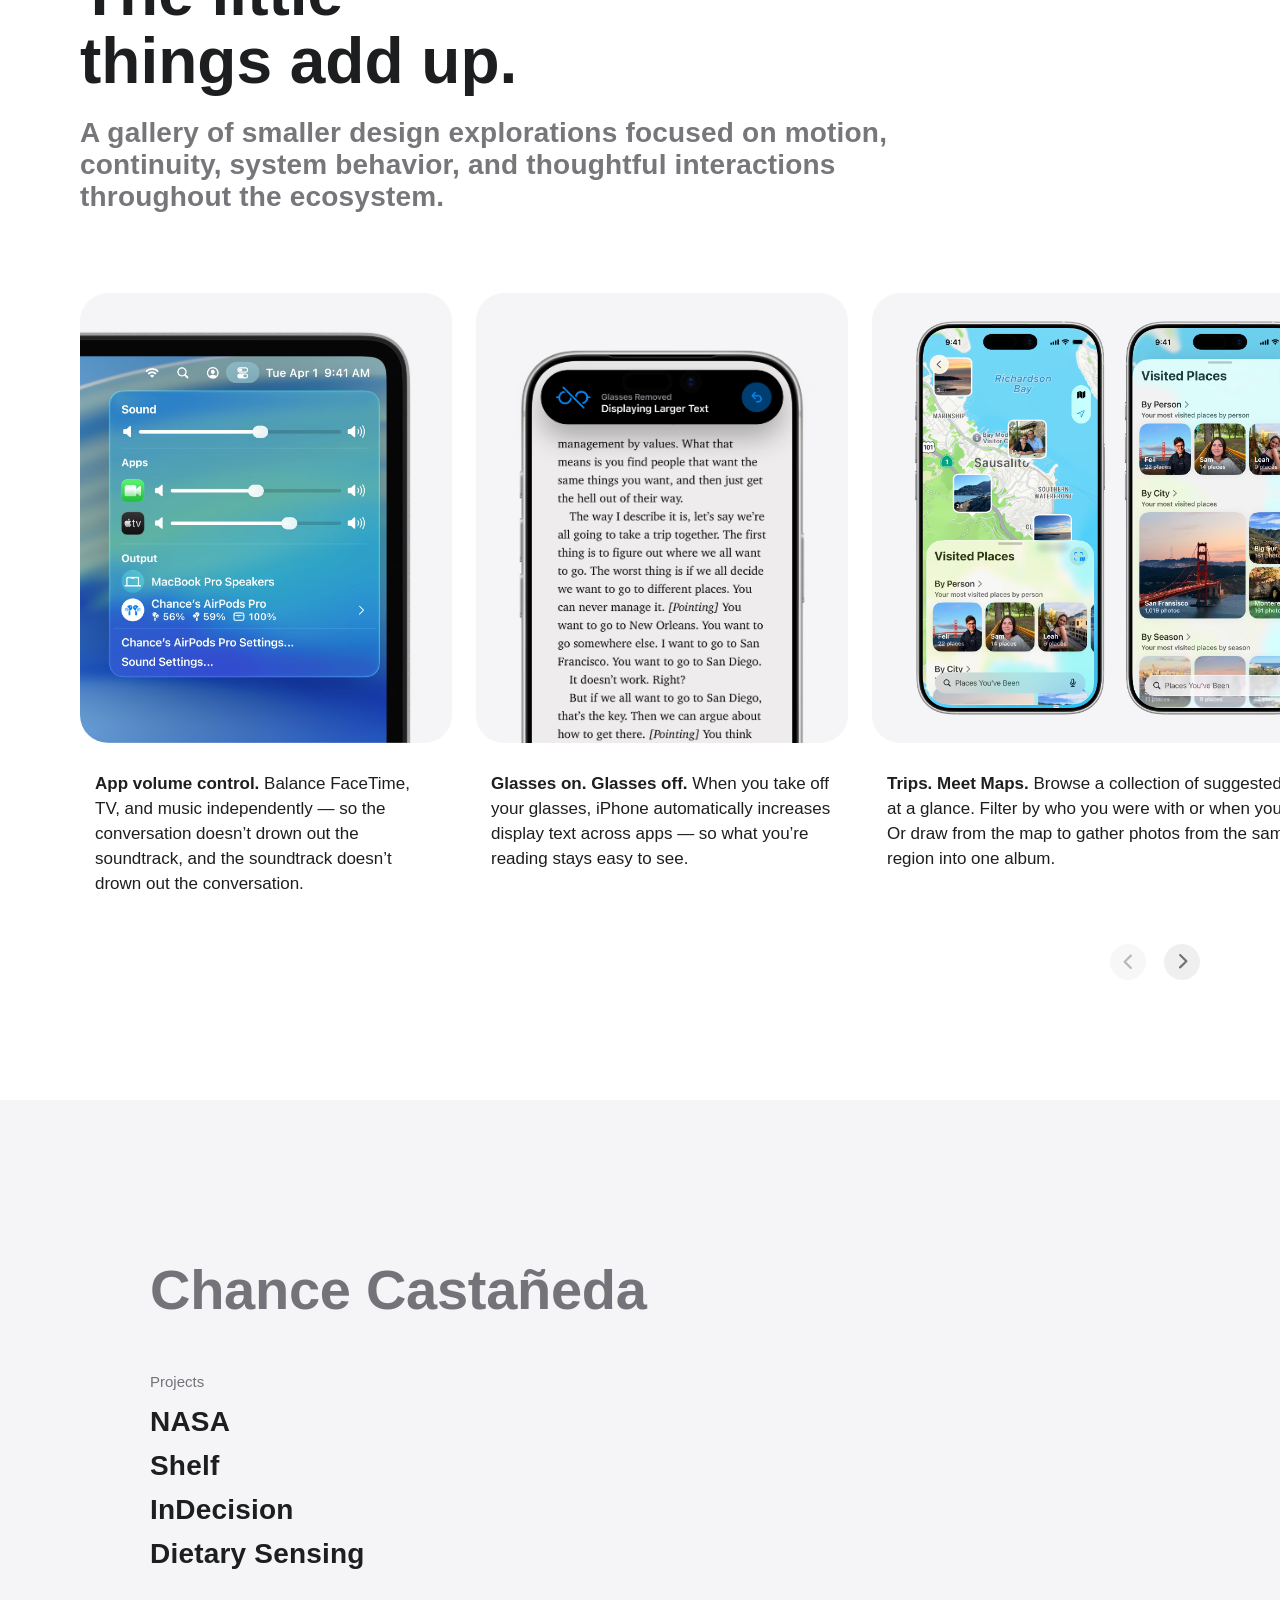
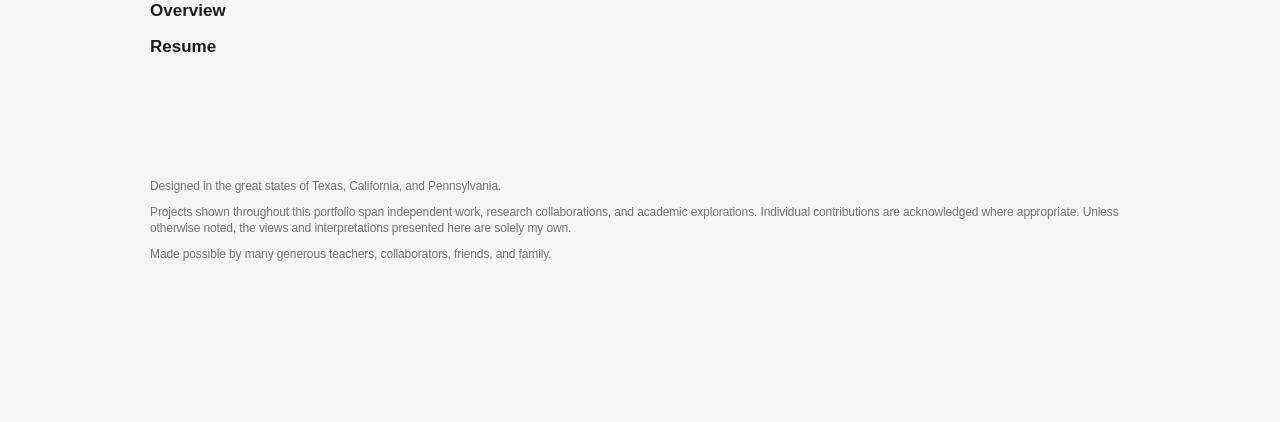
==== commit 86e4dff9: "optimize and update" ====
--- a/index.html
+++ b/index.html
@@ -150,7 +150,6 @@
       <div class="footer-view">
         <a class="footer-name" href="index.html">Chance Castañeda</a>
         <div class="footer-links-group">
-          <a class="footer-overview-link" href="index.html">Overview</a>
           <div class="footer-projects-group">
             <p class="footer-projects-label">Projects</p>
             <div class="footer-project-links">
@@ -159,6 +158,10 @@
               <a class="footer-project-link" href="indecision.html">InDecision</a>
               <a class="footer-project-link" href="dietary-sensing.html">Dietary Sensing</a>
             </div>
+          </div>
+          <div class="footer-overview-group">
+            <a class="footer-overview-link" href="index.html">Overview</a>
+            <a class="footer-overview-link" href="resume.pdf" target="_blank" rel="noopener noreferrer">Resume</a>
           </div>
         </div>
       </div>
--- a/style.css
+++ b/style.css
@@ -1087,16 +1087,16 @@
   z-index: 1;
 }
 
-.hero-ready .indecision-hero-image-1 {
-  animation: indecisionHeroFan1Quick 1450ms cubic-bezier(0.16, 1, 0.3, 1) both;
-}
-
-.hero-ready .indecision-hero-image-2 {
-  animation: indecisionHeroFan2Quick 1450ms cubic-bezier(0.16, 1, 0.3, 1) 90ms both;
-}
-
-.hero-ready .indecision-hero-image-3 {
-  animation: indecisionHeroFan3Quick 1450ms cubic-bezier(0.16, 1, 0.3, 1) 170ms both;
+.indecision .indecision-hero-image-1 {
+  animation: indecisionHeroFan1Quick 1450ms cubic-bezier(0.16, 1, 0.3, 1) 500ms both;
+}
+
+.indecision .indecision-hero-image-2 {
+  animation: indecisionHeroFan2Quick 1450ms cubic-bezier(0.16, 1, 0.3, 1) 590ms both;
+}
+
+.indecision .indecision-hero-image-3 {
+  animation: indecisionHeroFan3Quick 1450ms cubic-bezier(0.16, 1, 0.3, 1) 670ms both;
 }
 
 /* ── InDecision — New Decision ───────────────────────────── */
@@ -1356,32 +1356,32 @@
   z-index: 7;
 }
 
-.hero-ready .dietary-hero-image {
-  animation: dietaryHeroCascade 1500ms cubic-bezier(0.16, 1, 0.3, 1) both;
+.dietary .dietary-hero-image {
+  animation: dietaryHeroCascade 1500ms cubic-bezier(0.16, 1, 0.3, 1) 450ms both;
 }
 
 .dietary .dietary-hero-image-2 {
-  animation-delay: 70ms;
+  animation-delay: 520ms;
 }
 
 .dietary .dietary-hero-image-3 {
-  animation-delay: 140ms;
+  animation-delay: 590ms;
 }
 
 .dietary .dietary-hero-image-4 {
-  animation-delay: 210ms;
+  animation-delay: 660ms;
 }
 
 .dietary .dietary-hero-image-5 {
-  animation-delay: 280ms;
+  animation-delay: 730ms;
 }
 
 .dietary .dietary-hero-image-6 {
-  animation-delay: 350ms;
+  animation-delay: 800ms;
 }
 
 .dietary .dietary-hero-image-7 {
-  animation-delay: 420ms;
+  animation-delay: 870ms;
 }
 
 
@@ -2828,6 +2828,12 @@
   gap: 30px;
 }
 
+.footer-overview-group {
+  display: flex;
+  flex-direction: column;
+  gap: 14px;
+}
+
 .footer-overview-link {
   color: var(--label-primary);
   font-size: 17px;
@@ -2845,7 +2851,7 @@
 .footer-projects-label {
   color: var(--label-secondary);
   font-size: 15px;
-  font-weight: 600;
+  font-weight: 500;
   line-height: 20px;
   letter-spacing: 0;
 }
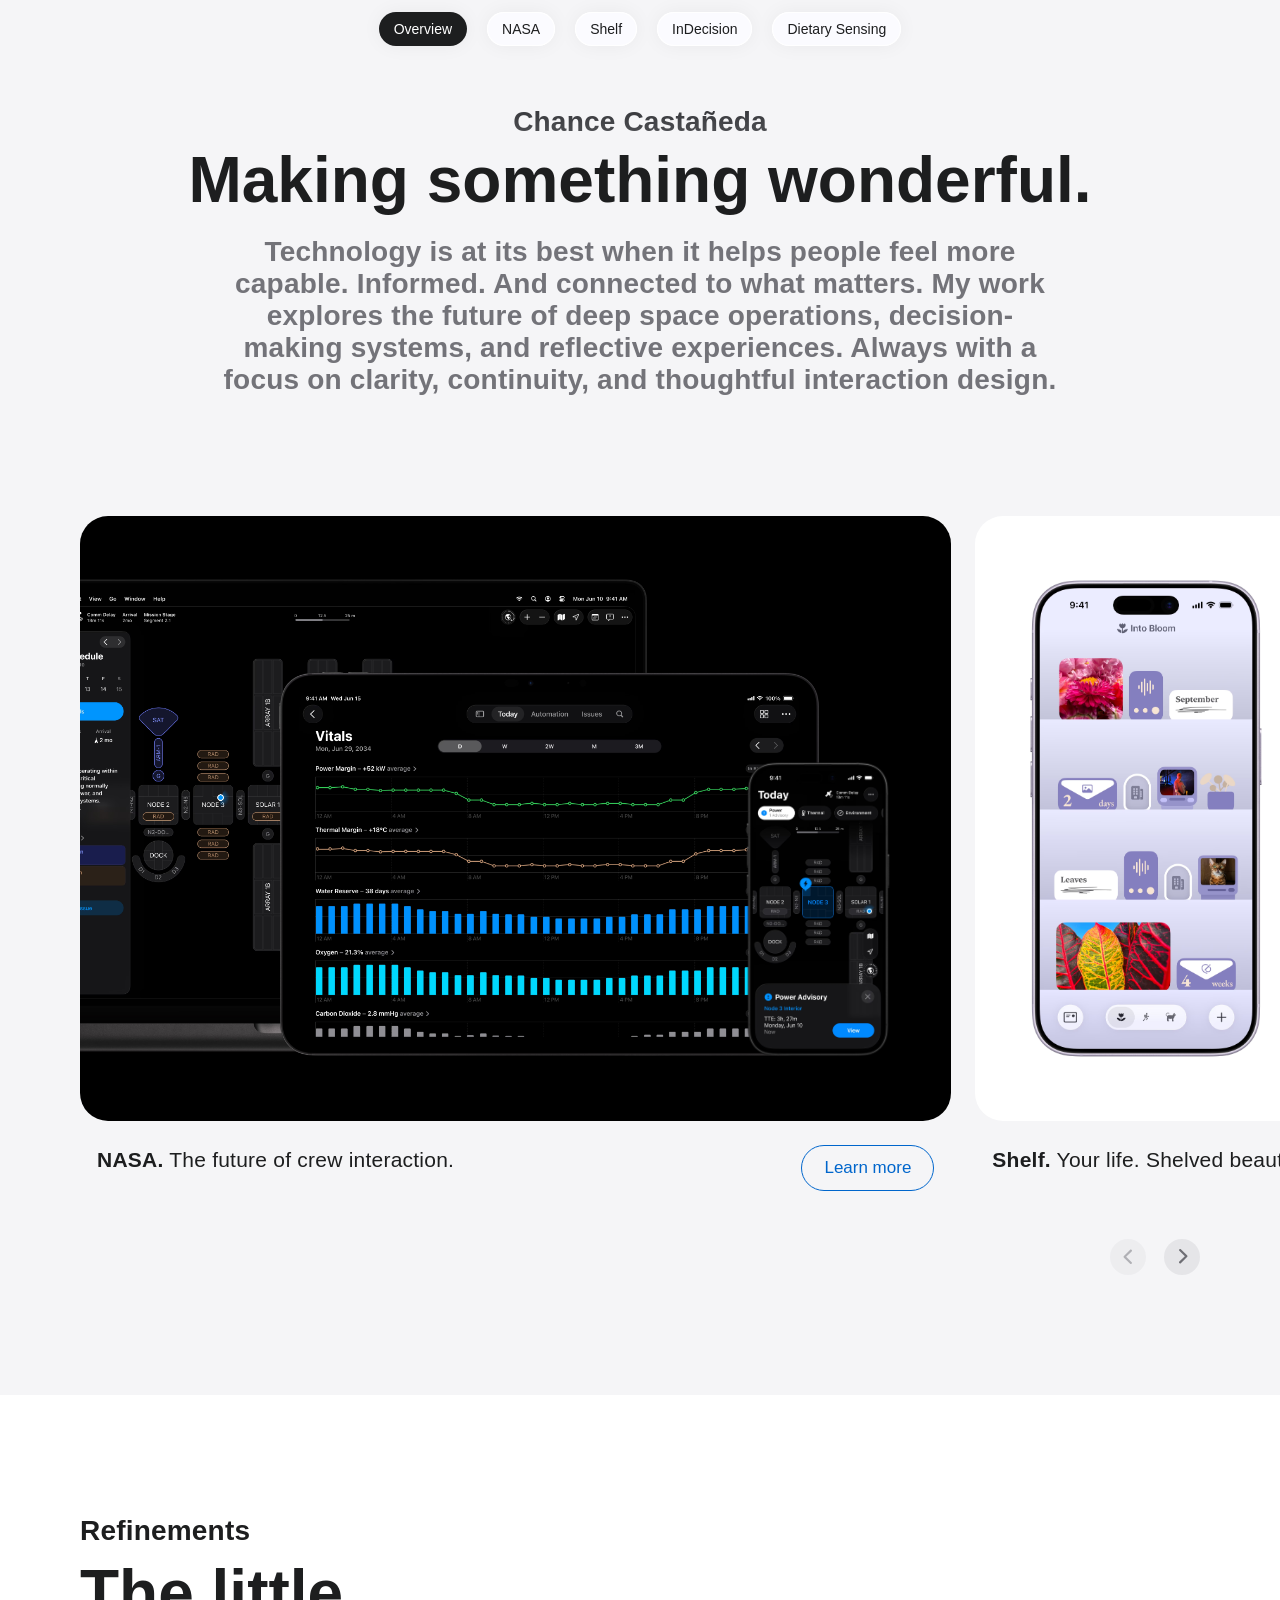
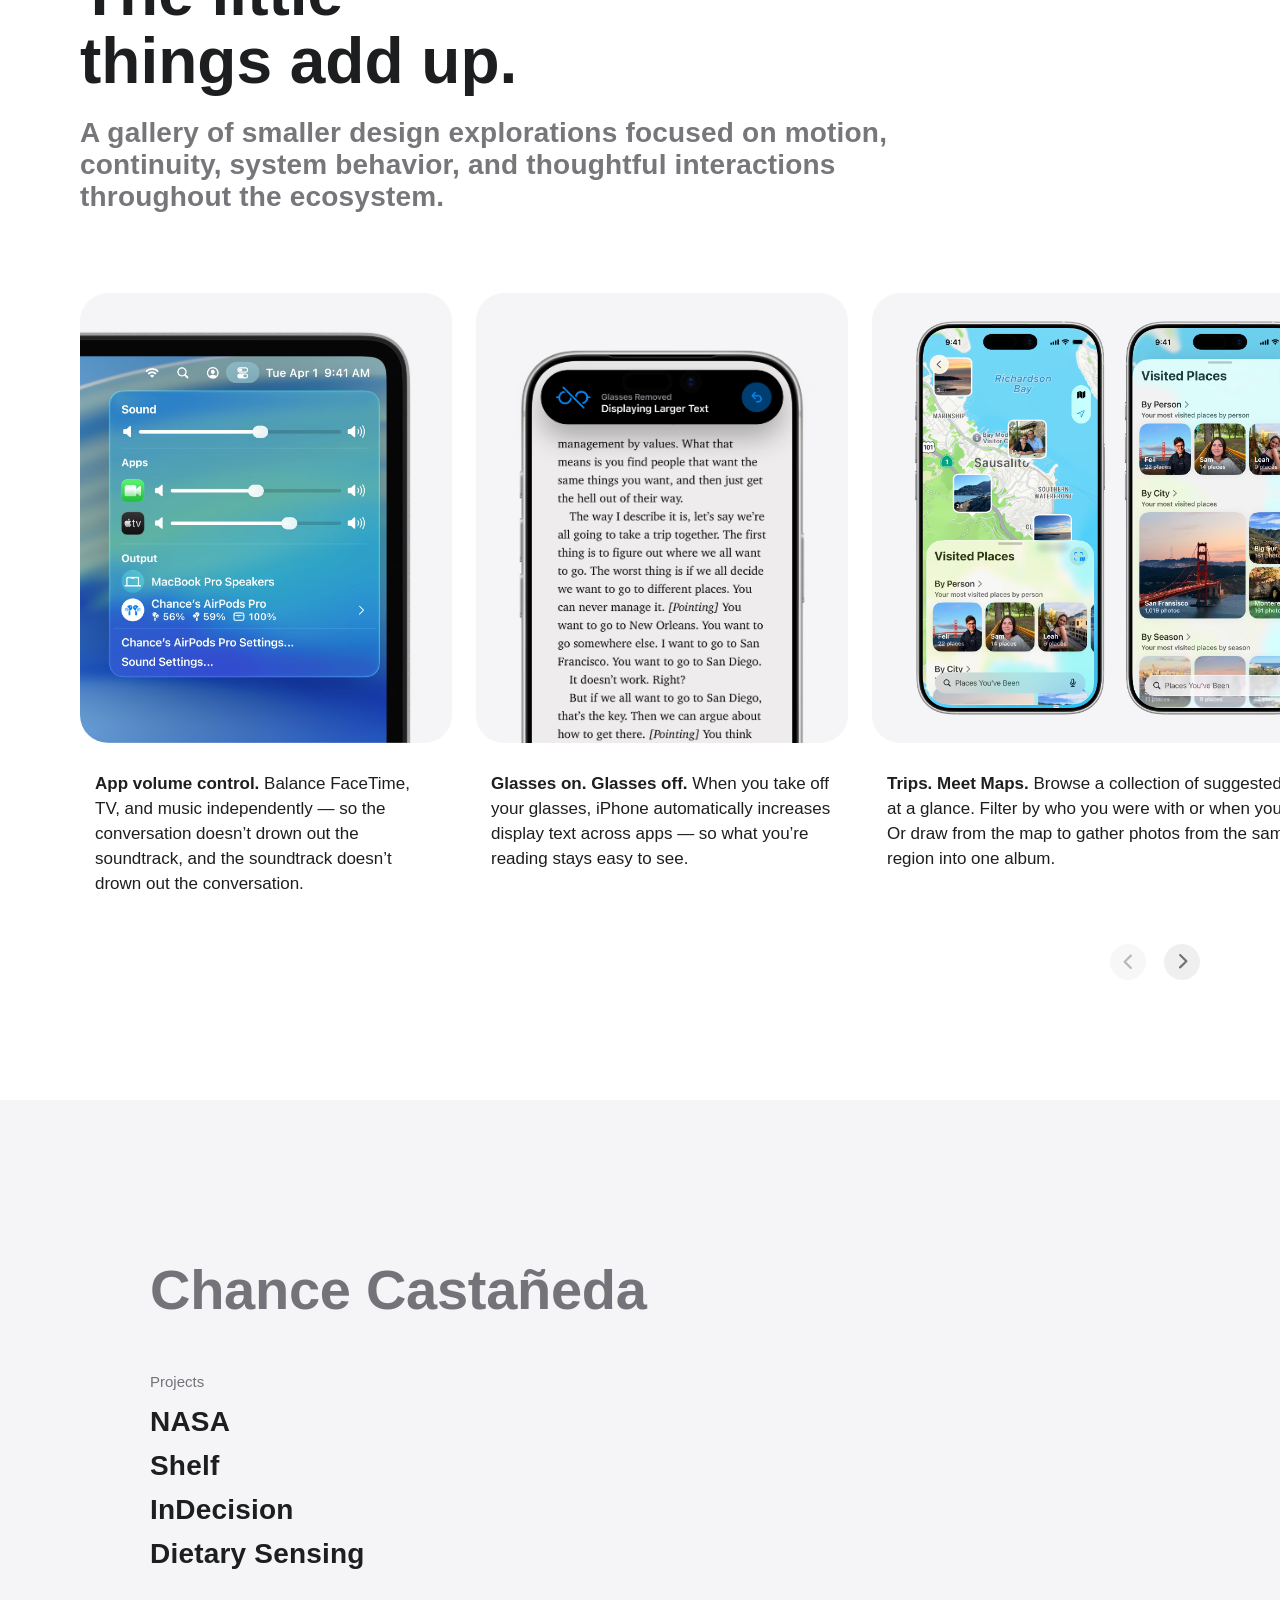
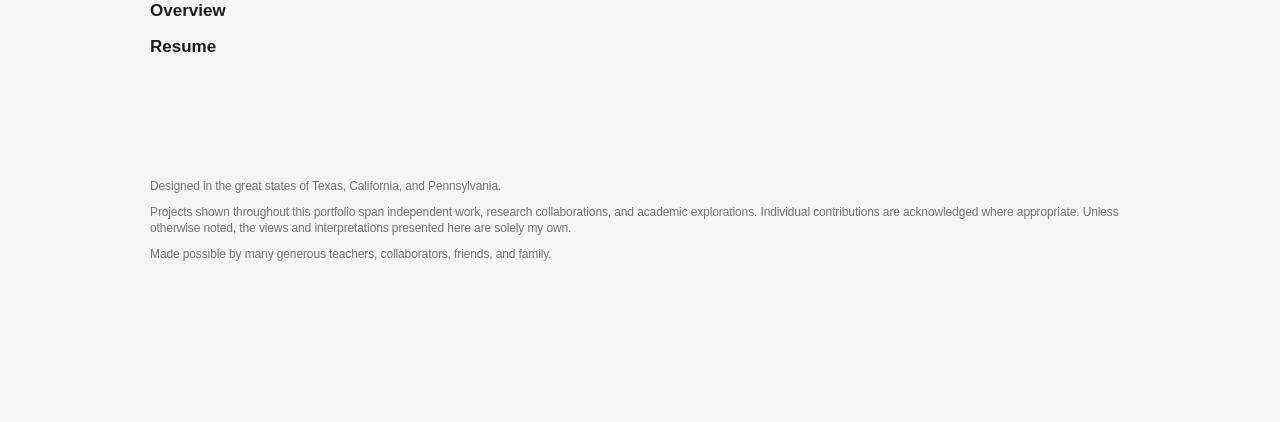
==== commit 3e72b6cb: "copy edits" ====
--- a/index.html
+++ b/index.html
@@ -22,7 +22,7 @@
       <div class="view text-view text-center">
         <h3 class="eyebrow eyebrow-overview">Chance Castañeda</h3>
         <h1 class="headline">Making something wonderful.</h1>
-        <p class="body-copy">Technology is at its best when it helps people feel more capable. More informed. More connected to what matters. My work explores the future of deep space operations, decision-making systems, and reflective experiences. Always with a focus on clarity, continuity, and thoughtful interaction design.</p>
+        <p class="body-copy">Technology is at its best when it helps people feel more capable. Informed. And connected to what matters. My work explores the future of deep space operations, decision-making systems, and reflective experiences. Always with a focus on clarity, continuity, and thoughtful interaction design.</p>
       </div>
 
       <div class="gallery overview-gallery" id="overview-gallery" aria-label="Featured work gallery">
@@ -126,7 +126,7 @@
             </li>
             <li class="gallery-item poster-item poster-item-medium" role="listitem">
               <div class="poster-card refinements-card-side-4" aria-hidden="true"></div>
-              <p class="poster-caption"><span>Stay locked on your goal.</span> Keep the goals you’re working toward — like distance, pace, or calories — front and center.</p>
+              <p class="poster-caption"><span>Stay locked on your goal.</span> Keep the goals you’re working toward, like distance, steps, or calories, front and center while working out.</p>
             </li>
           </ul>
         </div>
--- a/style.css
+++ b/style.css
@@ -720,7 +720,7 @@
   inset: 0;
   background-size: cover;
   background-position: top center;
-  transition: background-image 300ms cubic-bezier(0.4, 0, 0.2, 1);
+  transition: background-image 600ms cubic-bezier(0.4, 0, 0.2, 1);
 }
 
 /* Replay button */
@@ -2286,6 +2286,10 @@
   justify-content: center;
 }
 
+.poster-card picture {
+  display: contents;
+}
+
 .poster-card-img {
   display: block;
   max-width: 80%;
@@ -3313,6 +3317,10 @@
     align-items: flex-start;
   }
 
+  .gallery-caption span {
+    display: block;
+  }
+
   .overview-gallery .gallery-link {
     align-self: flex-end;
   }
@@ -3330,6 +3338,11 @@
     padding-right: var(--gallery-frame-gutter);
   }
 
+  .dietary.first-section .text-view {
+    align-items: center;
+    text-align: center;
+  }
+
   .headline {
     font-size: 40px;
     line-height: 44px;
@@ -3393,19 +3406,26 @@
     flex-direction: column;
     justify-content: flex-start;
     align-items: center;
+    gap: 40px;
   }
 
   .dietary-trio-copy {
     width: 100%;
     flex-shrink: 1;
     min-width: 0;
+    padding-inline: 8%;
   }
 
   .dietary-trio-frame {
     width: 100%;
     max-width: 426px;
-    height: 380px;
+    height: 480px;
     flex-shrink: 0;
+    order: -1;
+  }
+
+  .dietary-trio-img {
+    transform: translate(-50%, -50%) scale(0.7);
   }
 
   .gallery {
@@ -3463,6 +3483,53 @@
 
   .first-section {
     padding-top: 0;
+  }
+
+  .dietary.first-section {
+    padding-bottom: 96px;
+  }
+
+  .dietary-hero-image + .dietary-hero-image {
+    margin-left: -250px;
+  }
+
+  .dietary-design-section {
+    padding-bottom: 0;
+  }
+
+  .dietary-trio-section {
+    gap: 120px;
+  }
+
+
+  .dietary-hero-stack {
+    height: min(410px, calc(100vh - 48px));
+  }
+
+  .dietary-design-img {
+    left: -188px;
+  }
+
+  .dietary-design-frame {
+    transform: scale(calc(var(--gallery-frame-width) / 840px));
+    margin-inline: calc((var(--gallery-frame-width) - 840px) / 2);
+    margin-bottom: calc(834px * (var(--gallery-frame-width) / 840px) - 834px);
+  }
+
+  .dietary-duo-frame {
+    transform: scale(calc(var(--gallery-frame-width) / 724px));
+    transform-origin: top center;
+    margin-inline: calc((var(--gallery-frame-width) - 724px) / 2);
+    margin-bottom: calc(712px * (var(--gallery-frame-width) / 724px) - 712px);
+  }
+
+  @supports (animation-timeline: view()) {
+    [data-duo-anim="1"] .dietary-duo-img-front {
+      animation-range: entry 0% cover 28%;
+    }
+    [data-duo-anim="1"] .dietary-duo-img-back {
+      animation-range: entry 10% cover 38%;
+    }
   }
 
   .footer-section {
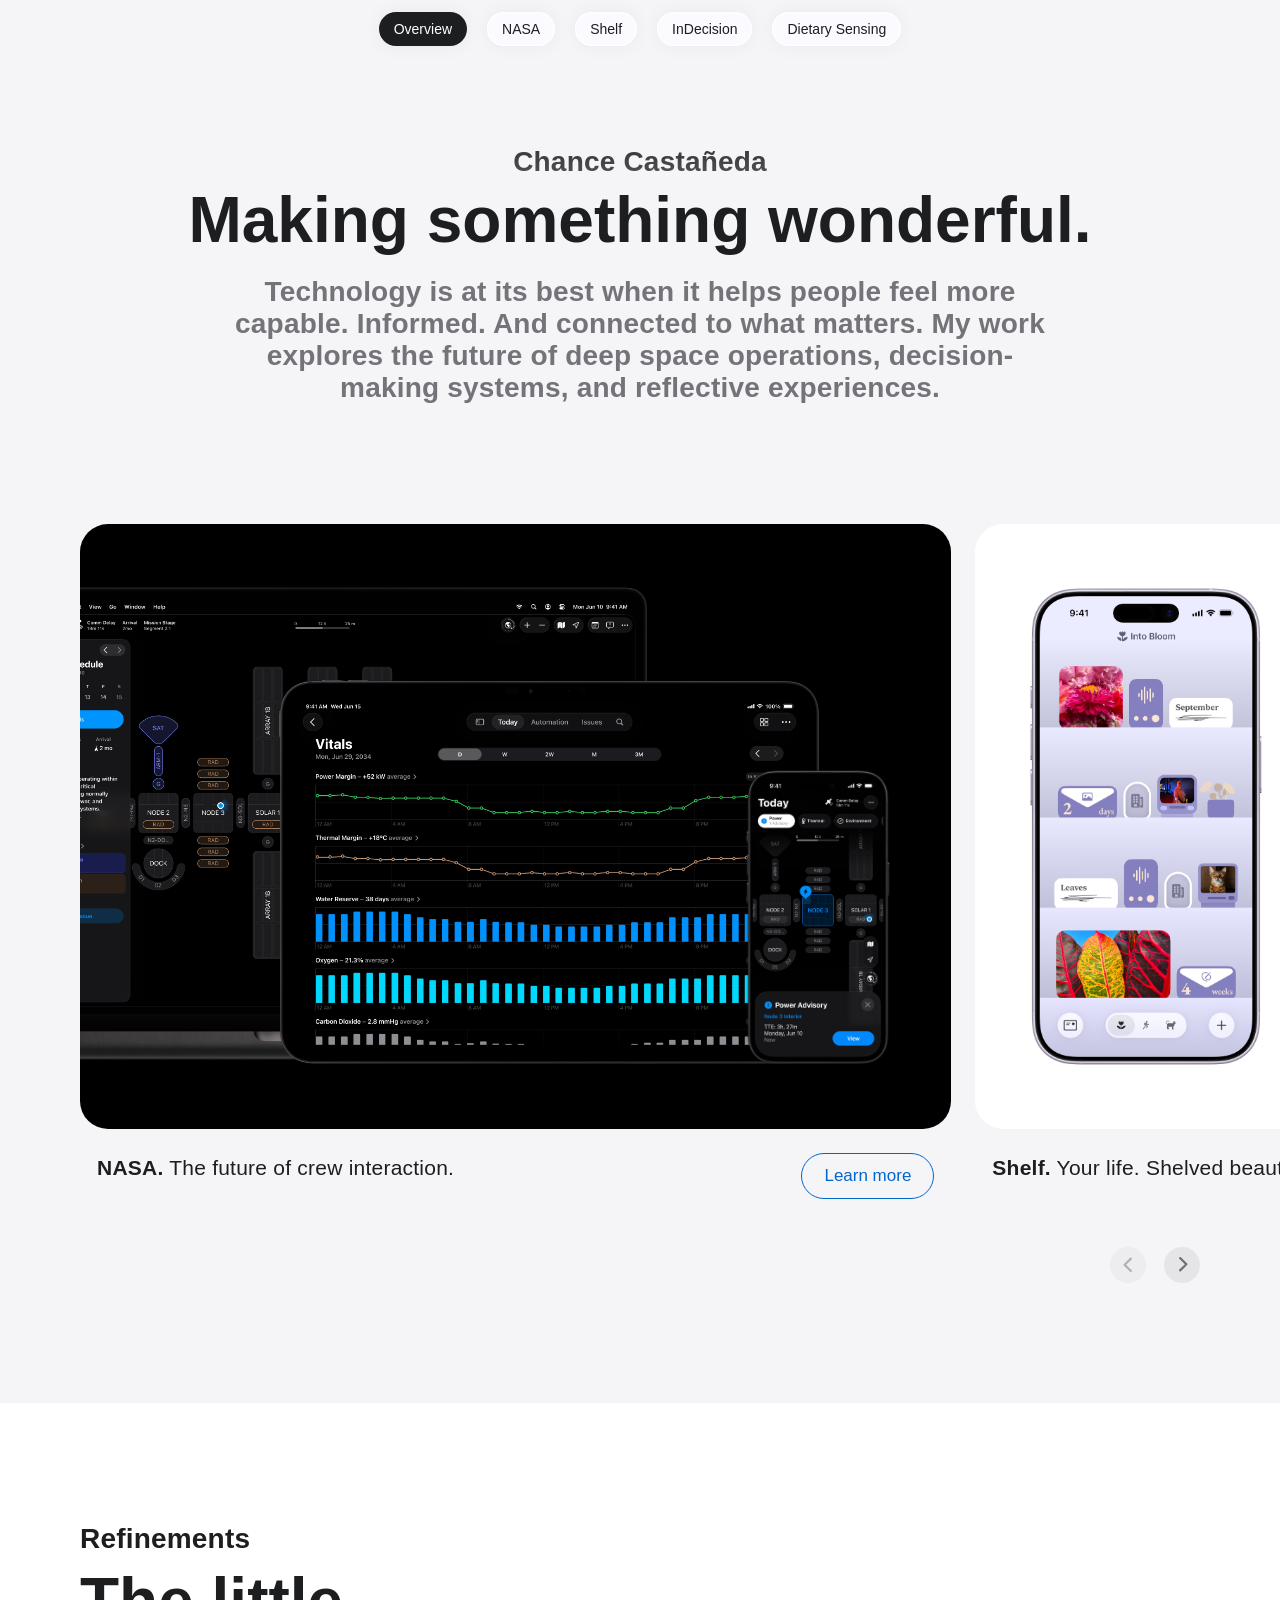
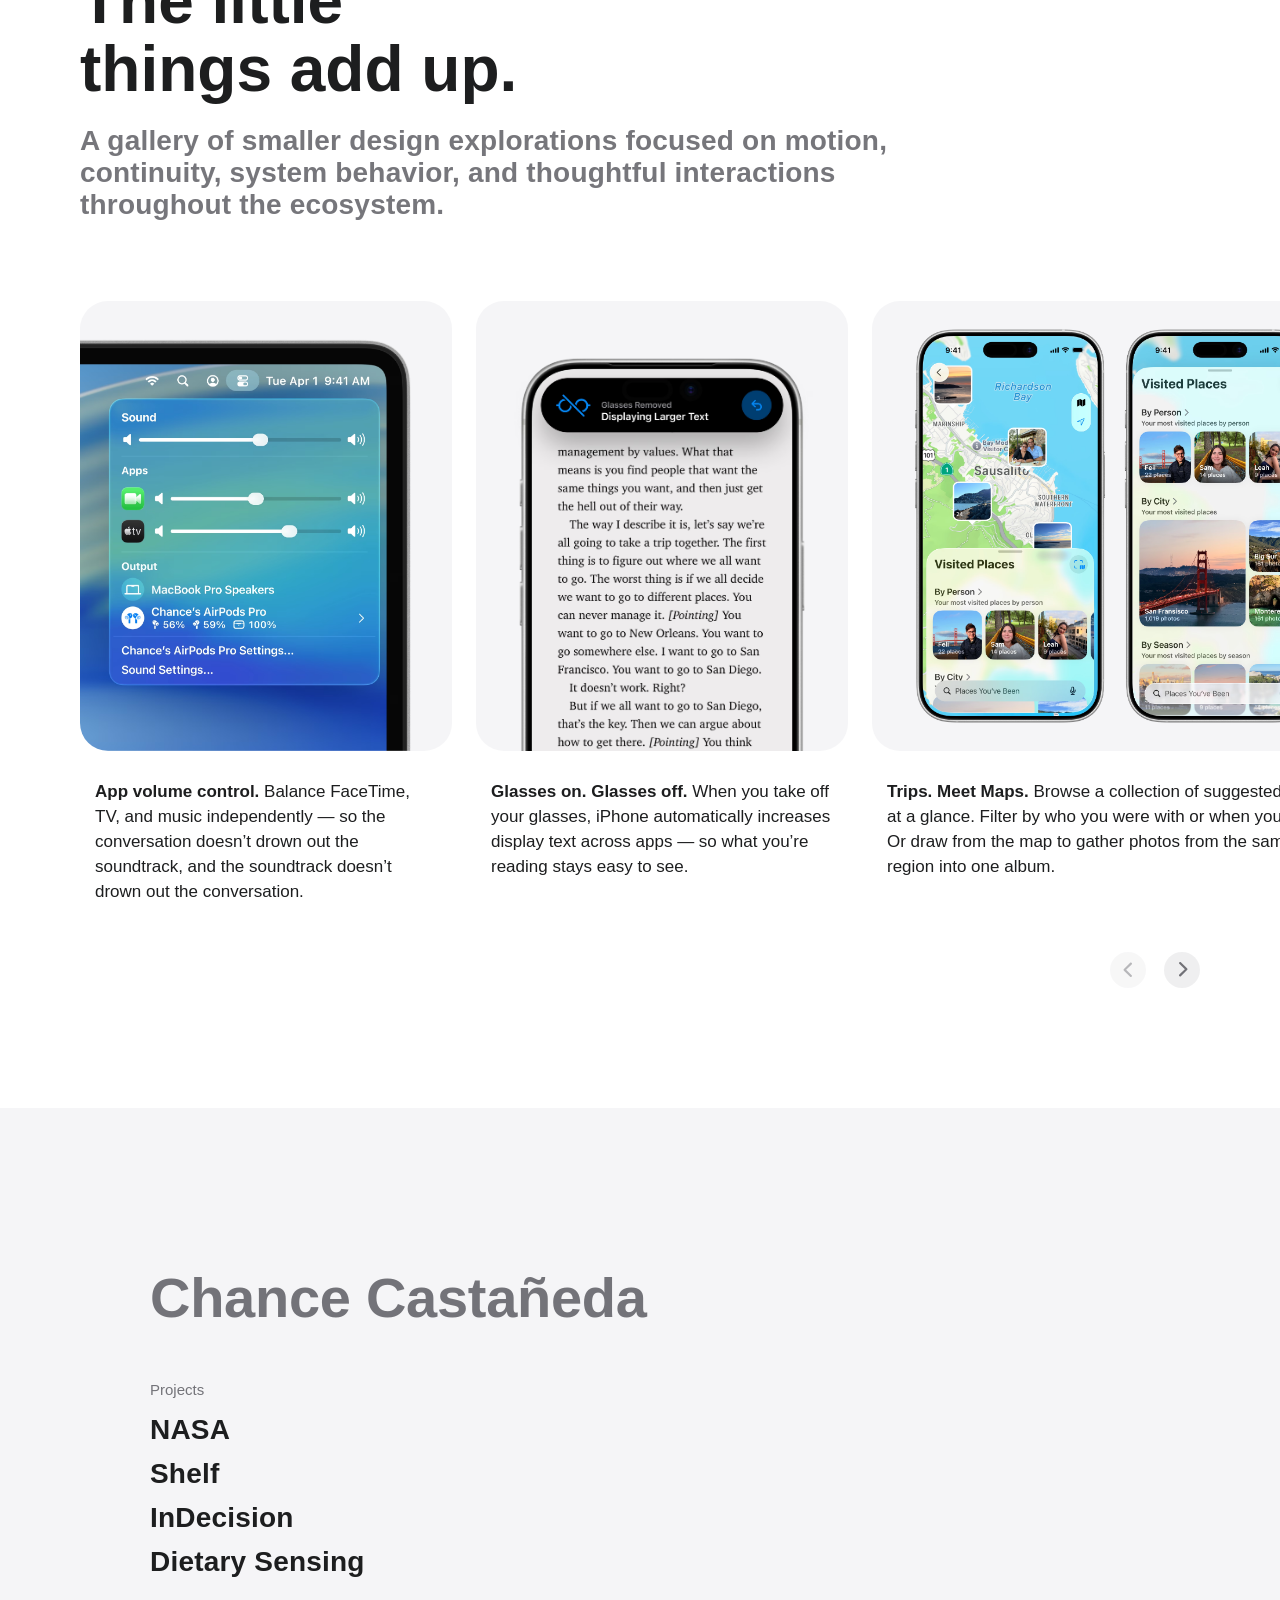
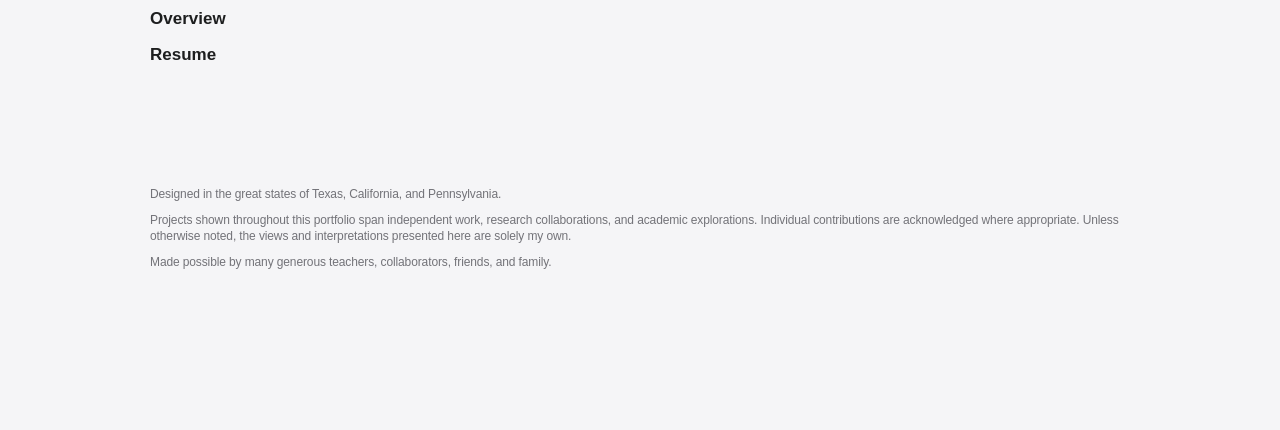
==== commit cfae6c06: "cut words" ====
--- a/index.html
+++ b/index.html
@@ -22,7 +22,7 @@
       <div class="view text-view text-center">
         <h3 class="eyebrow eyebrow-overview">Chance Castañeda</h3>
         <h1 class="headline">Making something wonderful.</h1>
-        <p class="body-copy">Technology is at its best when it helps people feel more capable. Informed. And connected to what matters. My work explores the future of deep space operations, decision-making systems, and reflective experiences. Always with a focus on clarity, continuity, and thoughtful interaction design.</p>
+        <p class="body-copy">Technology is at its best when it helps people feel more capable. Informed. And connected to what matters. My work explores the future of deep space operations, decision-making systems, and reflective experiences.</p>
       </div>
 
       <div class="gallery overview-gallery" id="overview-gallery" aria-label="Featured work gallery">
--- a/style.css
+++ b/style.css
@@ -1115,7 +1115,9 @@
 .indecision-new-headline,
 .indecision-oc-headline,
 .indecision-bp-headline,
-.indecision-new-body {
+.indecision-canvas-headline,
+.indecision-new-body,
+.indecision-canvas-body {
   width: 100%;
   max-width: 840px;
 }
@@ -1179,6 +1181,100 @@
 }
 
 
+/* ── InDecision — Canvas ─────────────────────────────────── */
+
+.indecision-canvas-section {
+  gap: 64px;
+  background: var(--background-primary);
+}
+
+.indecision-canvas-image-view {
+  position: relative;
+  width: 1175px;
+  height: 602px;
+  flex-shrink: 0;
+}
+
+.indecision-canvas-img {
+  position: absolute;
+  max-width: none;
+}
+
+.indecision-canvas-img-1 {
+  left: -29.5px;
+  top: 27px;
+  width: 904px;
+  height: 595px;
+  z-index: 2;
+}
+
+.indecision-canvas-img-2 {
+  left: 637.5px;
+  top: -4px;
+  width: 466px;
+  height: 608px;
+  z-index: 1;
+}
+
+.indecision-canvas-img-d2 {
+  left: 1005.5px;
+  top: 253px;
+  width: 171px;
+  height: 350px;
+  z-index: 3;
+}
+
+
+/* ── Canvas scroll-driven keyframes ─────────────────────── */
+
+@keyframes canvas-from-left {
+  from { opacity: 0; transform: translateX(-56px); }
+  to   { opacity: 1; transform: translateX(0); }
+}
+
+@keyframes canvas-from-right {
+  from { opacity: 0; transform: translateX(56px); }
+  to   { opacity: 1; transform: translateX(0); }
+}
+
+@supports (animation-timeline: view()) {
+
+  .indecision-canvas-image-view {
+    view-timeline: --canvas-frame block;
+  }
+
+  .indecision-canvas-img-1 {
+    animation: canvas-from-left linear both;
+    animation-timeline: --canvas-frame;
+    animation-range: entry 0% cover 35%;
+  }
+
+  .indecision-canvas-img-2 {
+    animation: canvas-from-right linear both;
+    animation-timeline: --canvas-frame;
+    animation-range: entry 5% cover 40%;
+  }
+
+  .indecision-canvas-img-d2 {
+    animation: canvas-from-right linear both;
+    animation-timeline: --canvas-frame;
+    animation-range: entry 10% cover 45%;
+  }
+
+}
+
+@media (prefers-reduced-motion: reduce) {
+  .indecision-canvas-img {
+    animation: none;
+    opacity: 1;
+  }
+}
+
+.indecision-canvas-body span {
+  color: var(--label-primary);
+}
+
+
 /* ── InDecision — Options & Criteria ─────────────────────── */
 
 .indecision-oc-section {
@@ -1213,6 +1309,11 @@
   max-width: 580px;
 }
 
+.indecision-oc-section .viewer-caption span,
+.indecision-bp-section .viewer-caption span {
+  color: var(--label-primary);
+}
+
 .indecision-oc-section .segmented-track,
 .indecision-bp-section .segmented-track {
   background: #fff;
@@ -1226,7 +1327,7 @@
 
 .indecision-bp-section {
   gap: 64px;
-  background: linear-gradient(to bottom, var(--background-primary), var(--background-secondary) 60%);
+  background: var(--background-secondary);
 }
 
 
@@ -1549,26 +1650,6 @@
   to   { opacity: 1; transform: translateX(0); }
 }
 
-@keyframes duo-rise-back {
-  from { opacity: 0; transform: translateY(60px); }
-  to   { opacity: 1; transform: translateY(0); }
-}
-
-@keyframes duo-rise-front {
-  from { opacity: 0; transform: translateY(60px) scale(0.95); }
-  to   { opacity: 1; transform: translateY(0) scale(1); }
-}
-
-@keyframes duo-scatter-front {
-  from { opacity: 0; transform: scale(0.82) translateX(-50px); }
-  to   { opacity: 1; transform: scale(1) translateX(0); }
-}
-
-@keyframes duo-scatter-back {
-  from { opacity: 0; transform: scale(0.82) translateX(50px); }
-  to   { opacity: 1; transform: scale(1) translateX(0); }
-}
-
 
 @supports (animation-timeline: view()) {
 
@@ -1576,43 +1657,16 @@
     view-timeline: --duo-frame block;
   }
 
-  /* Option 1: Converge — glide toward each other from opposite sides */
-  [data-duo-anim="1"] .dietary-duo-img-front {
+  .dietary-duo-img-front {
     animation: duo-converge-front linear both;
     animation-timeline: --duo-frame;
     animation-range: entry 0% cover 45%;
   }
 
-  [data-duo-anim="1"] .dietary-duo-img-back {
+  .dietary-duo-img-back {
     animation: duo-converge-back linear both;
     animation-timeline: --duo-frame;
     animation-range: entry 10% cover 55%;
-  }
-
-  /* Option 2: Rise Together — float up, foreground blooms in with depth delay */
-  [data-duo-anim="2"] .dietary-duo-img-back {
-    animation: duo-rise-back linear both;
-    animation-timeline: --duo-frame;
-    animation-range: entry 0% cover 45%;
-  }
-
-  [data-duo-anim="2"] .dietary-duo-img-front {
-    animation: duo-rise-front linear both;
-    animation-timeline: --duo-frame;
-    animation-range: entry 15% cover 55%;
-  }
-
-  /* Option 3: Scatter → Land — zoom in from spread positions */
-  [data-duo-anim="3"] .dietary-duo-img-front {
-    animation: duo-scatter-front linear both;
-    animation-timeline: --duo-frame;
-    animation-range: entry 0% cover 45%;
-  }
-
-  [data-duo-anim="3"] .dietary-duo-img-back {
-    animation: duo-scatter-back linear both;
-    animation-timeline: --duo-frame;
-    animation-range: entry 10% cover 50%;
   }
 
 }
@@ -1836,7 +1890,7 @@
 }
 
 .overview .body-copy {
-  max-width: 840px;
+  max-width: 820px;
 }
 
 
@@ -1848,6 +1902,7 @@
 
 .overview .text-view {
   animation: shelfCopyZoomSettle 1400ms cubic-bezier(0.16, 1, 0.3, 1) 220ms both;
+  margin-top: 40px;
 }
 
 .overview-gallery > * {
@@ -2952,6 +3007,13 @@
     margin-bottom: calc(674px * (var(--gallery-frame-width) / 980px) - 674px);
   }
 
+  .indecision-canvas-image-view {
+    transform: scale(calc(var(--gallery-frame-width) / 1175px));
+    transform-origin: top center;
+    margin-inline: calc((var(--gallery-frame-width) - 1175px) / 2);
+    margin-bottom: calc(602px * (var(--gallery-frame-width) / 1175px) - 602px);
+  }
+
   .indecision-oc-imgs {
     transform: scale(calc(var(--gallery-frame-width) / 1080px));
     transform-origin: top center;
@@ -3281,6 +3343,10 @@
     margin-top: 28px;
   }
 
+  .overview .text-view {
+    margin-top: 0px;
+  }
+
   .overview-gallery .gallery-card {
     width: 100%;
     height: 480px;
@@ -3371,7 +3437,6 @@
   .shelf-mail-caption {
     font-size: 15px;
     line-height: 20px;
-    letter-spacing: -0.016em;
   }
 
   .indecision-chip {
@@ -3524,10 +3589,10 @@
   }
 
   @supports (animation-timeline: view()) {
-    [data-duo-anim="1"] .dietary-duo-img-front {
+    .dietary-duo-img-front {
       animation-range: entry 0% cover 28%;
     }
-    [data-duo-anim="1"] .dietary-duo-img-back {
+    .dietary-duo-img-back {
       animation-range: entry 10% cover 38%;
     }
   }
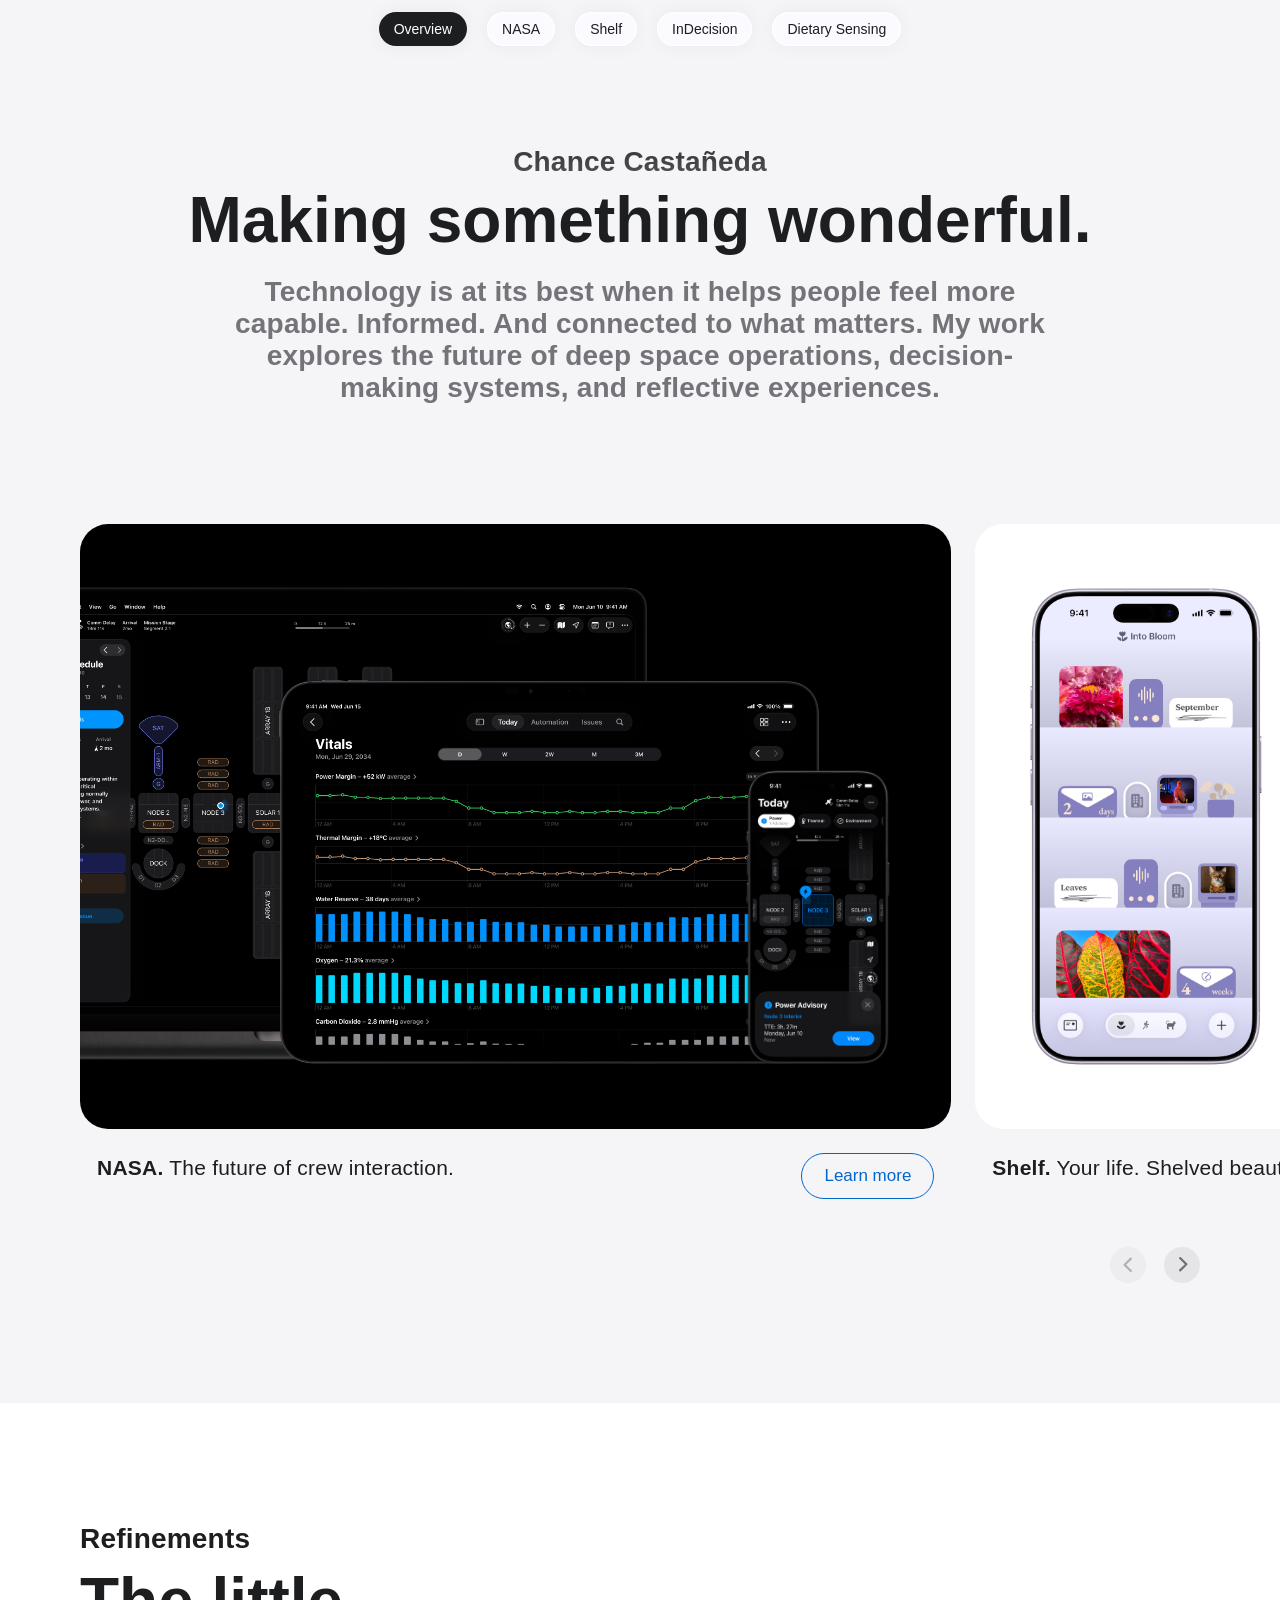
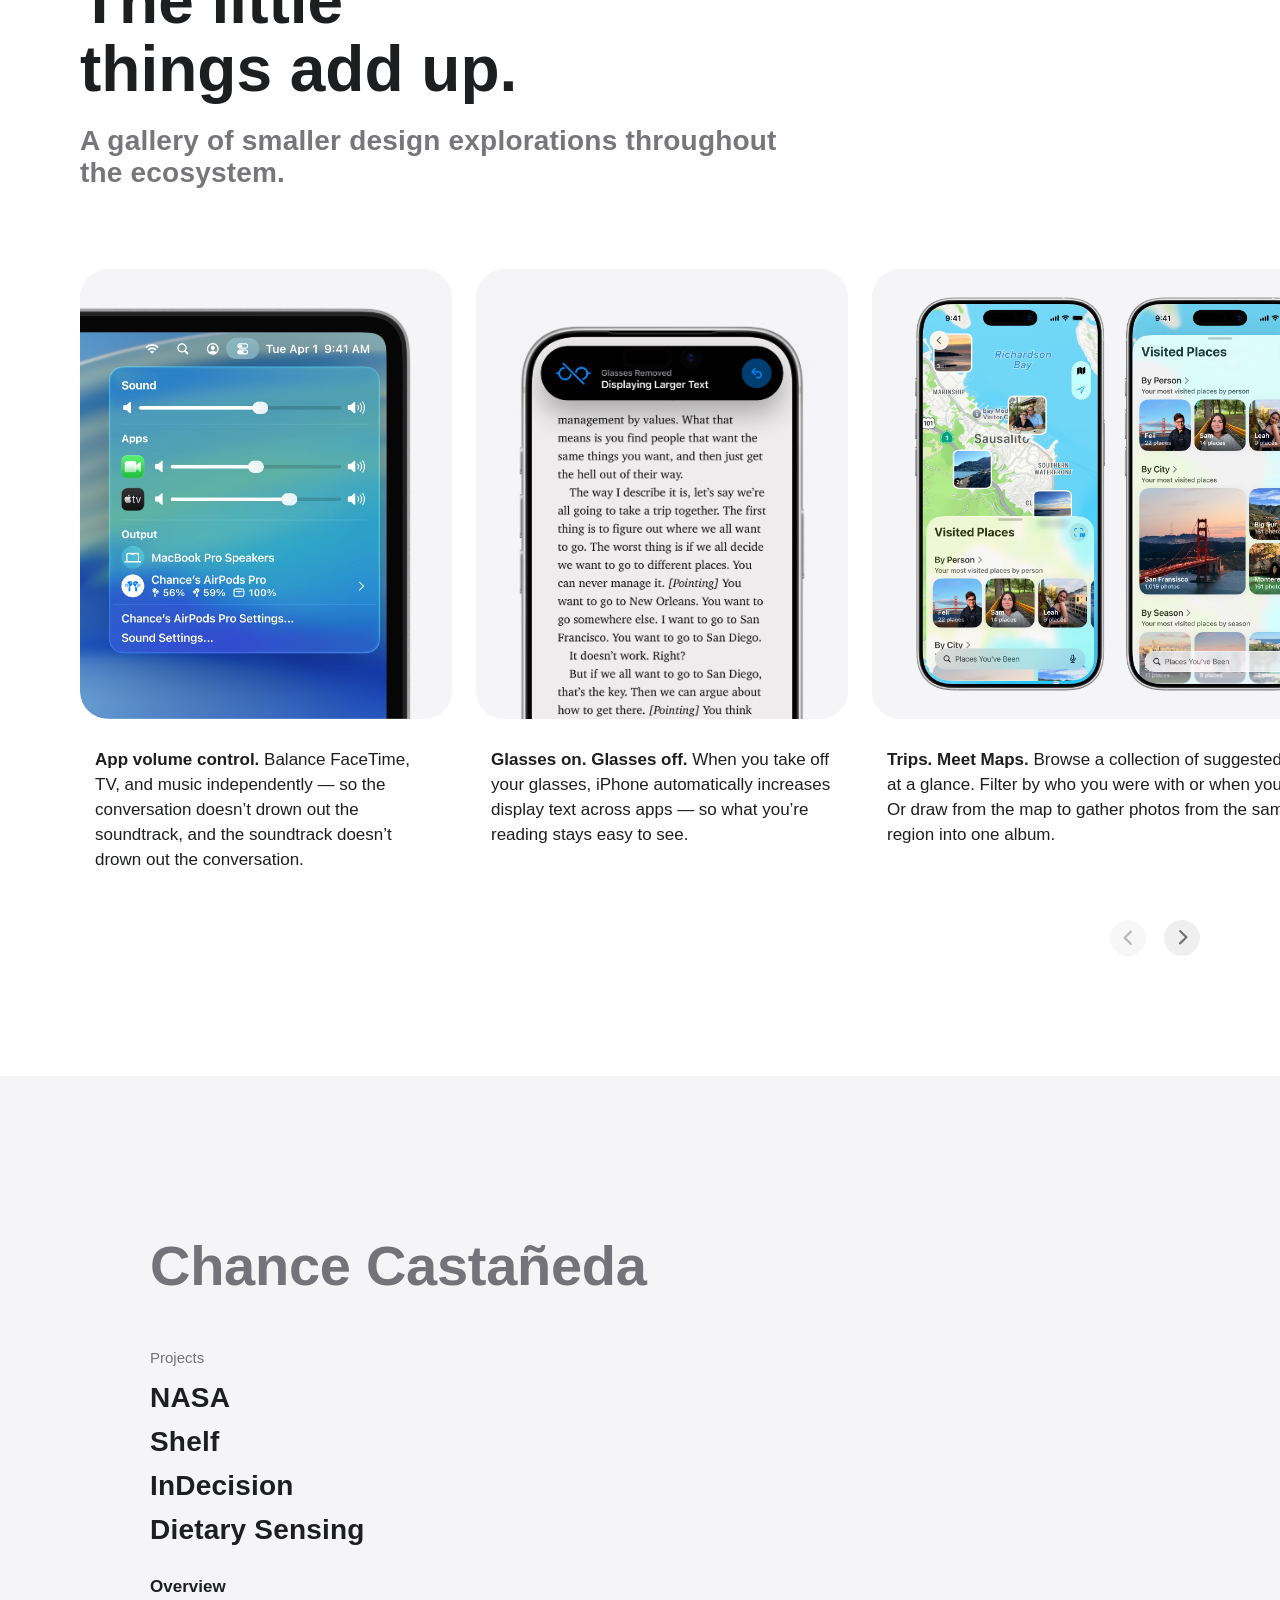
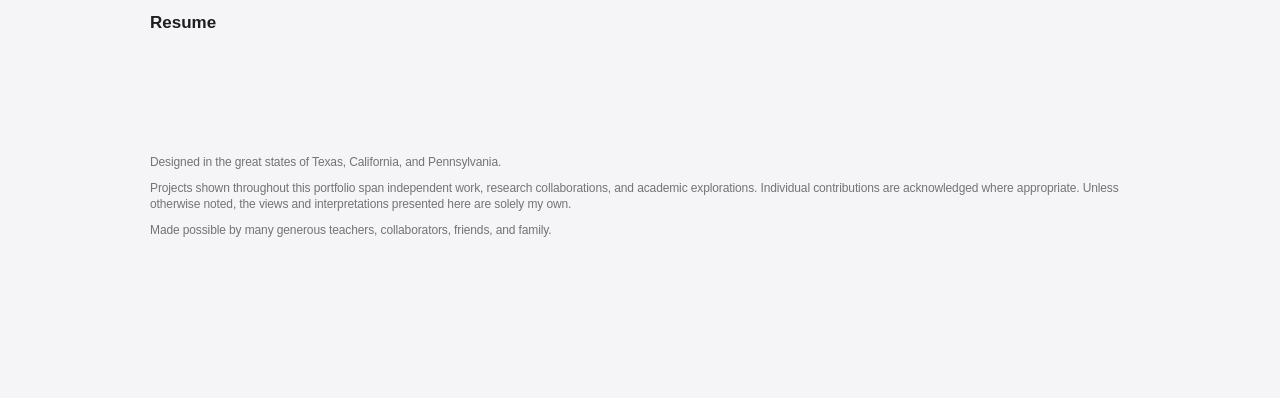
==== commit fdea0be3: "copy edit" ====
--- a/index.html
+++ b/index.html
@@ -102,7 +102,7 @@
       <div class="view text-view refinements-copy">
         <h3 class="eyebrow">Refinements</h3>
         <h2 class="headline">The little things add up.</h2>
-        <p class="body-copy">A gallery of smaller design explorations focused on motion, continuity, system behavior, and thoughtful interactions throughout the ecosystem.</p>
+        <p class="body-copy">A gallery of smaller design explorations throughout the ecosystem.</p>
       </div>
 
       <div class="gallery poster-gallery refinements-gallery" aria-label="Refinements gallery">
